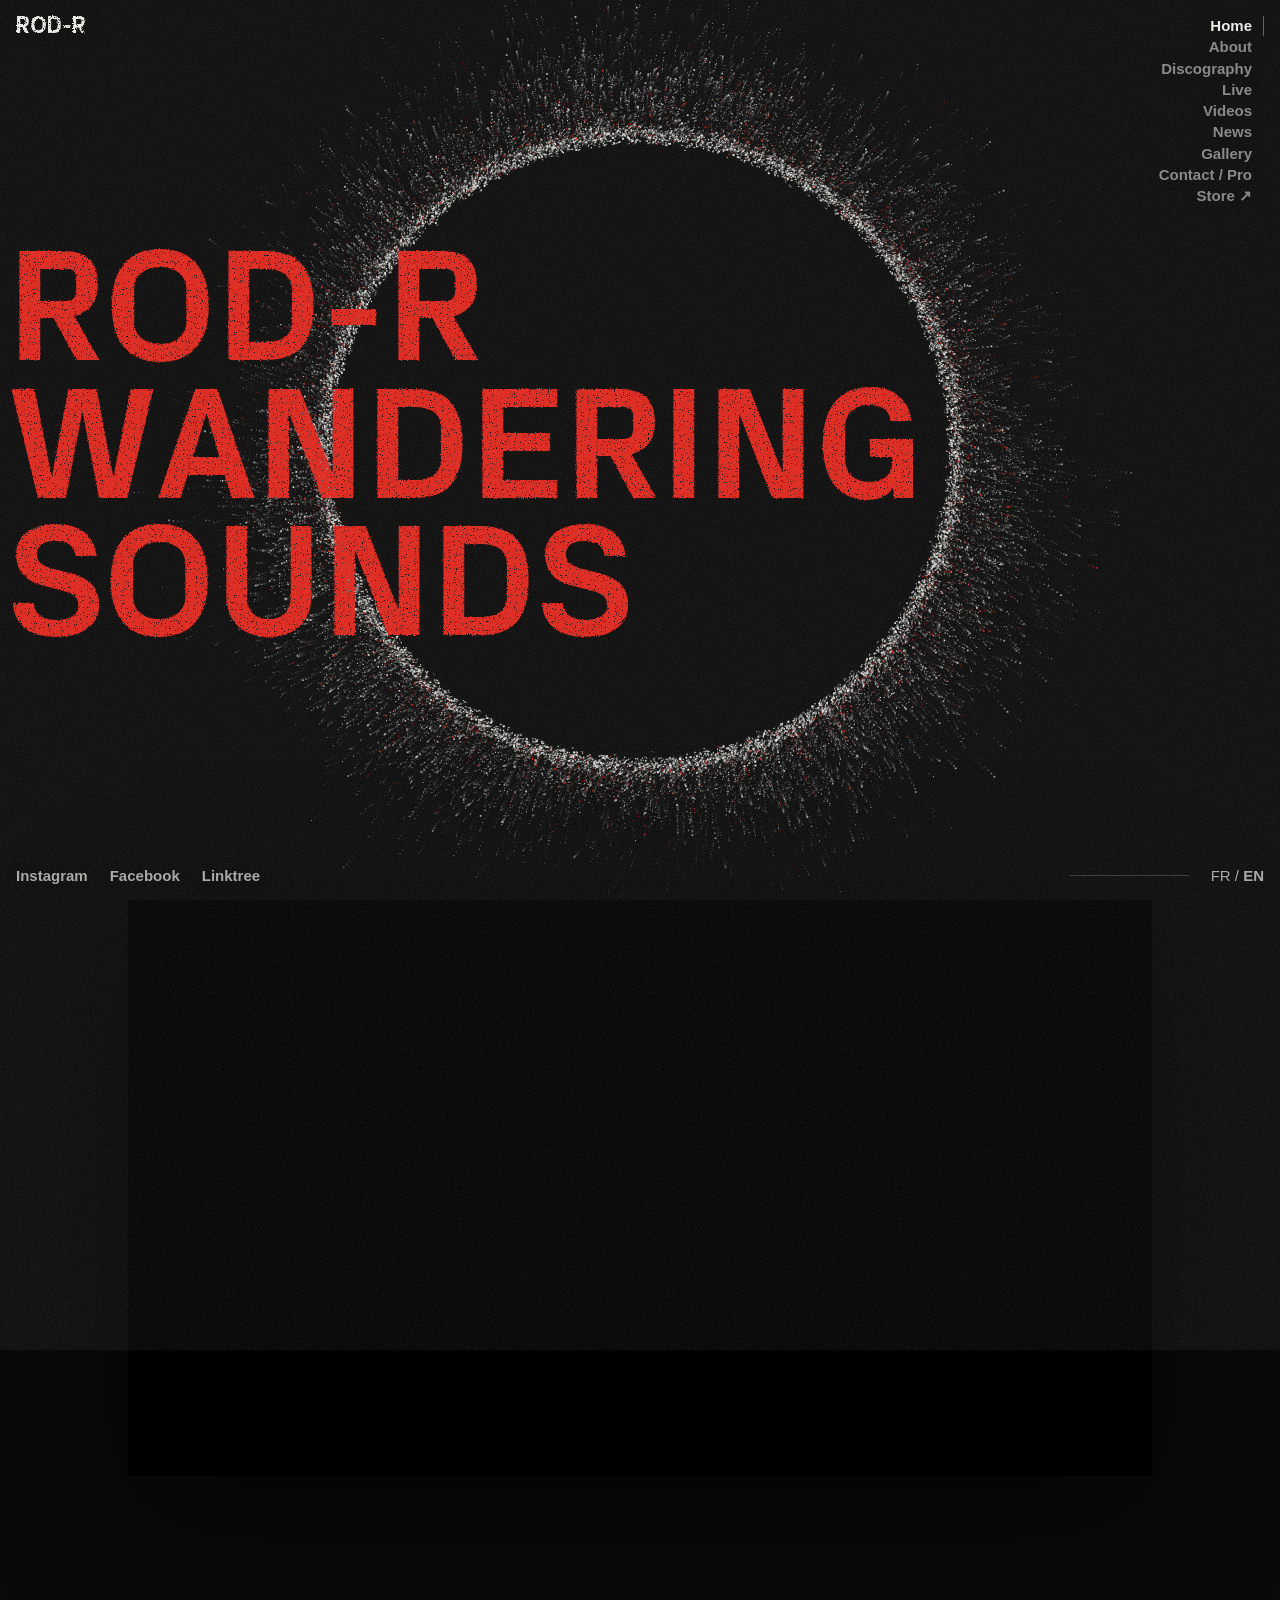
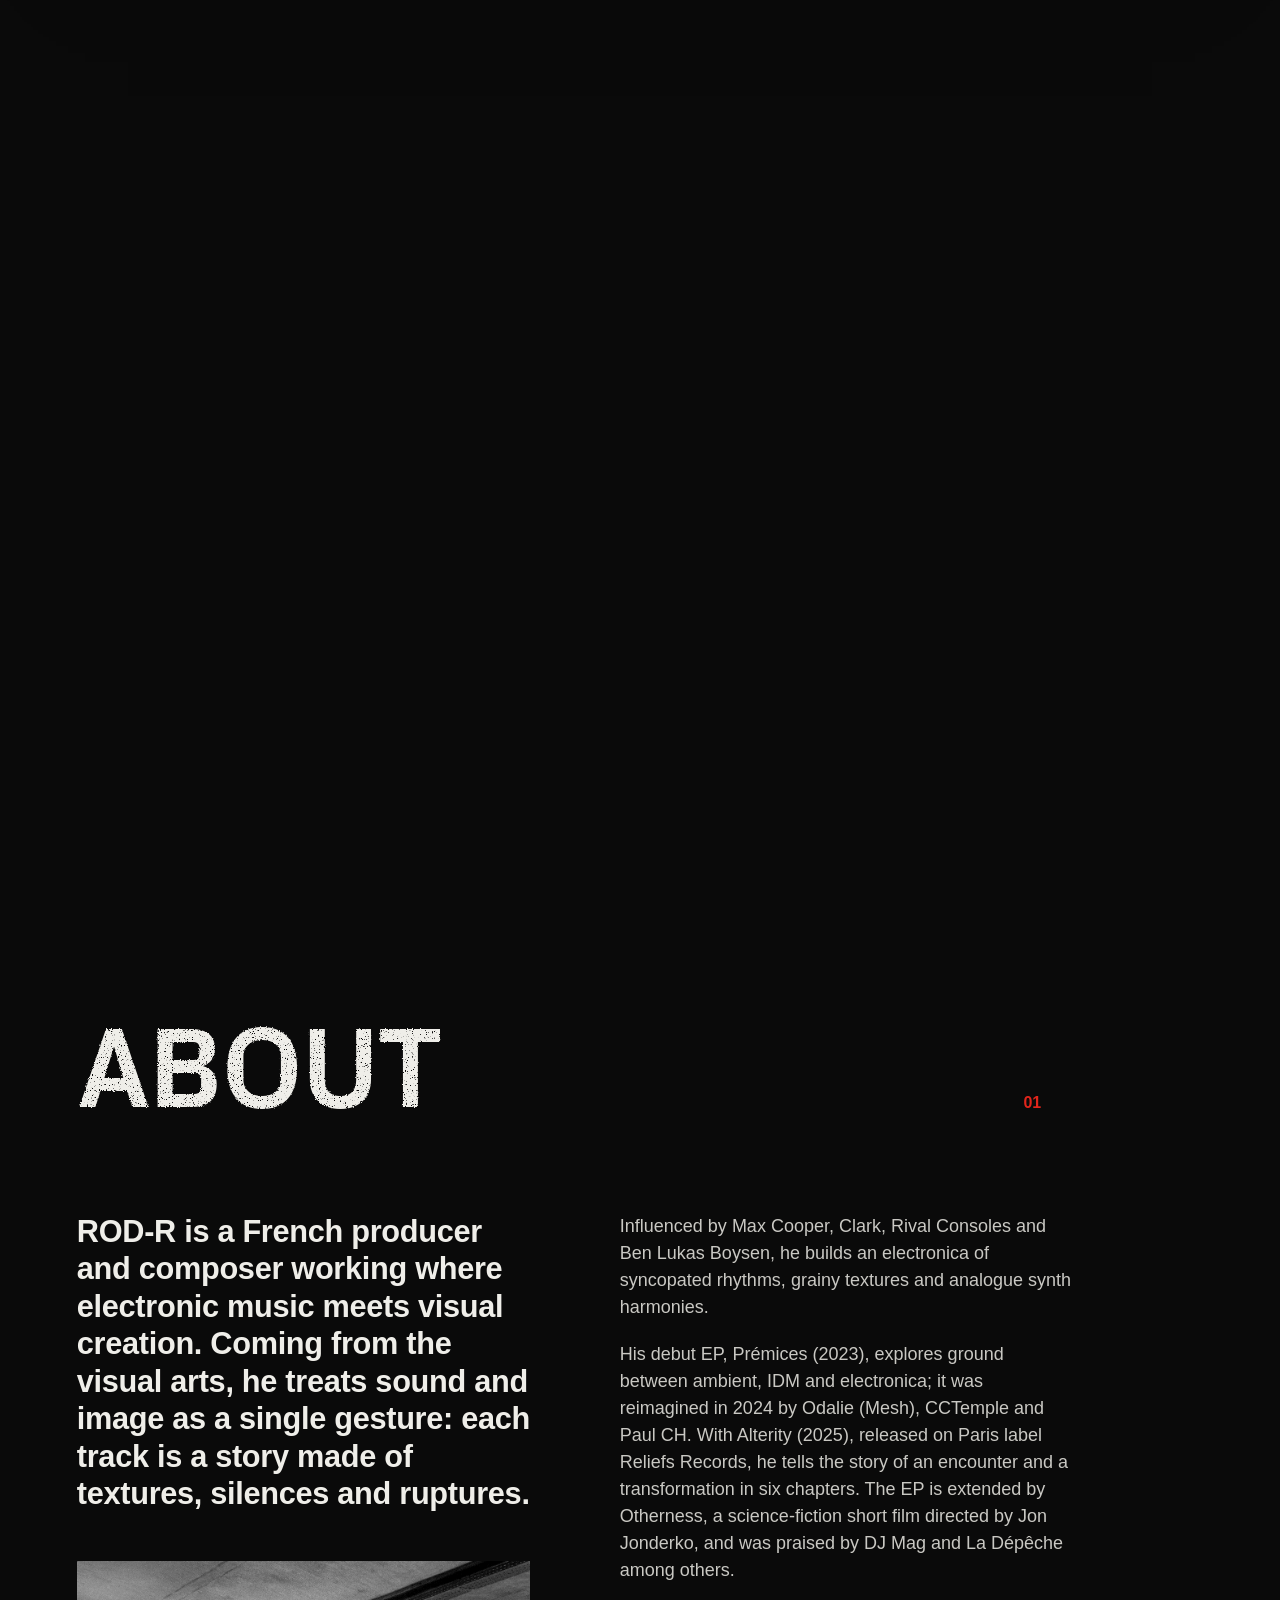
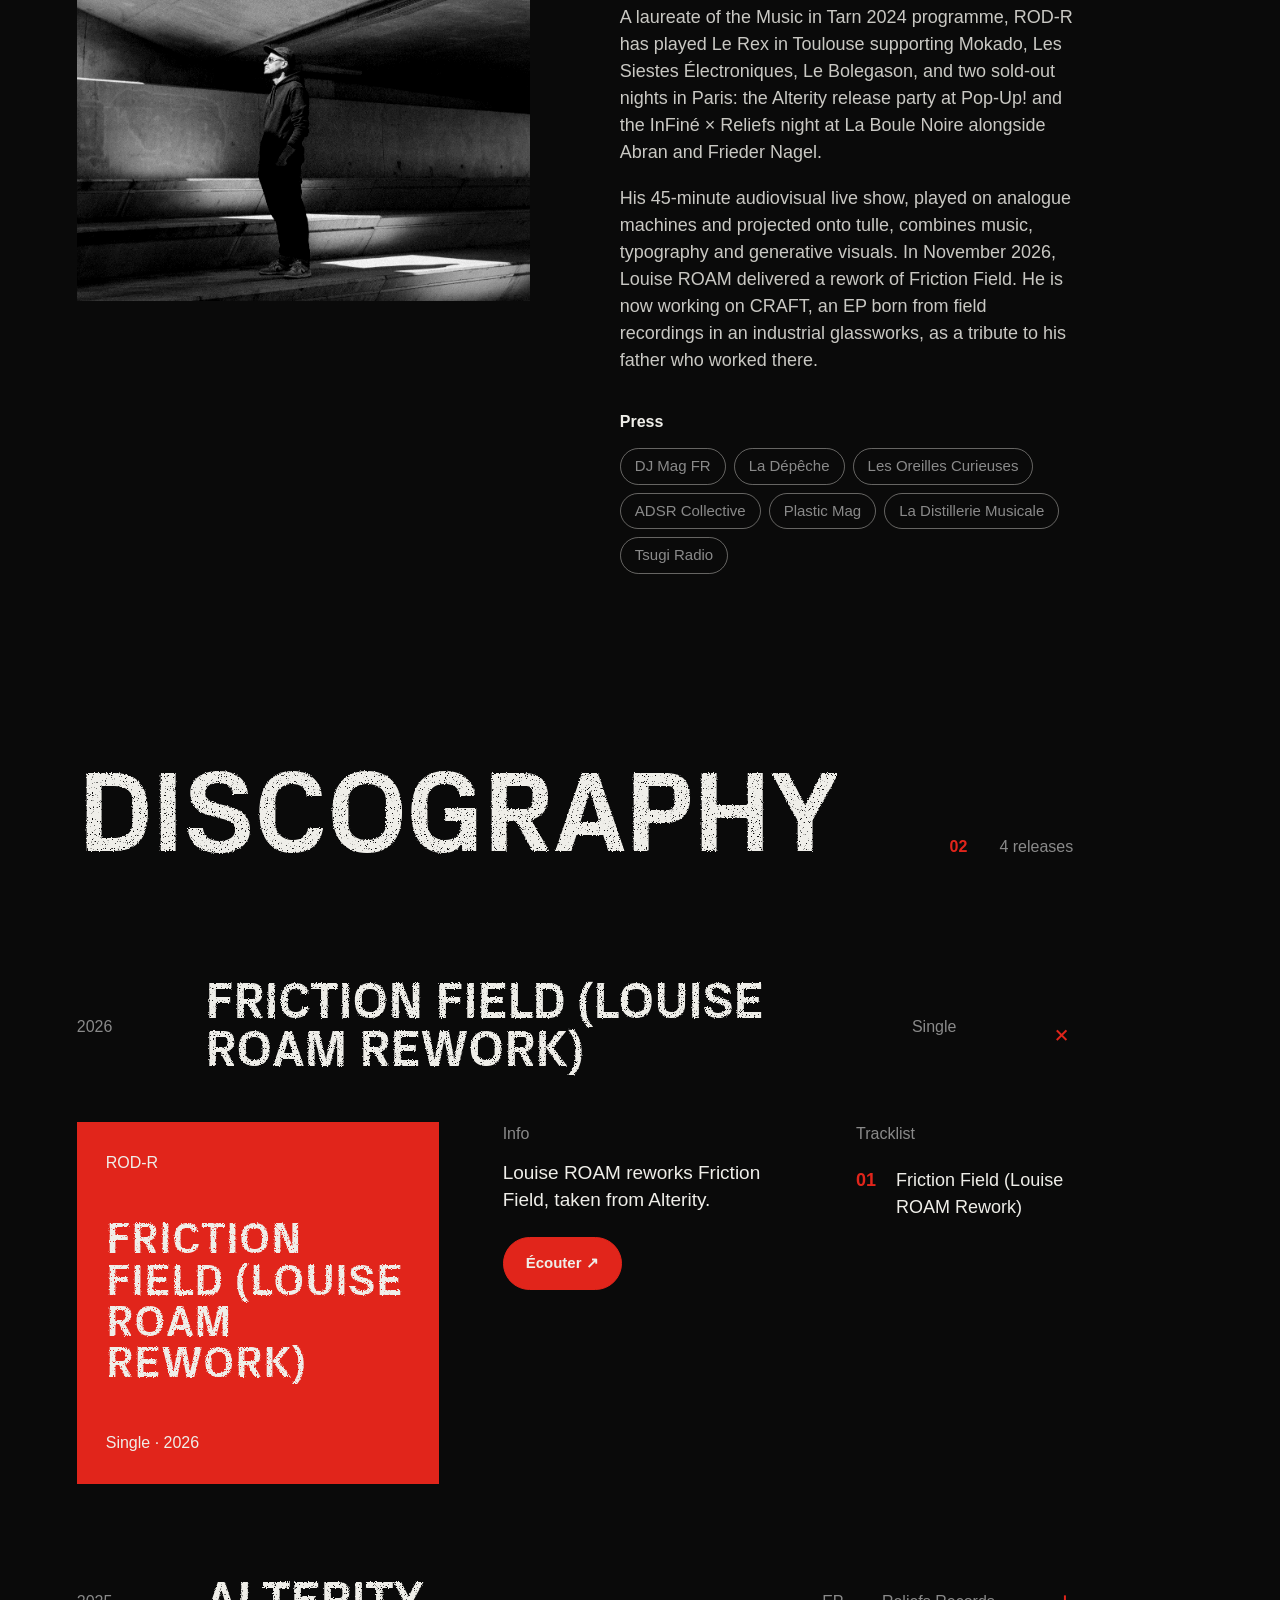
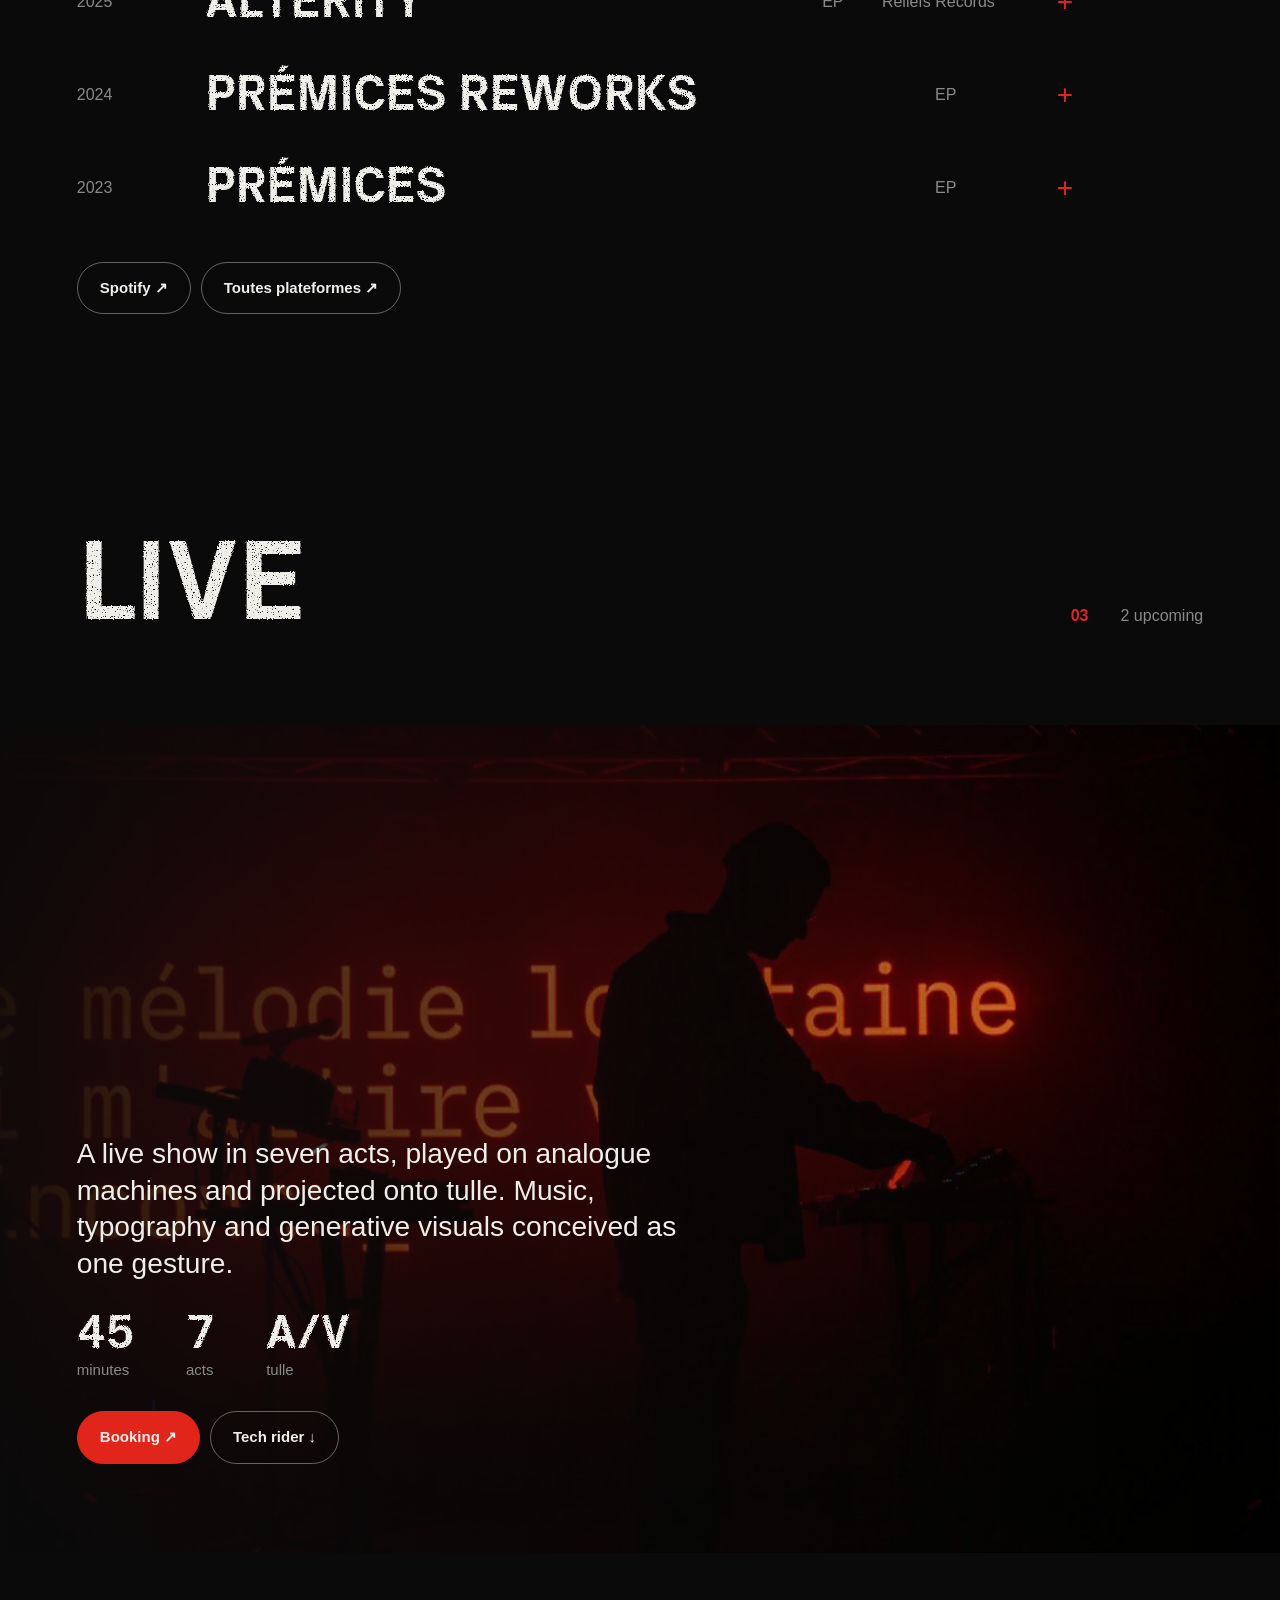
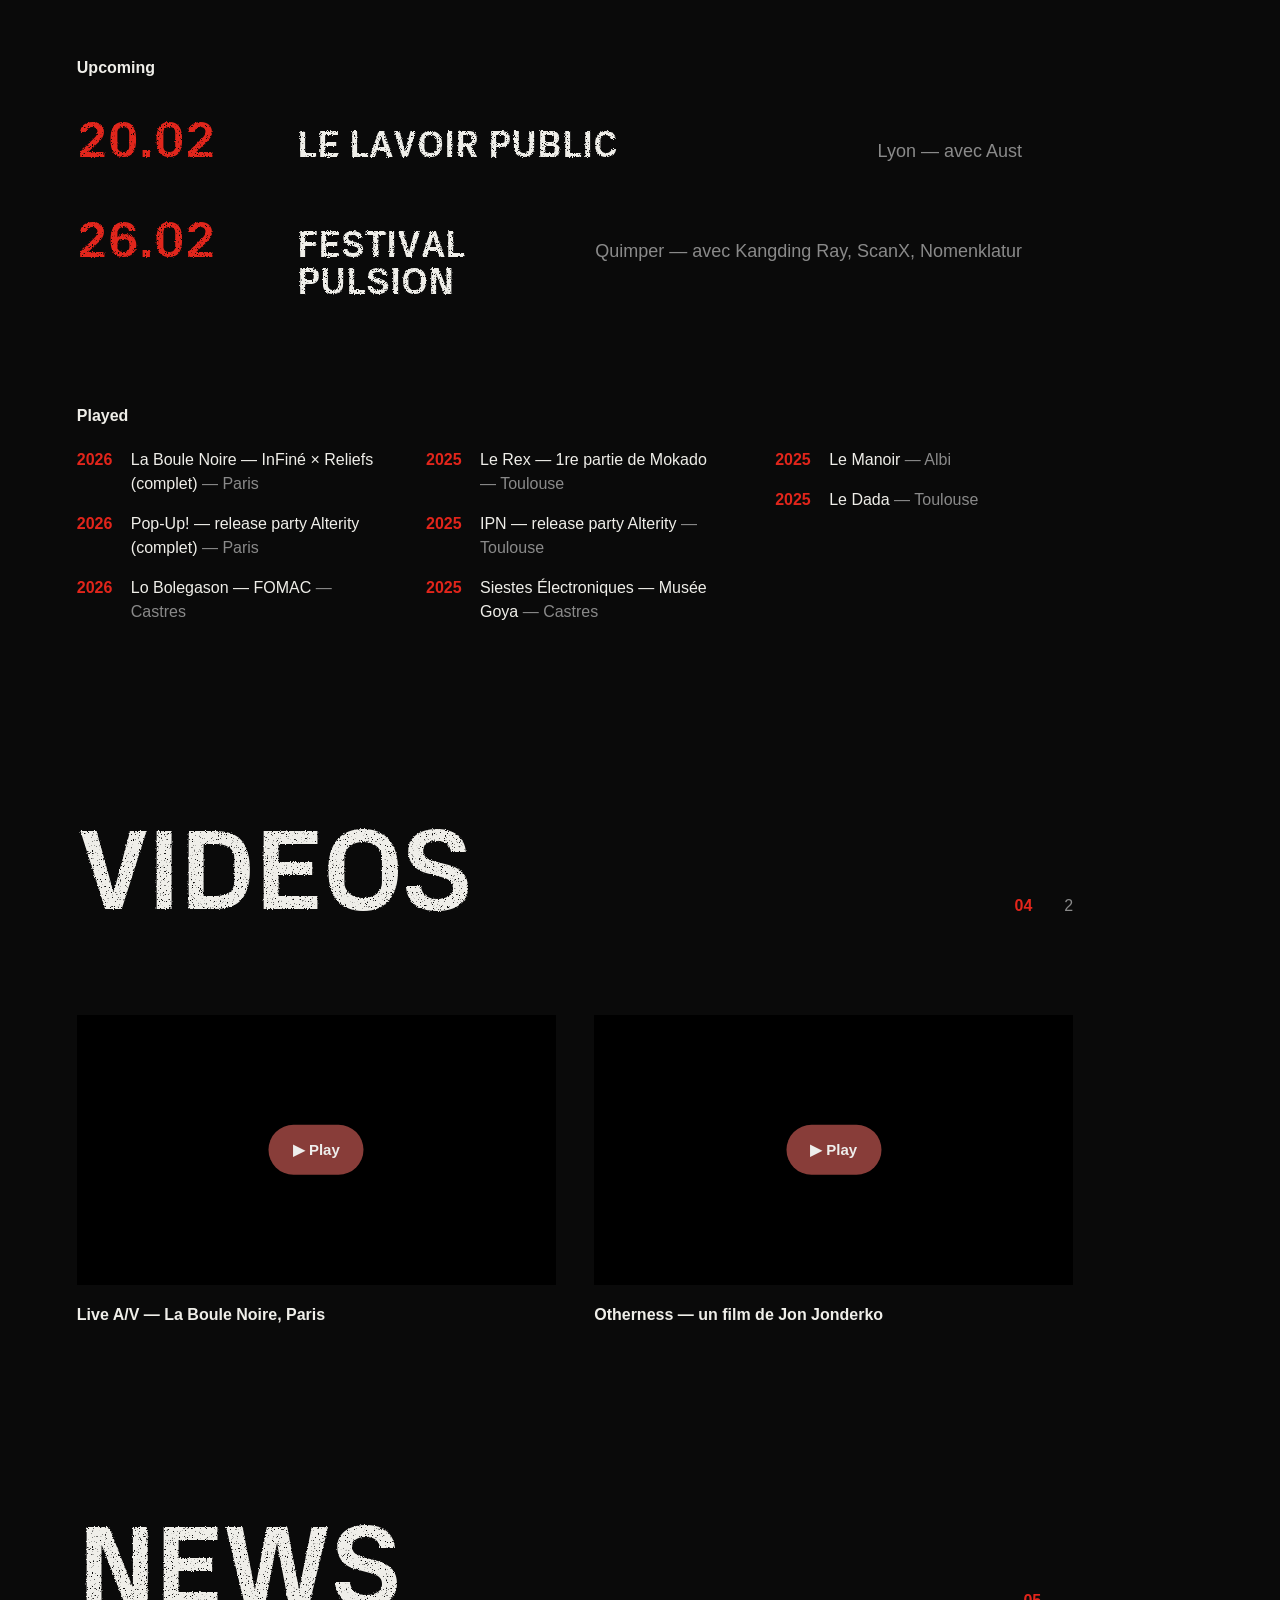
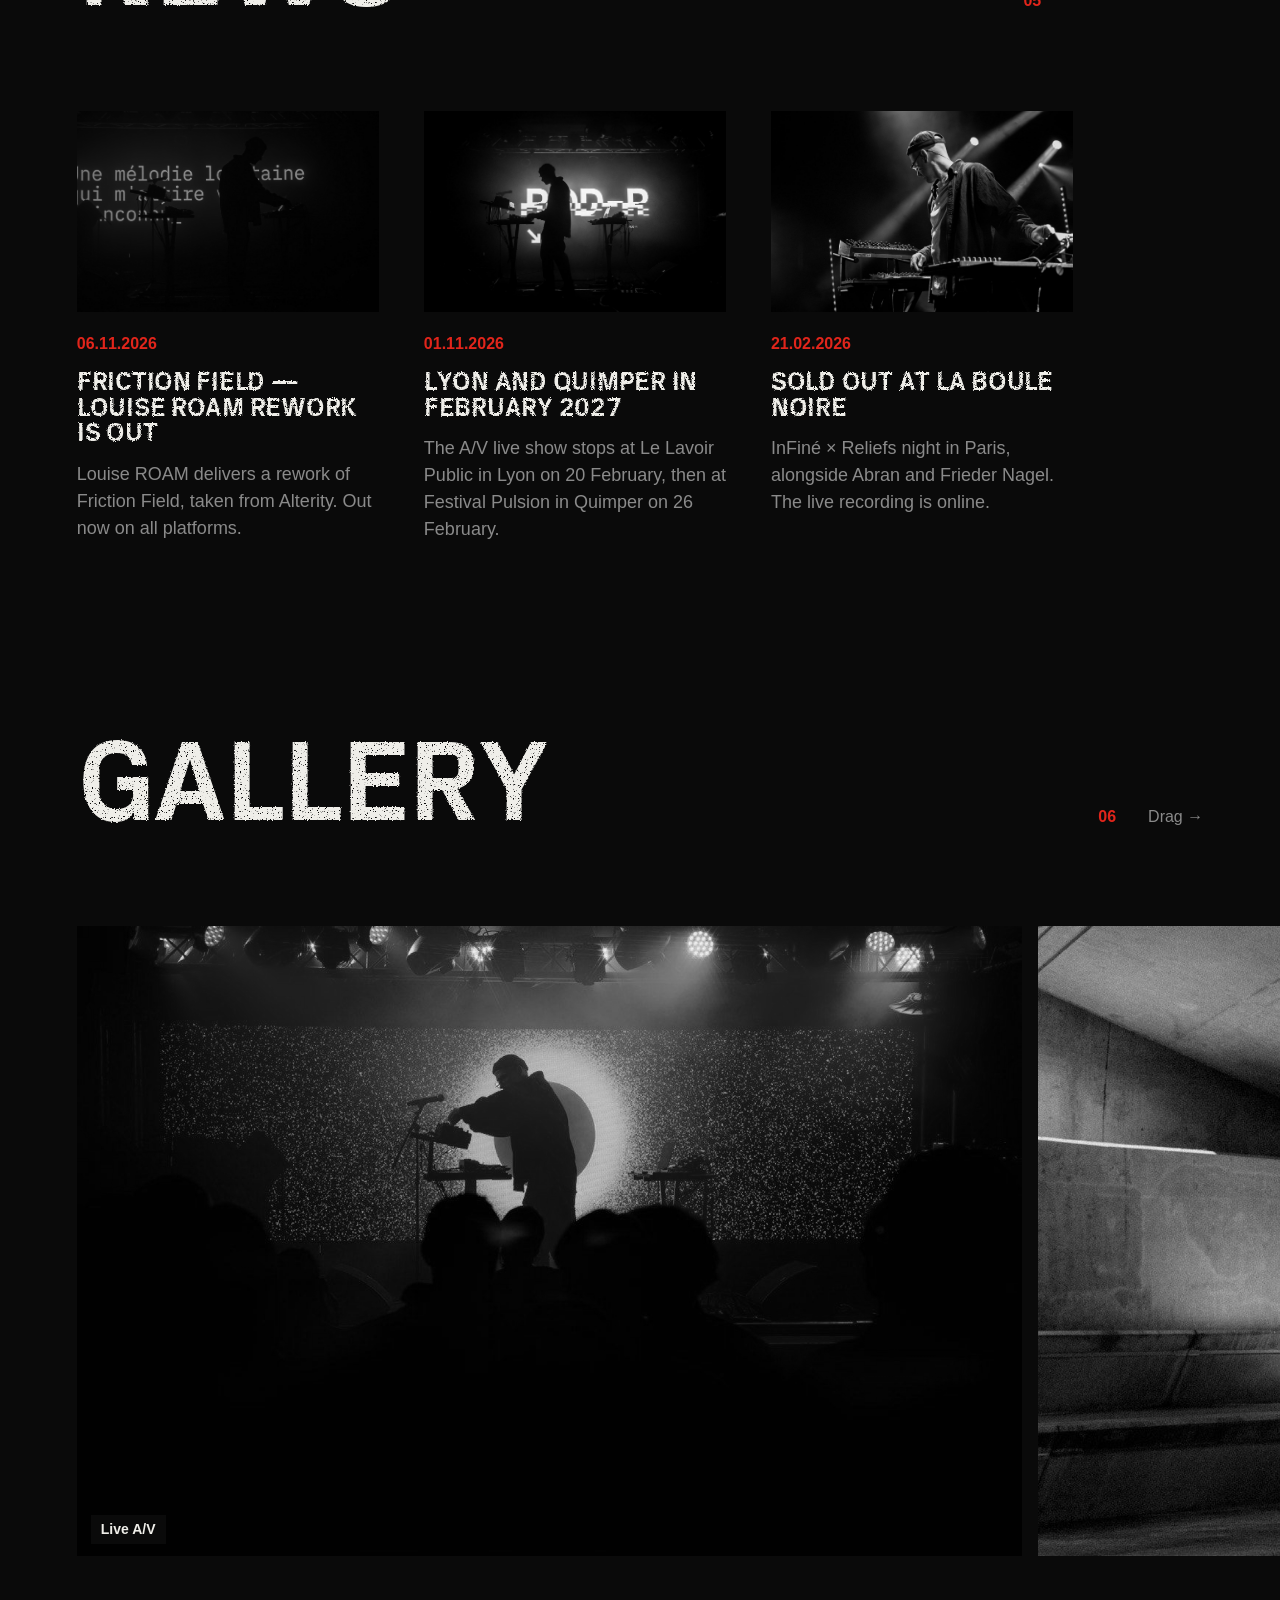
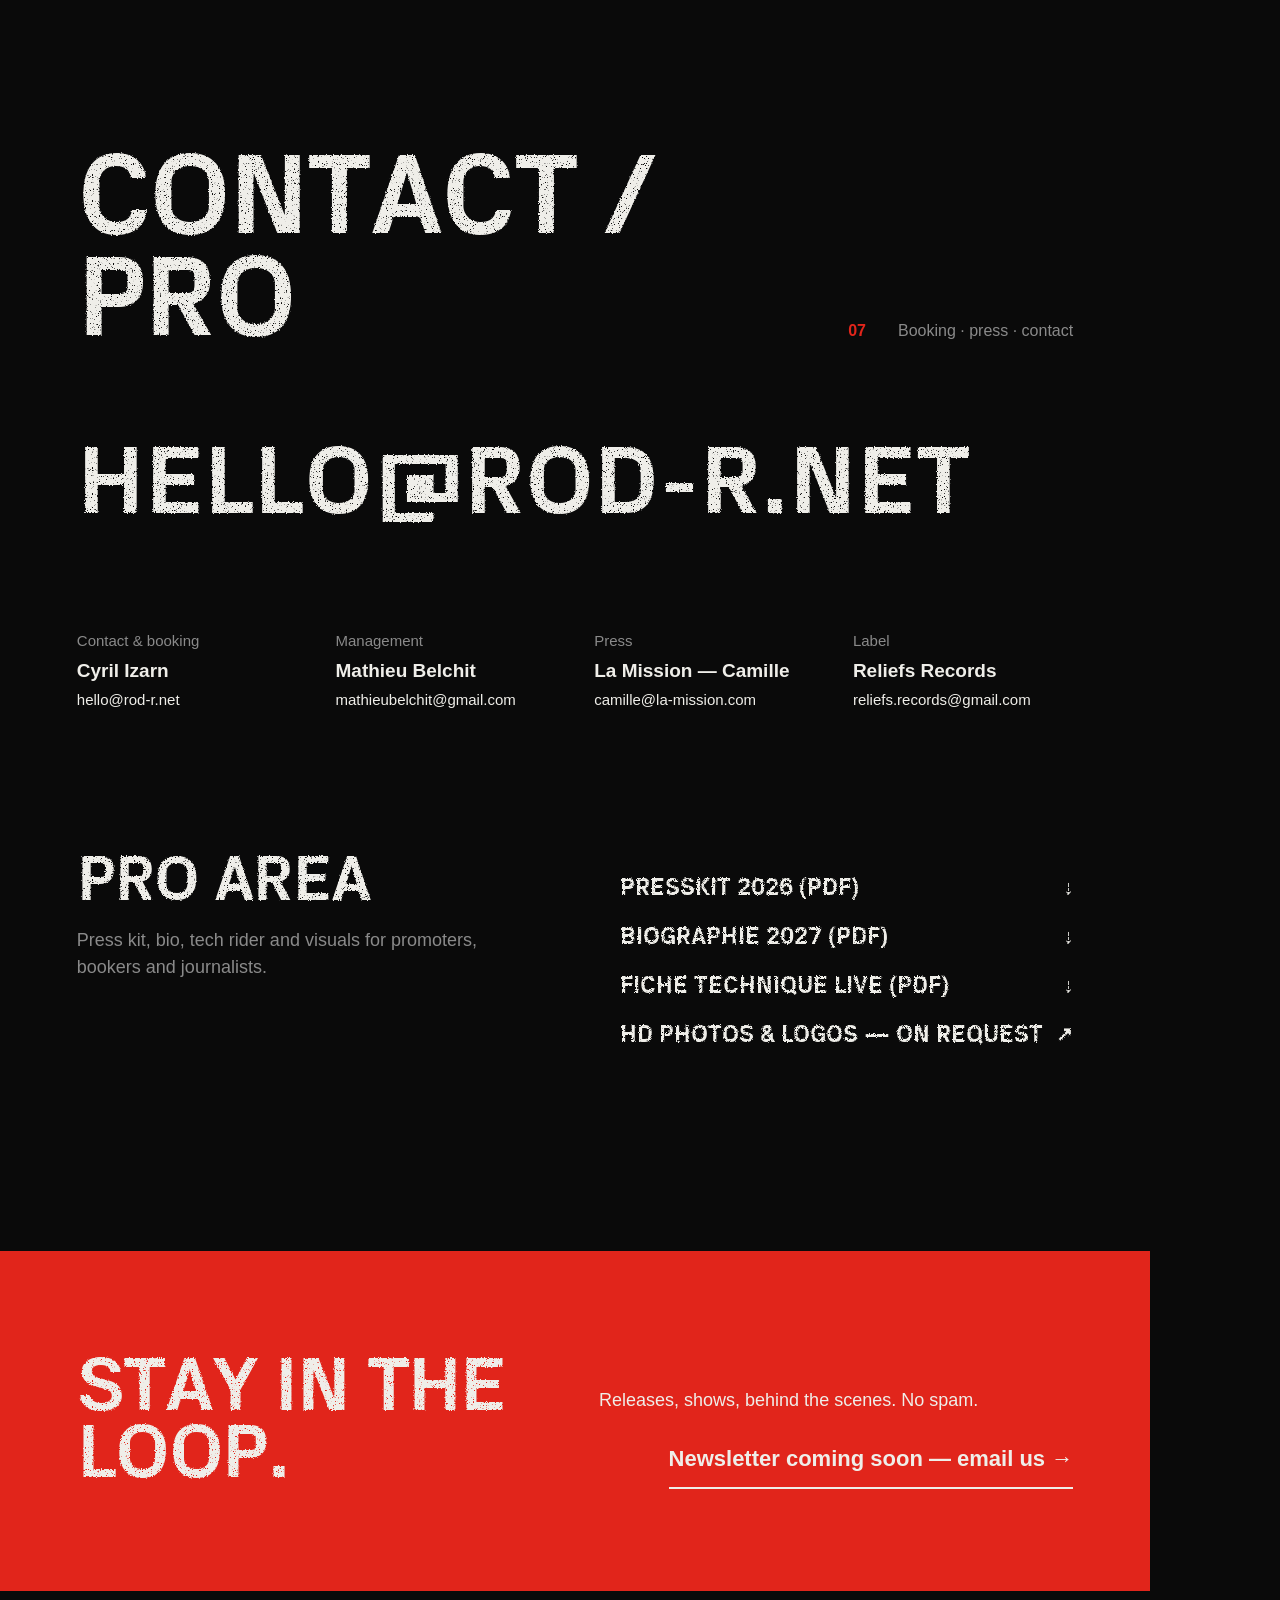
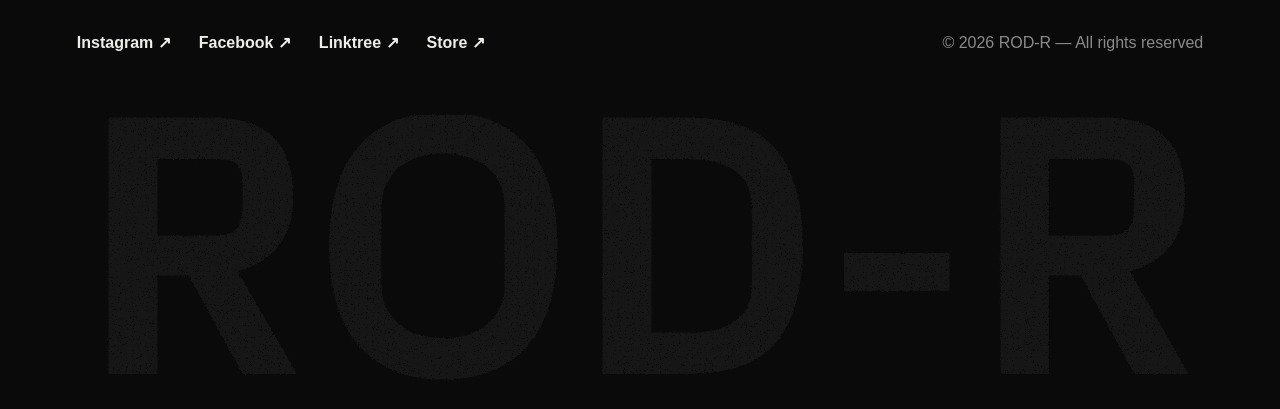
==== index.html @ 49fe6221 "Annulation de l'effet grain au survol sur le titre Co-Authored-By: Claude Opus 5.5 <noreply@anthropi" ====
<!doctype html>
<html lang="fr">
<head>
<meta charset="utf-8">
<meta name="viewport" content="width=device-width, initial-scale=1">
<title>ROD-R — Electronica · Live A/V</title>
<meta name="description" content="ROD-R — producteur et compositeur electronica. Live audiovisuel, discographie, dates, presskit.">
<meta property="og:title" content="ROD-R — Electronica · Live A/V">
<meta property="og:description" content="Electronica granuleuse et immersive. Live audiovisuel.">
<meta property="og:image" content="https://rod-r.net/images/live-red.jpg">
<meta name="robots" content="noindex, nofollow">
<meta name="theme-color" content="#0a0a0a">
<link rel="icon" href="/assets/favicon.svg" type="image/svg+xml">
<link rel="preload" href="/assets/fonts/PxGrotesk-Bold.woff" as="font" type="font/woff" crossorigin>
<link rel="stylesheet" href="/assets/style.css?v=1794701319">
</head>
<body>
<noscript><p style="padding:120px 24px">ROD-R — hello@rod-r.net</p></noscript>
<script src="/assets/app.js?v=1794701319" defer></script>
</body>
</html>
---- assets/style.css ----
@font-face { font-family: "Px Grotesk"; src: url("/assets/fonts/PxGrotesk-Bold.woff") format("woff"); font-weight: 700; font-style: normal; font-display: swap; }
:root {
  --black: #0a0a0a;
  --ink: #151515;
  --white: #efeee9;
  --grey: #8a8a8a;
  --edge: rgba(239, 238, 233, .4);
  --red: #e1251b;
  --pad: clamp(20px, 6vw, 110px);      /* marges latérales */
  --space: clamp(110px, 15vw, 220px);  /* respiration entre sections */
  --sans: "Helvetica Neue", Helvetica, Arial, sans-serif;
  --cond: "Px Grotesk", "Helvetica Neue", Helvetica, Arial, sans-serif;
}
* { box-sizing: border-box; margin: 0; padding: 0; }
html { scroll-behavior: smooth; scroll-padding-top: 76px; overflow-x: clip; }
body { background: var(--black); color: var(--white); font-family: var(--sans); font-weight: 400; font-size: 18px; line-height: 1.5; -webkit-font-smoothing: antialiased; overflow-x: clip; }
::selection { background: var(--red); color: var(--white); }
a { color: inherit; text-decoration: none; }
img { display: block; max-width: 100%; }
button { font: inherit; color: inherit; background: none; border: 0; cursor: pointer; }

/* grain */
body::after { content: ""; position: fixed; inset: -50%; pointer-events: none; z-index: 300; opacity: .13;
  background-image: url("data:image/svg+xml,%3Csvg xmlns='http://www.w3.org/2000/svg' width='220' height='220'%3E%3Cfilter id='n'%3E%3CfeTurbulence type='fractalNoise' baseFrequency='.85' numOctaves='3' stitchTiles='stitch'/%3E%3C/filter%3E%3Crect width='100%25' height='100%25' filter='url(%23n)'/%3E%3C/svg%3E");
  animation: grain 1s steps(5) infinite; }
@keyframes grain { 0%{transform:translate(0,0)} 20%{transform:translate(-4%,3%)} 40%{transform:translate(3%,-2%)} 60%{transform:translate(-2%,-4%)} 80%{transform:translate(4%,2%)} 100%{transform:translate(0,0)} }

/* type — Helvetica Roman pour les infos, Bold pour les accents */
.mono { font-family: var(--sans); font-size: 16px; font-weight: 400; letter-spacing: 0; }
.grey { color: var(--grey); }
.red { color: var(--red); }
.cond { font-family: var(--cond); font-weight: 700; text-transform: uppercase; letter-spacing: -0.02em; line-height: .88; }

/* NAV — cadre fixe aux quatre coins (inspiré d'inherited.band) */
.nav { position: fixed; inset: 0; z-index: 100; pointer-events: none; color: var(--white); text-shadow: 0 0 14px rgba(10,10,10,.6); }
.corner { position: absolute; pointer-events: auto; font-size: 15px; font-weight: 700; line-height: 1.35; }
.tl { top: 14px; left: 16px; }
.tc { top: 16px; left: 50%; transform: translateX(-50%); }
.tr { top: 16px; right: 16px; text-align: right; }
.bl { bottom: 14px; left: 16px; display: flex; gap: 22px; }
.br { bottom: 14px; right: 16px; display: flex; gap: 22px; align-items: baseline; }
.nav .logo { font-family: var(--cond); font-size: 24px; letter-spacing: -0.02em; line-height: 1; }
.nav .logo i { font-style: normal; }
.nav ul { list-style: none; display: flex; flex-direction: column; align-items: flex-end; gap: 1px; }
.nav ul a { display: inline-flex; gap: 8px; opacity: .55; transition: opacity .2s, transform .25s; }
.nav ul a b { font-weight: 400; opacity: 0; transition: opacity .2s; }
.nav ul a:hover, .nav ul a.on { opacity: 1; }
.nav ul a.on b, .nav ul a:hover b { opacity: 1; }
.nav ul a:hover { transform: translateX(-4px); }
.nav a:hover { opacity: 1; }
.socials a { opacity: .7; transition: opacity .2s; } .socials a:hover { opacity: 1; }
.where { font-weight: 400; opacity: .7; } .where b { font-weight: 700; opacity: 1; }
.nav .lang { font-size: 15px; font-weight: 400; opacity: .7; } .nav .lang b { font-weight: 700; }
.nav .burger { display: none; font-size: 15px; font-weight: 700; }
/* le contenu laisse de la place au cadre */
body .sec { padding-right: calc(var(--pad) + 130px); }
body #live, body #gallery { padding-right: 0; }
@media (max-width: 1000px) {
  .nav { mix-blend-mode: normal; }
  .tc, .where { display: none; }
  .nav .burger { display: block; }
  .nav ul { position: fixed; inset: 0; top: 0; right: 0; padding: 90px var(--pad) 32px; background: var(--black); align-items: flex-start; gap: 4px; transform: translateX(100%); visibility: hidden; transition: transform .4s cubic-bezier(.7,0,.2,1), visibility 0s .4s; }
  .nav ul.open { transform: none; visibility: visible; transition: transform .4s cubic-bezier(.7,0,.2,1); }
  .nav ul a { font-family: var(--cond); font-size: 40px; text-transform: uppercase; opacity: 1; line-height: 1.1; }
  .nav ul a b { display: none; }
  .burger { z-index: 2; }
  body .sec { padding-right: var(--pad); } body #live, body #gallery { padding-right: 0; }
  .bl, .br { bottom: 12px; }
}

/* HERO */
.hero { position: sticky; top: 0; height: 100svh; min-height: 600px; overflow: hidden; z-index: 0; }
.hero-bg { position: absolute; inset: 0; background-size: cover; background-position: center 40%; filter: grayscale(1) contrast(1.2) brightness(.32); }
@keyframes slowzoom { to { transform: scale(1); } }
.hero-tint { position: absolute; inset: 0; background: radial-gradient(ellipse at 50% 40%, rgba(225,37,27,.18), transparent 60%); }
.hero canvas { position: absolute; inset: 0; width: 100%; height: 100%; cursor: crosshair; touch-action: pan-y; }
.hero-top, .hero-clip { pointer-events: none; }
.hero-top { position: relative; z-index: 2; display: flex; justify-content: space-between; gap: 24px; padding-top: 112px; font-size: 16px; }
.hero-top .mono:first-child { font-weight: 700; }
.hero-title { position: absolute; left: 50%; top: 50%; transform: translate(-50%, -50%); z-index: 2; font-size: 60px; line-height: 1; white-space: nowrap; user-select: none; pointer-events: none; overflow: hidden; padding: .05em 0; }
.hero-title span { display: inline-block; transform: translateY(105%); animation: rise 1.1s cubic-bezier(.2,.8,.2,1) forwards; }
.hero-title span:nth-child(2){animation-delay:.06s}.hero-title span:nth-child(3){animation-delay:.12s}.hero-title span:nth-child(4){animation-delay:.18s}.hero-title span:nth-child(5){animation-delay:.24s}
@keyframes rise { to { transform: none; } }
.hero-sub { position: absolute; left: 50%; top: calc(50% + 2.2em); transform: translateX(-50%); z-index: 2; font-size: 15px; font-weight: 700; color: var(--grey); white-space: nowrap; pointer-events: none; }
.ticker { position: relative; z-index: 2; background: var(--red); overflow: hidden; white-space: nowrap; }
.ticker div { display: inline-flex; animation: tick 40s linear infinite; }
.ticker a, .ticker span { font-size: 16px; font-weight: 700; padding: 16px 0; }
.ticker em { font-style: normal; padding: 16px 28px; font-size: 16px; opacity: .6; }
.ticker:hover div { animation-play-state: paused; }
@keyframes tick { to { transform: translateX(-50%); } }

/* SECTION FRAME — titre ferré à gauche, info ferrée à droite */
.sec { position: relative; padding: var(--space) var(--pad) 0; }
.sec:last-of-type { padding-bottom: 0; }
.sec-head { display: flex; justify-content: space-between; align-items: flex-end; gap: 32px; margin-bottom: clamp(56px, 7vw, 110px); }
.sec-head .num { order: 2; font-size: 16px; font-weight: 700; color: var(--red); white-space: nowrap; padding-bottom: .5em; }
.sec-head h2 { order: 1; font-size: clamp(54px, 9vw, 150px); overflow: hidden; margin-right: auto; }
.sec-head h2 span { display: inline-block; transform: translateY(100%); transition: transform 1s cubic-bezier(.2,.8,.2,1); }
.sec-head.in h2 span { transform: none; }
.sec-head .aside { order: 3; font-size: 16px; color: var(--grey); padding-bottom: .5em; white-space: nowrap; }
@media (max-width: 700px) { .sec-head .aside { display: none; } }
.body { padding: clamp(32px, 5vw, 72px) 0; }

/* buttons */
.btn { display: inline-flex; align-items: center; gap: 10px; font-size: 15px; font-weight: 700; padding: 14px 22px; border: 1px solid var(--edge); border-radius: 999px; transition: background .2s, color .2s, border-color .2s; }
.btn:hover { background: var(--white); color: var(--black); border-color: var(--white); }
.btn.fill { background: var(--red); border-color: var(--red); }
.btn.fill:hover { background: var(--white); border-color: var(--white); color: var(--black); }
.row-btns { display: flex; flex-wrap: wrap; gap: 10px; }

/* MUSIC */
.rels { display: flex; flex-direction: column; }
.rel-row { width: 100%; display: grid; grid-template-columns: 90px minmax(0,1fr) auto auto 40px; gap: clamp(16px, 3vw, 48px); align-items: center; text-align: left; padding: 22px 0; transition: color .25s; }
.rel-row .t { font-family: var(--cond); font-weight: 700; text-transform: uppercase; font-size: clamp(28px, 4vw, 64px); line-height: .95; letter-spacing: -0.02em; transition: transform .35s cubic-bezier(.2,.8,.2,1); }
.rel-row .yr, .rel-row .ty, .rel-row .lb { font-size: 16px; }
.rel-row .pl { font-size: 28px; font-weight: 400; color: var(--red); text-align: right; transition: transform .3s; }
.rel-row:hover { color: var(--red); }
.rel-row:hover .t { transform: translateX(12px); }
.rel.open .rel-row .pl { transform: rotate(45deg); }
.rel-body { display: grid; grid-template-rows: 0fr; transition: grid-template-rows .55s cubic-bezier(.7,0,.2,1); }
.rel.open .rel-body { grid-template-rows: 1fr; }
.rel-body > div { overflow: hidden; }
.rel-in { display: grid; grid-template-columns: minmax(0, 5fr) minmax(0, 4fr) minmax(0, 3fr); gap: clamp(28px, 5vw, 90px); padding: 24px 0 72px; }
.rel-in .mono.grey { margin-bottom: 14px !important; }
.cover { aspect-ratio: 1; width: 100%; background: var(--ink); overflow: hidden; }
.cover img { width: 100%; height: 100%; object-fit: cover; }
.cover.ph { background: var(--red); display: flex; flex-direction: column; justify-content: space-between; padding: 8%; }
.cover.ph strong { font-family: var(--cond); font-weight: 700; text-transform: uppercase; font-size: clamp(28px, 3.4vw, 54px); line-height: .95; }
.tracks { list-style: none; counter-reset: t; }
.tracks li { counter-increment: t; display: flex; gap: 16px; padding: 7px 0; }
.tracks li::before { content: counter(t, decimal-leading-zero); color: var(--red); font-weight: 700; min-width: 24px; }
.preview { position: fixed; z-index: 90; width: 320px; aspect-ratio: 1; pointer-events: none; opacity: 0; transform: translate(-50%, -50%) scale(.85) rotate(-3deg); transition: opacity .25s, transform .35s cubic-bezier(.2,.8,.2,1); left: 0; top: 0; }
.preview.on { opacity: 1; transform: translate(-50%, -50%) scale(1) rotate(0deg); }
.preview .cover { box-shadow: 0 30px 80px rgba(0,0,0,.6); }
@media (max-width: 900px) {
  .rel-row { grid-template-columns: minmax(0,1fr) auto; } .rel-row .yr, .rel-row .lb, .rel-row .ty { display: none; }
  .rel-in { grid-template-columns: 1fr; }
  .preview { display: none; }
}

/* DATES — date à gauche, lieu, ville ferrée à droite */
.date { display: grid; grid-template-columns: auto minmax(0,1fr) auto auto; gap: clamp(20px, 4vw, 72px); align-items: baseline; padding: 26px 0; transition: color .25s; }
.date > .mono.grey { display: none; }
.date .d { font-family: var(--cond); font-weight: 700; font-size: clamp(34px, 4vw, 60px); line-height: .95; color: var(--red); min-width: 3.3em; }
.date .v { font-family: var(--cond); font-weight: 700; text-transform: uppercase; font-size: clamp(26px, 3vw, 46px); line-height: .95; }
.date > .grey { text-align: right; }
.date:hover .v { color: var(--red); }
@media (max-width: 900px) { .date { grid-template-columns: 1fr; gap: 6px; } .date > .grey { text-align: left; } }
.past { columns: 3; column-gap: clamp(28px, 4vw, 64px); margin-top: 8px; }
.past li { list-style: none; break-inside: avoid; display: grid; grid-template-columns: 54px 1fr; padding: 8px 0; font-size: 16px; color: var(--grey); }
.past li b { font-weight: 700; color: var(--red); }
@media (max-width: 900px) { .past { columns: 1; } }
.live-dates { padding: clamp(64px, 8vw, 110px) calc(var(--pad) + 130px) 0 var(--pad); }
.live-dates > p.mono { font-weight: 700; margin: clamp(48px, 6vw, 90px) 0 12px; }
.live-dates > p.mono:first-child { margin-top: 0; }
@media (max-width: 1000px) { .live-dates { padding-right: var(--pad); } }
.pro { display: grid; grid-template-columns: 1fr 1fr; gap: clamp(40px, 7vw, 140px); margin-bottom: var(--space); }
.pro h3 { font-size: clamp(40px, 5vw, 80px); margin-bottom: 18px; }
.pro p { max-width: 40ch; }
@media (max-width: 900px) { .pro { grid-template-columns: 1fr; } }

/* LIVE A/V */
#live { padding-left: 0; padding-right: 0; }
#live .sec-head { padding: 0 var(--pad); }
.live-band { position: relative; min-height: 92svh; display: grid; align-items: end; overflow: hidden; }
.live-band .bg { position: absolute; inset: -10% 0; background-size: cover; background-position: center; will-change: transform; }
.live-band::before { content: ""; position: absolute; inset: 0; background: linear-gradient(90deg, rgba(10,10,10,.92) 0%, rgba(10,10,10,.45) 55%, rgba(10,10,10,0) 100%); z-index: 1; }
.live-band .txt { position: relative; z-index: 2; max-width: 760px; padding: clamp(48px, 7vw, 120px) var(--pad); display: flex; flex-direction: column; gap: 28px; align-items: flex-start; }
.live-band .txt p.big { font-size: clamp(22px, 2.2vw, 30px); line-height: 1.3; }
.facts { display: flex; gap: clamp(28px, 4vw, 56px); }
.facts strong { display: block; font-family: var(--cond); font-weight: 700; font-size: 48px; line-height: .95; }
.facts .mono { font-size: 15px; }

/* VIDEOS */
.vids { display: grid; grid-template-columns: 1fr 1fr; gap: clamp(24px, 3vw, 48px); }
.vids .cap { padding: 16px 0 0; }
.vids .cap .mono { font-weight: 700; }
@media (max-width: 900px) { .vids { grid-template-columns: 1fr; } }
.video { position: relative; aspect-ratio: 16/9; background: #000 center/cover no-repeat; cursor: pointer; overflow: hidden; filter: grayscale(.6); transition: filter .4s; }
.video:hover { filter: none; }
.video .play { position: absolute; left: 50%; top: 50%; transform: translate(-50%,-50%); font-size: 15px; font-weight: 700; background: var(--red); padding: 14px 24px; border-radius: 999px; transition: transform .25s; }
.video:hover .play { transform: translate(-50%,-50%) scale(1.06); }
.video iframe { position: absolute; inset: 0; width: 100%; height: 100%; border: 0; }

/* BIO */
.bio { display: grid; grid-template-columns: 1fr 1fr; gap: clamp(40px, 7vw, 140px); }
.bio .lead { font-size: clamp(24px, 2.4vw, 36px); line-height: 1.22; letter-spacing: -0.01em; font-weight: 700; }
.bio .prose p { margin-bottom: 1.1em; color: #c9c8c3; max-width: 60ch; }
.bio .portrait { margin-top: 48px; aspect-ratio: 4/3; overflow: hidden; }
.bio .portrait img { width: 100%; height: 100%; object-fit: cover; filter: grayscale(1) contrast(1.1); }
.bio p.mono.grey { font-weight: 700; color: var(--white); }
.dl { margin-top: 10px; }
.dl a { display: flex; justify-content: space-between; align-items: center; padding: 12px 0; font-family: var(--cond); font-weight: 700; text-transform: uppercase; font-size: 24px; line-height: 1.05; transition: color .2s, padding .25s; }
.dl a:hover { color: var(--red); padding-left: 10px; }
.dl a span { font-family: var(--sans); font-size: 20px; }
.tags { display: flex; flex-wrap: wrap; gap: 8px; margin-top: 14px; }
.tags span { font-size: 15px; border: 1px solid var(--edge); border-radius: 999px; padding: 6px 14px; color: var(--grey); }
@media (max-width: 900px) { .bio { grid-template-columns: 1fr; } }

/* GALLERY — pleine largeur */
#gallery { padding-left: 0; padding-right: 0; }
#gallery .sec-head { padding: 0 var(--pad); }
.strip { display: flex; gap: 16px; overflow-x: auto; scroll-snap-type: x proximity; cursor: grab; scrollbar-width: none; padding: 0 var(--pad); scroll-padding: 0 var(--pad); }
.strip::-webkit-scrollbar { display: none; }
.strip.drag { cursor: grabbing; scroll-snap-type: none; }
.strip figure { flex: 0 0 auto; height: min(70svh, 640px); scroll-snap-align: start; position: relative; overflow: hidden; }
.strip img { height: 100%; width: auto; filter: grayscale(1); transition: filter .5s, transform .8s cubic-bezier(.2,.8,.2,1); user-select: none; -webkit-user-drag: none; }
.strip figure:hover img { filter: none; transform: scale(1.02); }
.strip figcaption { position: absolute; left: 14px; bottom: 12px; font-size: 14px; font-weight: 700; background: var(--black); padding: 4px 10px; }
.lightbox { position: fixed; inset: 0; background: rgba(5,5,5,.96); z-index: 400; display: none; align-items: center; justify-content: center; padding: 4vw; cursor: zoom-out; }
.lightbox.open { display: flex; }
.lightbox img { max-height: 90vh; object-fit: contain; }

/* NEWS */
.news { display: grid; grid-template-columns: repeat(3, 1fr); gap: clamp(28px, 3.5vw, 56px); }
.news > * { display: flex; flex-direction: column; gap: 14px; }
.news .img { aspect-ratio: 3/2; overflow: hidden; margin-bottom: 6px; }
.news .img img { width: 100%; height: 100%; object-fit: cover; filter: grayscale(1); transition: filter .4s, transform .8s; }
.news > *:hover .img img { filter: none; transform: scale(1.03); }
.news .mono.red { font-weight: 700; }
.news h3 { font-family: var(--cond); font-weight: 700; text-transform: uppercase; font-size: clamp(24px, 2vw, 32px); line-height: 1; letter-spacing: -0.01em; }
a.n:hover h3 { color: var(--red); }
@media (max-width: 900px) { .news { grid-template-columns: 1fr; } }

/* CONTACT */
.bigmail { display: block; font-family: var(--cond); font-weight: 700; text-transform: uppercase; font-size: clamp(34px, 7.6vw, 140px); line-height: .9; transition: color .25s; word-break: break-all; }
.bigmail:hover { color: var(--red); }
.contacts { display: grid; grid-template-columns: repeat(4, 1fr); gap: clamp(24px, 3vw, 48px); margin: clamp(64px, 8vw, 120px) 0 clamp(90px, 11vw, 160px); }
.contacts a { display: flex; flex-direction: column; gap: 4px; transition: color .2s; }
.contacts a .mono.grey { font-size: 15px; }
.contacts a .mono:last-child { font-size: 15px; }
.contacts a:hover { color: var(--red); }
.contacts strong { font-weight: 700; font-size: 19px; }
@media (max-width: 900px) { .contacts { grid-template-columns: 1fr 1fr; } }
@media (max-width: 560px) { .contacts { grid-template-columns: 1fr; } }

/* NEWSLETTER — pleine largeur */
.nl { display: grid; grid-template-columns: 1fr 1fr; gap: 48px; background: var(--red); margin: 0 calc(var(--pad) * -1); padding: clamp(64px, 8vw, 120px) var(--pad); }
.nl h2 { font-size: clamp(44px, 6vw, 100px); }
.nl form, .nl .soon { display: flex; align-self: end; border-bottom: 2px solid var(--white); }
.nl input { flex: 1; background: none; border: 0; outline: none; color: var(--white); font: 400 22px var(--sans); padding: 12px 0; }
.nl input::placeholder { color: rgba(239,238,233,.8); }
.nl button { font-size: 16px; font-weight: 700; }
.nl .soon { font-size: 22px; padding: 12px 0; font-weight: 700; }
.nl .mono { font-size: 18px; }
@media (max-width: 800px) { .nl { grid-template-columns: 1fr; } }

/* FOOTER */
footer { display: flex; justify-content: space-between; align-items: center; flex-wrap: wrap; gap: 20px; padding: 40px var(--pad) 0; }
footer ul { list-style: none; display: flex; flex-wrap: wrap; gap: 28px; }
footer ul.mono { font-weight: 700; }
footer a:hover { color: var(--red); }
.foot-logo { flex-basis: 100%; font-size: 26vw; line-height: .78; overflow: hidden; color: var(--ink); white-space: nowrap; user-select: none; margin-top: 40px; }

/* reveal */
.rv { opacity: 0; transform: translateY(28px); transition: opacity 1s cubic-bezier(.2,.8,.2,1), transform 1s cubic-bezier(.2,.8,.2,1); }
.rv.in { opacity: 1; transform: none; }
@media (prefers-reduced-motion: reduce) {
  html { scroll-behavior: auto; } body::after, .ticker div, .hero-bg { animation: none; }
  .rv, .sec-head h2 span, .hero-title span { opacity: 1; transform: none; animation: none; transition: none; }
}

/* grain qui ronge la typo (inspiré d'inherited.band) */
.cond, .nav .logo, .rel-row .t, .cover.ph strong, .date .d, .date .v, .facts strong, .dl a, .news h3, .bigmail { filter: url(#grain-type); }
.trail { position: fixed; inset: 0; width: 100vw; height: 100vh; pointer-events: none; z-index: 250; }
.hero.photo-mode .hero-title { left: var(--pad); top: auto; bottom: 90px; transform: none; font-size: clamp(64px, 11vw, 190px) !important; }
.hero.photo-mode .hero-sub { left: var(--pad); top: auto; bottom: 70px; transform: none; }
.hero.video-mode .hero-title { opacity: 0; }
.hero.video-mode canvas { z-index: 2; pointer-events: none; }
.hero.video-mode { cursor: crosshair; }
.hero-video { position: absolute; left: 50%; top: 50%; width: min(80vw, calc(80svh * 16 / 9)); aspect-ratio: 16 / 9; transform: translate(-50%, -50%); overflow: hidden; pointer-events: none; background: #000; opacity: 0; transition: opacity 1.4s ease; will-change: transform; }
.hero-video.on { opacity: 1; }
.hero-video iframe { position: absolute; left: 50%; top: 50%; width: 100%; height: 100%; transform: translate(-50%, -50%) scale(1.22); border: 0; }
.hero.video-mode .hero-sub { z-index: 3; color: var(--white); text-shadow: 0 0 18px rgba(0,0,0,.6); }
.hero-sound { position: absolute; z-index: 3; left: 50%; bottom: 64px; transform: translateX(-50%); font-size: 15px; font-weight: 700; padding: 12px 20px; border: 1px solid var(--edge); border-radius: 999px; background: rgba(10,10,10,.35); backdrop-filter: blur(6px); }
.hero-sound:hover { background: var(--white); color: var(--black); }
/* TEST portal */
.hero.portal { height: 260svh; overflow: visible; cursor: pointer; }
.portal-stage { position: sticky; top: 0; height: 100svh; overflow: hidden; background: var(--black); }
.portal-stage canvas { position: absolute; inset: 0; width: 100%; height: 100%; z-index: 1; }
.portal-video { position: absolute; inset: 0; z-index: 0; opacity: 0; clip-path: circle(0 at 50% 50%); transition: opacity .8s; pointer-events: none; }
.portal-video iframe { position: absolute; left: 50%; top: 50%; width: 100vw; height: 56.25vw; min-height: 100svh; min-width: 177.78svh; transform: translate(-50%, -50%) scale(1.2); border: 0; }
.hero.portal .hero-title, .hero.portal .hero-sub { z-index: 2; text-shadow: 0 0 24px rgba(0,0,0,.55); }
.hero.portal .hero-sub { color: var(--white); }
.portal-hint { position: absolute; z-index: 2; left: 50%; bottom: 60px; transform: translateX(-50%); font-size: 15px; font-weight: 700; animation: hint 2s ease-in-out infinite; pointer-events: none; }
@keyframes hint { 50% { transform: translate(-50%, 6px); } }
/* live reel: slides over the black hole, then stays centred */
.intro { position: relative; }
.hero .hero-title .glyph { display: inline-block; color: var(--red); transform: none; animation: none; min-width: .7em; text-align: center; }
.hero .hero-sub { display: none; }
.reel-sec { position: relative; z-index: 5; height: 170svh; }
.reel-pin { position: sticky; top: calc(50svh - min(80vw * 9 / 16, 76svh) / 2 - 18px); display: flex; flex-direction: column; align-items: center; }
.reel { position: relative; width: min(80vw, calc(76svh * 16 / 9)); aspect-ratio: 16 / 9; background: #000; overflow: hidden; will-change: transform, opacity; transform-origin: 50% 50%; box-shadow: 0 40px 120px rgba(0,0,0,.6); }
.reel-in { position: absolute; inset: 0; opacity: 0; transition: opacity 1.4s ease; pointer-events: none; }
.reel-in.on { opacity: 1; }
.reel-in iframe { position: absolute; left: 50%; top: 50%; width: 100%; height: 100%; transform: translate(-50%, -50%) scale(1.22); border: 0; }
.reel-sound { position: absolute; right: 16px; bottom: 16px; z-index: 2; font-size: 14px; font-weight: 700; padding: 9px 16px; border-radius: 999px; background: rgba(10,10,10,.55); backdrop-filter: blur(6px); border: 1px solid var(--edge); }
.reel-sound span { font-weight: 400; opacity: .7; }
.reel-sound[aria-pressed="true"] { background: var(--red); border-color: var(--red); }
.reel-cap { width: min(80vw, calc(76svh * 16 / 9)); margin-top: 14px; font-size: 15px; color: var(--grey); }
.reel-cap b { color: var(--white); }
@media (max-width: 700px) { .reel, .reel-cap { width: calc(100vw - 32px); } .reel-pin { top: 30svh; } }
.hole-cross { position: relative; display: block; width: 34px; height: 34px; }
.hole-cross::before, .hole-cross::after { content: ""; position: absolute; background: var(--red); }
.hole-cross::before { left: 50%; top: 0; width: 1px; height: 100%; transform: translateX(-.5px); }
.hole-cross::after { top: 50%; left: 0; height: 1px; width: 100%; transform: translateY(-.5px); }
.reel-pin { top: calc(50svh - min(80vw * 9 / 16, 76svh) / 2); }
.hero .hero-title { line-height: 0; padding: 0; font-size: 0 !important; }
.hero-type { position: absolute; z-index: 3; left: 50%; top: 50%; transform: translate(-50%, -50%); text-align: center; font-size: clamp(64px, 12.5vw, 230px); line-height: .86; letter-spacing: -0.02em; white-space: nowrap; pointer-events: none; user-select: none; }
.hero .hole-cross { display: none; }
.progress { display: inline-block; width: 120px; height: 1px; background: rgba(239,238,233,.2); position: relative; align-self: center; }
.progress i { position: absolute; inset: 0; background: var(--red); transform-origin: 0 50%; transform: scaleX(0); }
@media (max-width: 1000px) { .progress { width: 70px; } }
.hero-type { left: 16px; transform: translateY(-50%); text-align: left; color: var(--red); }
.nav ul { position: relative; padding-right: 12px; }
.nav-ind { position: absolute; right: 0; top: 0; width: 1px; height: 18px; background: var(--red); opacity: 0; transition: transform .45s cubic-bezier(.7,0,.2,1), height .3s; }
.nav ul a { display: block; }
@media (max-width: 1000px) { .nav-ind { display: none; } .nav ul { padding-right: var(--pad); } }
/* one vertical line on the left: logo, title, socials */
.tl, .bl { left: 16px; }
.hero-type { left: 16px; margin-left: -0.065em; }
.nav .logo { margin-left: -0.04em; }
.type-canvas { position: absolute; inset: 0; width: 100%; height: 100%; z-index: 3; pointer-events: none; }
.hero-type .tl-line { display: inline-block; }
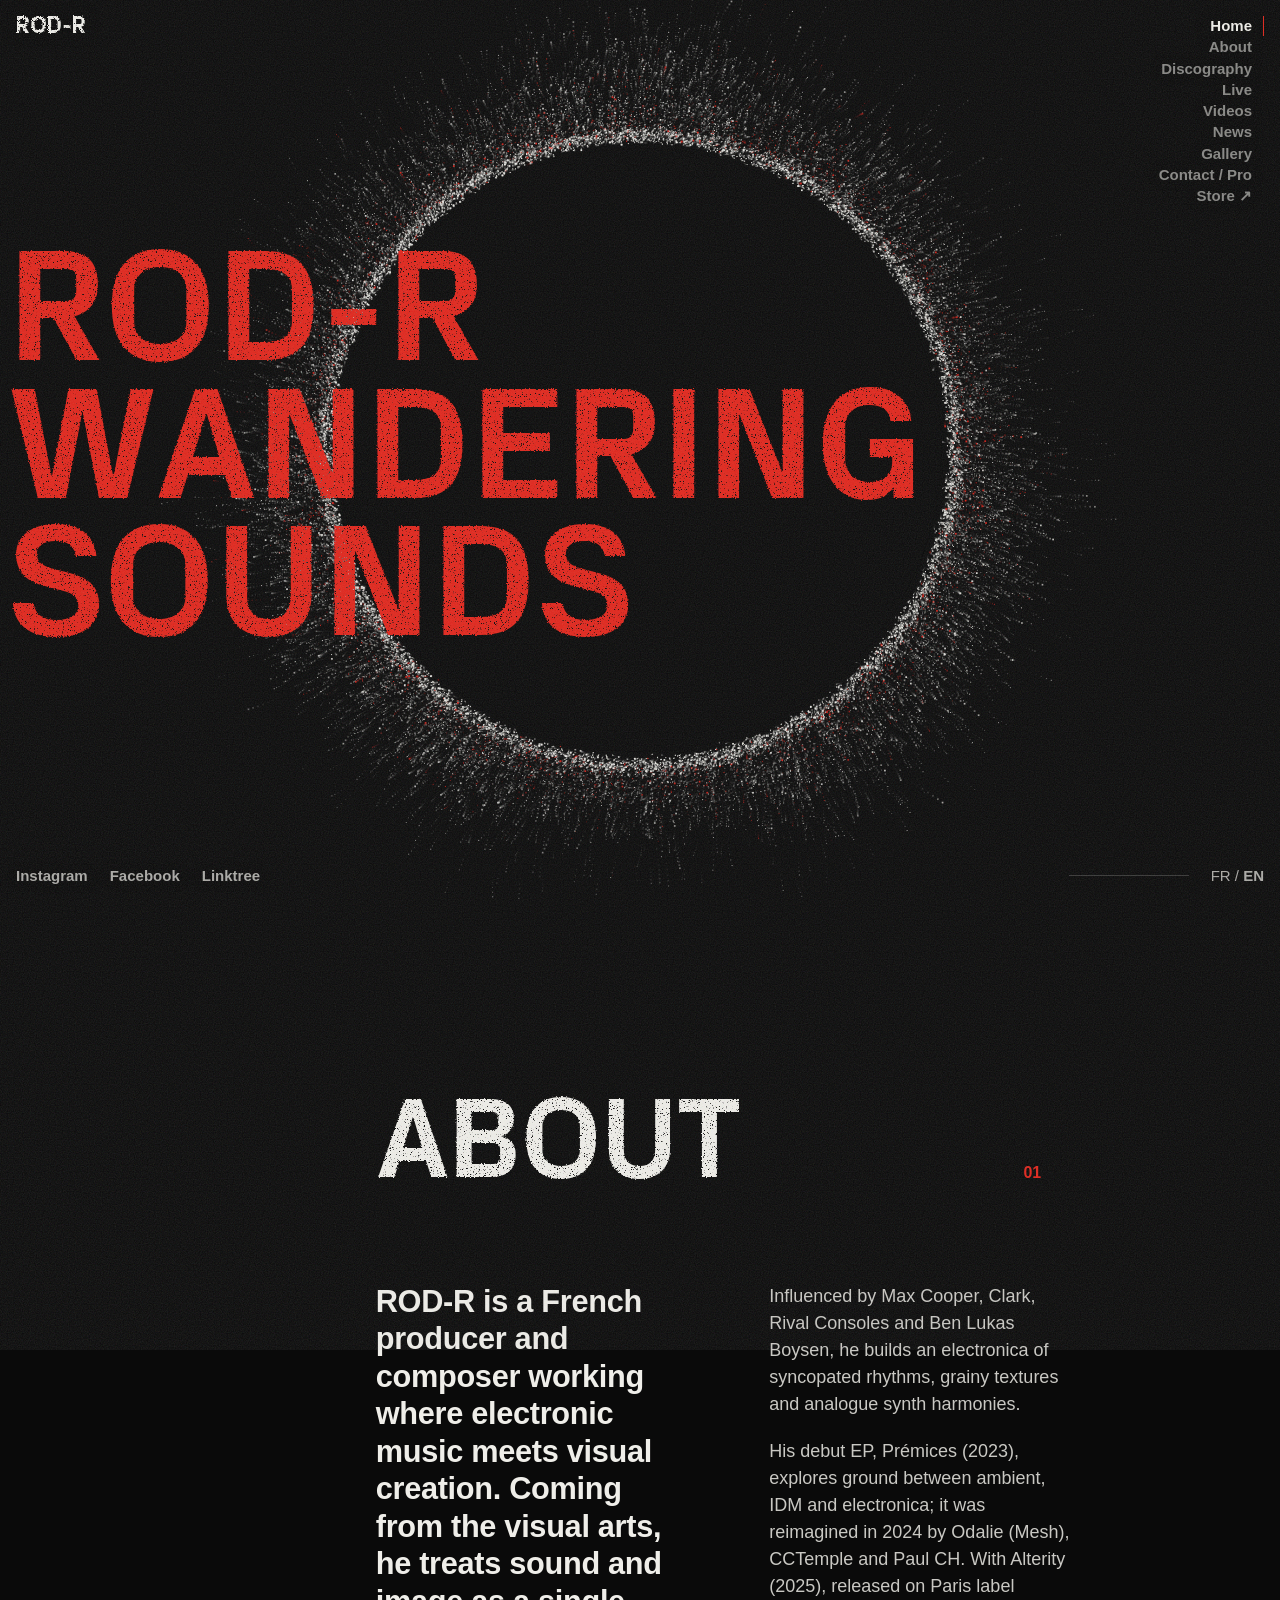
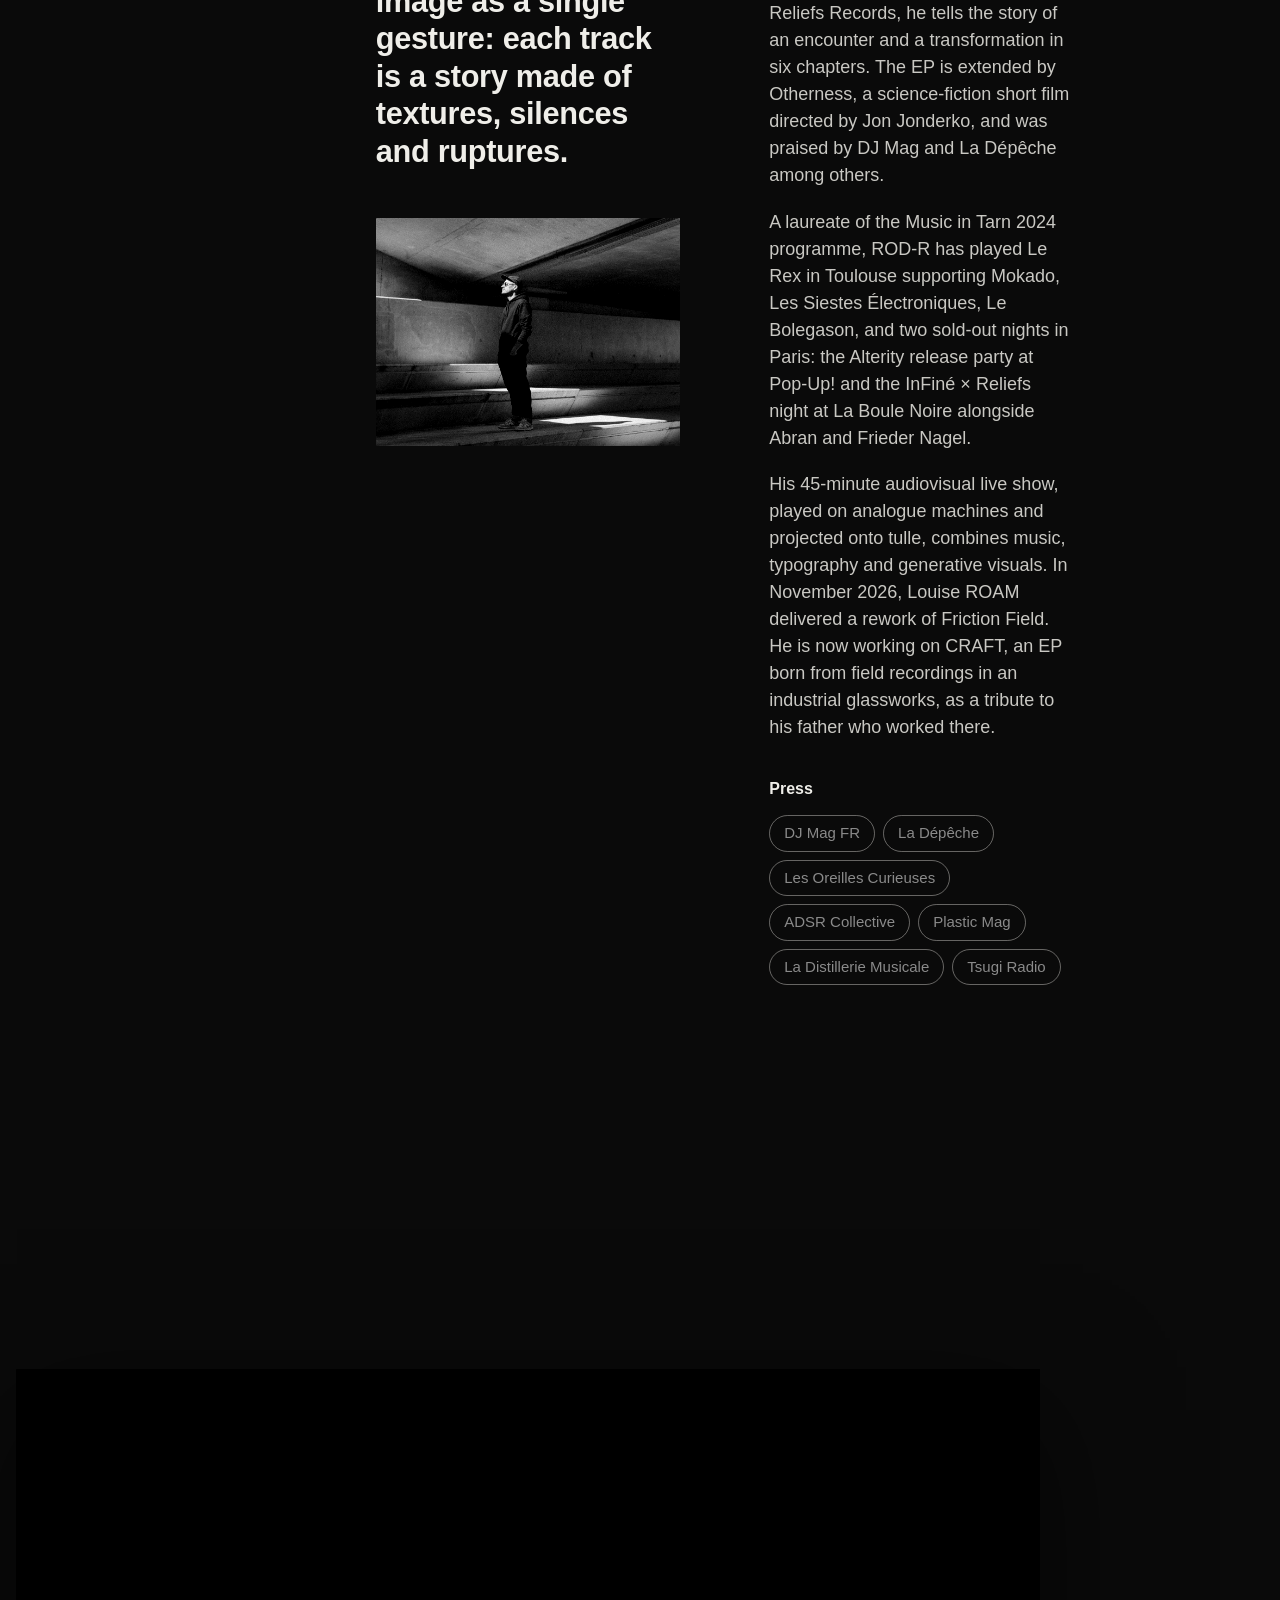
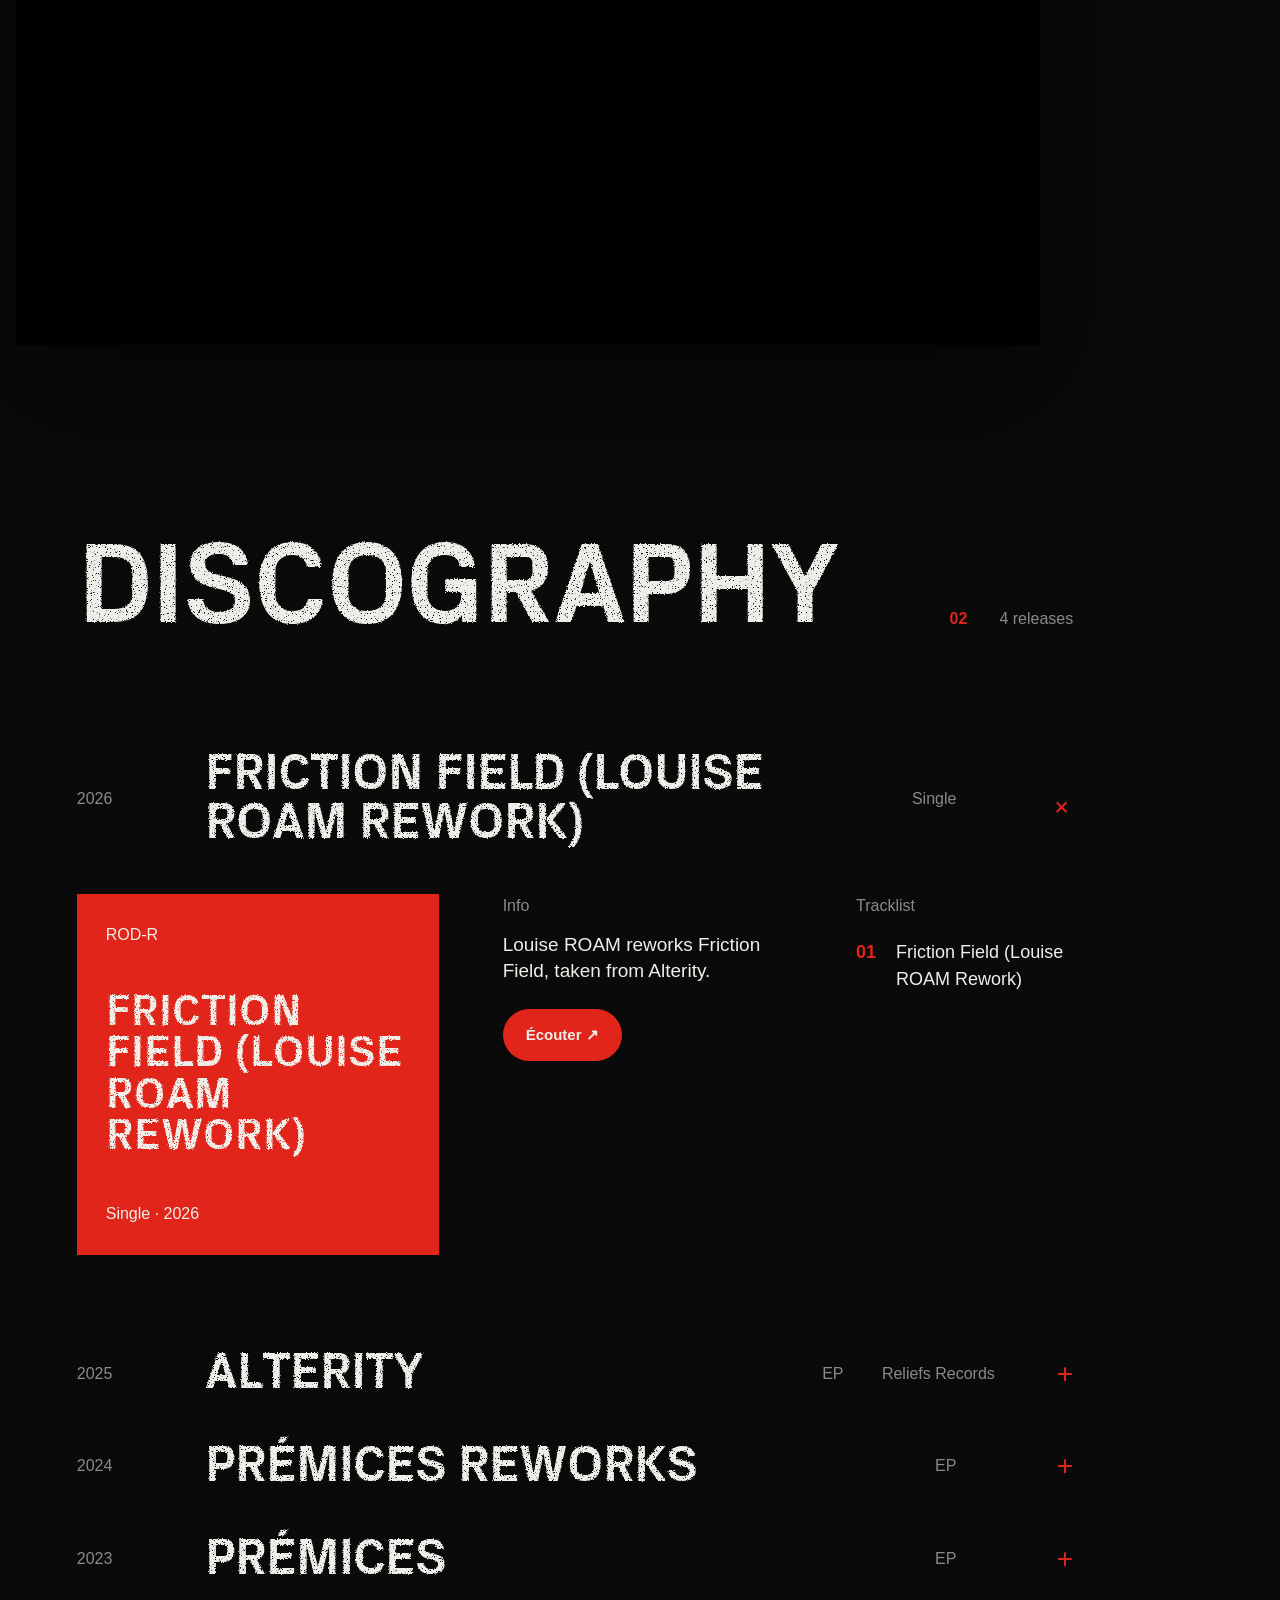
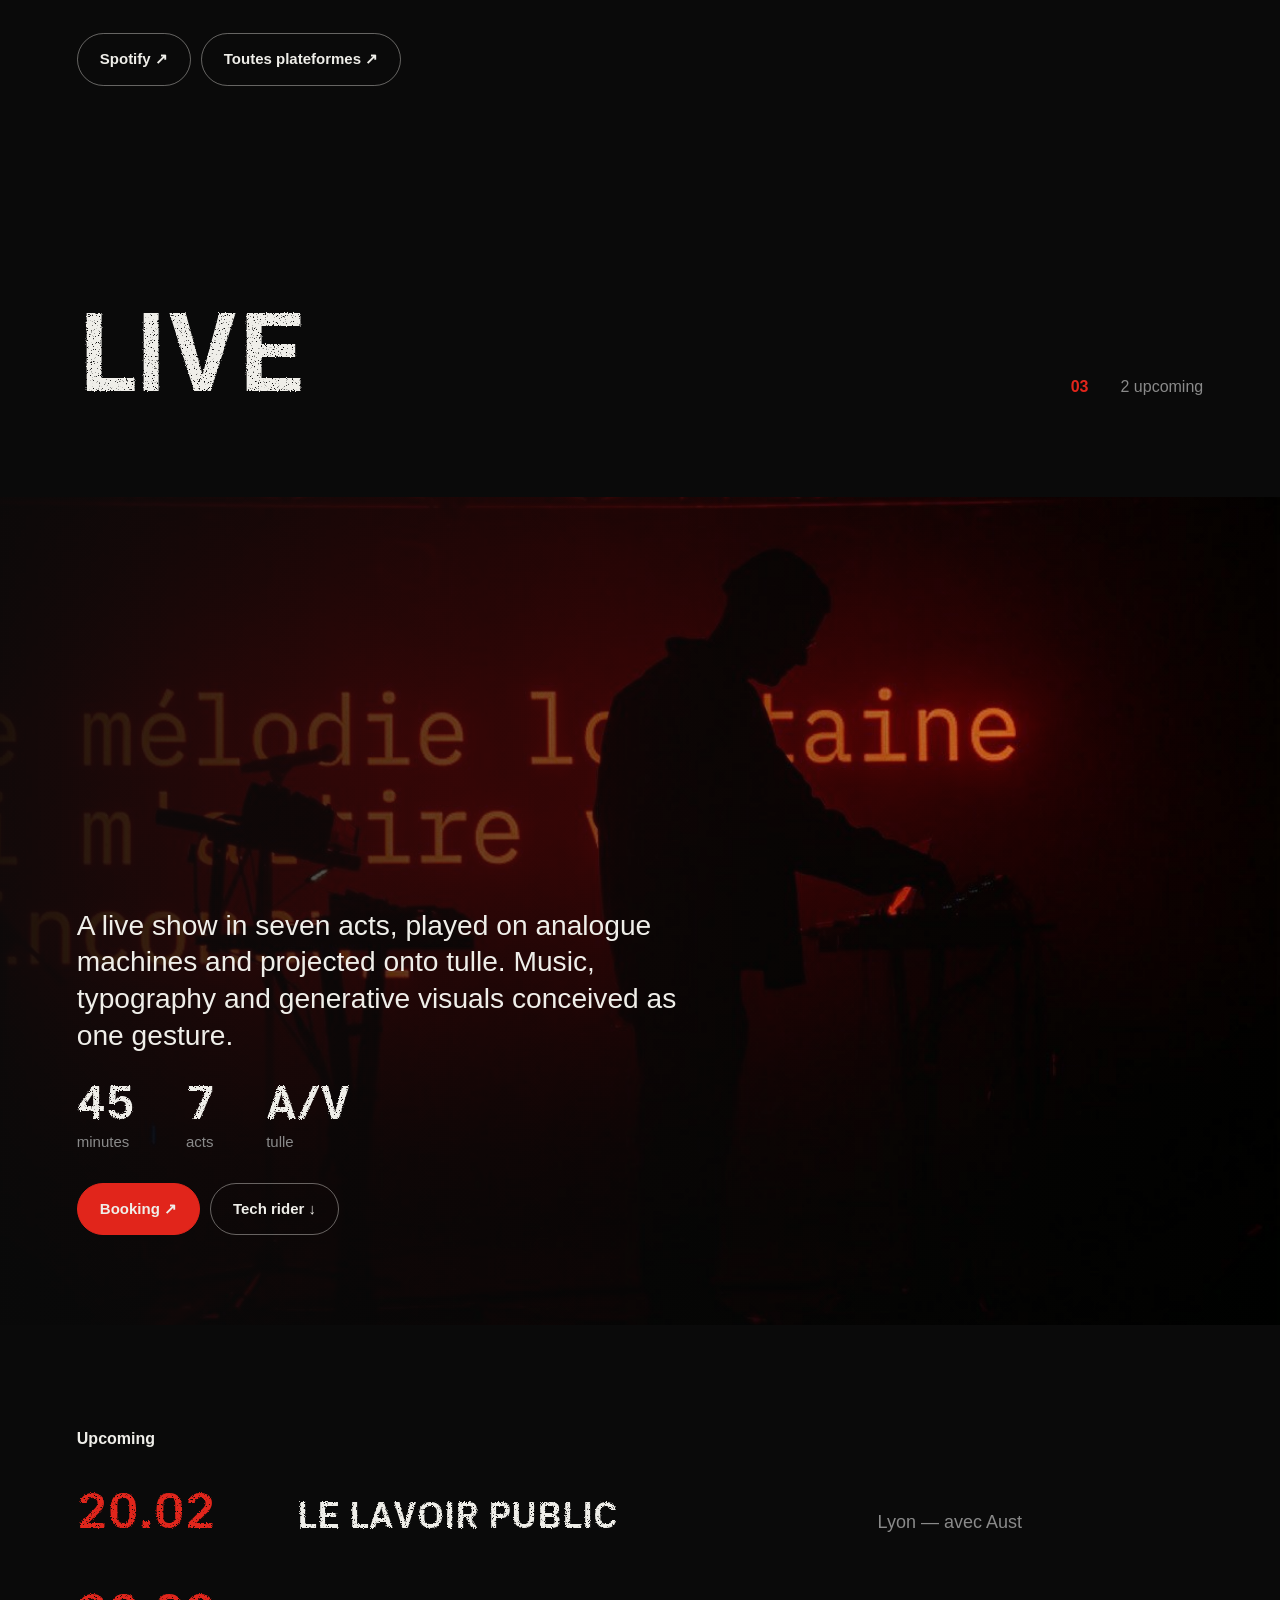
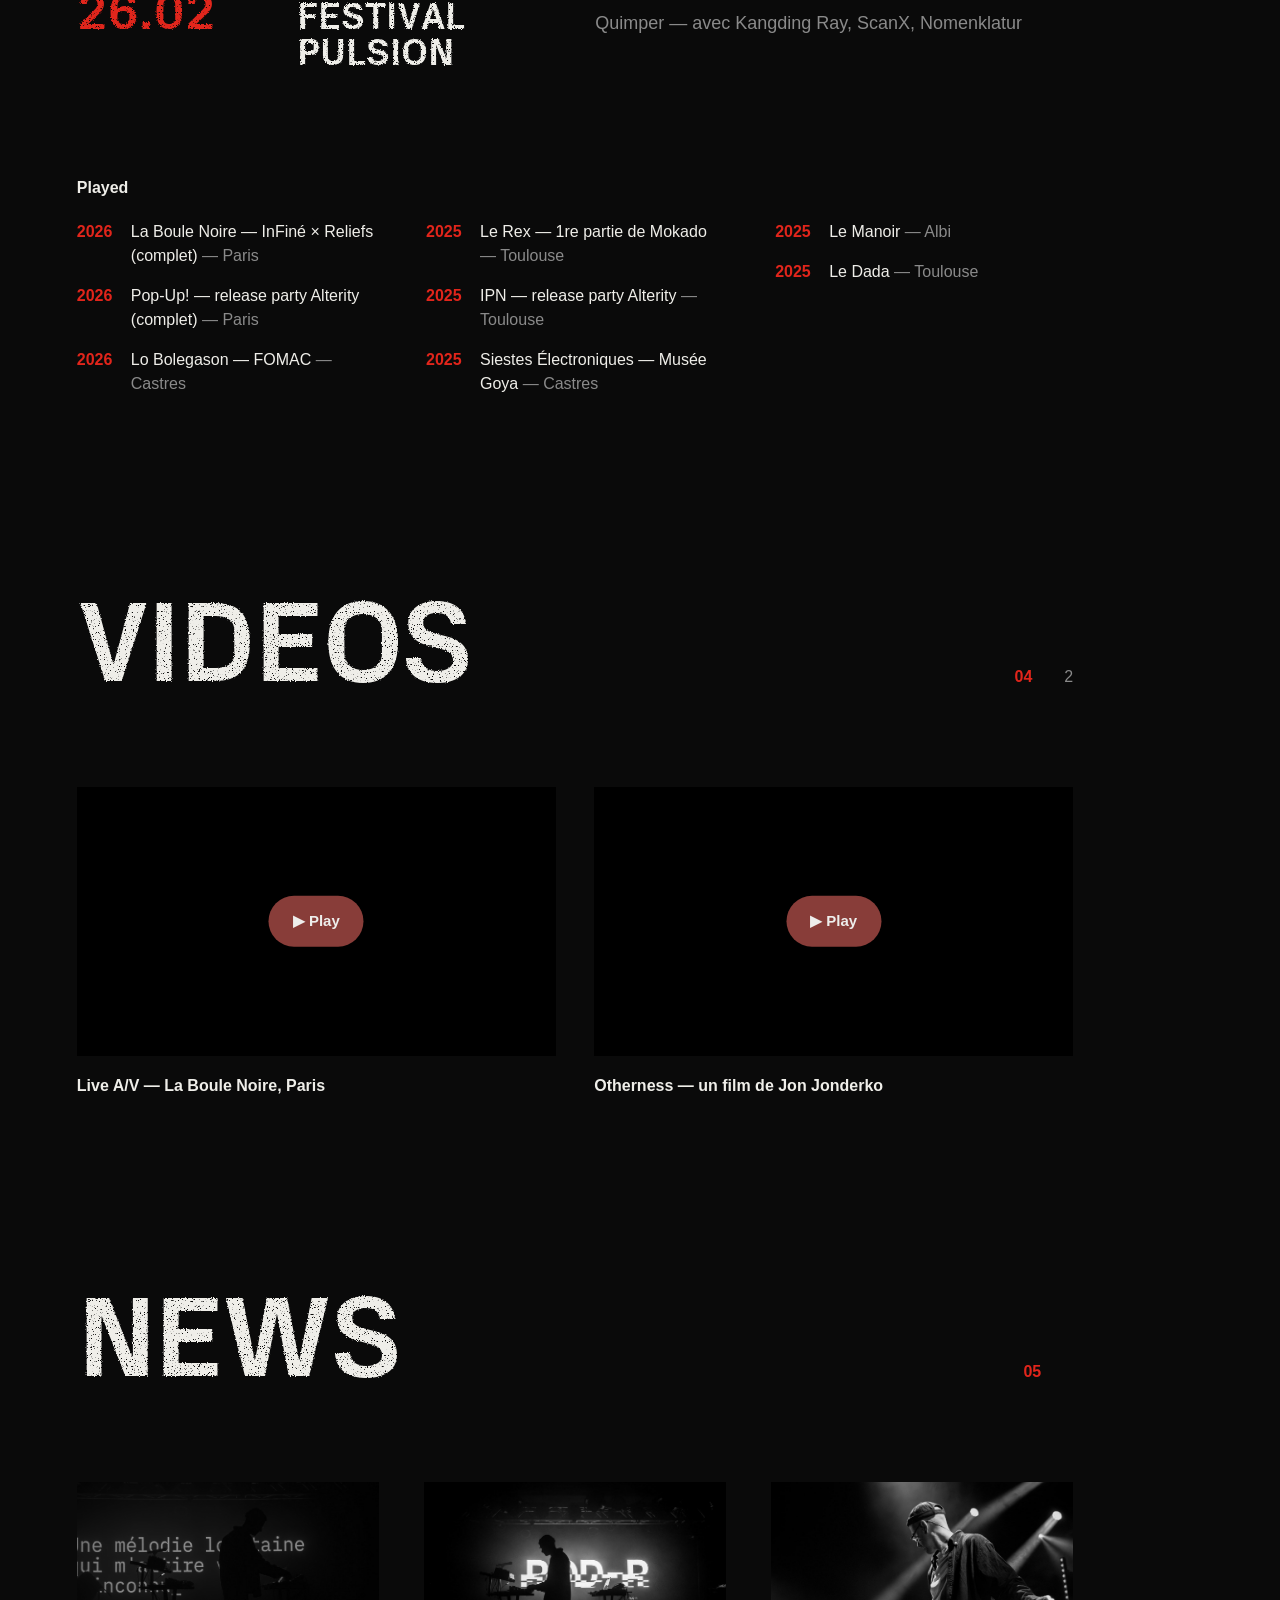
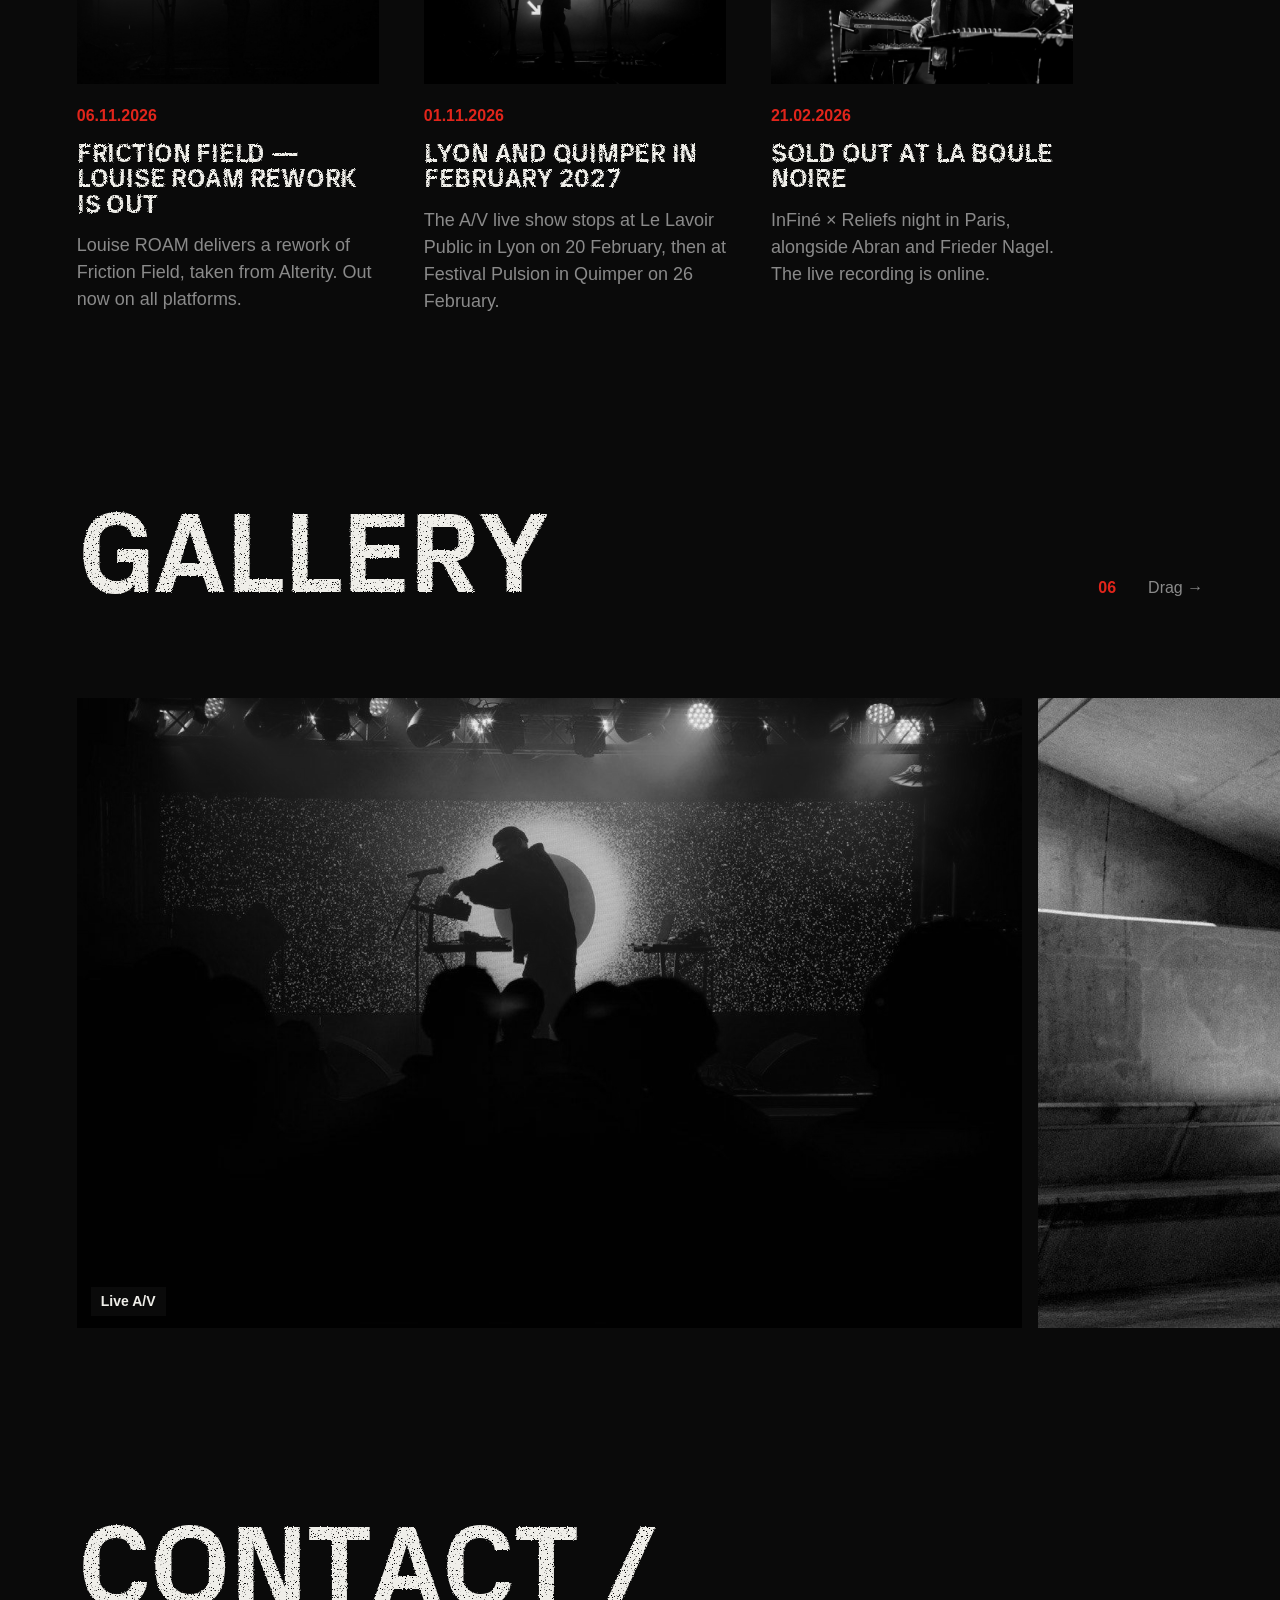
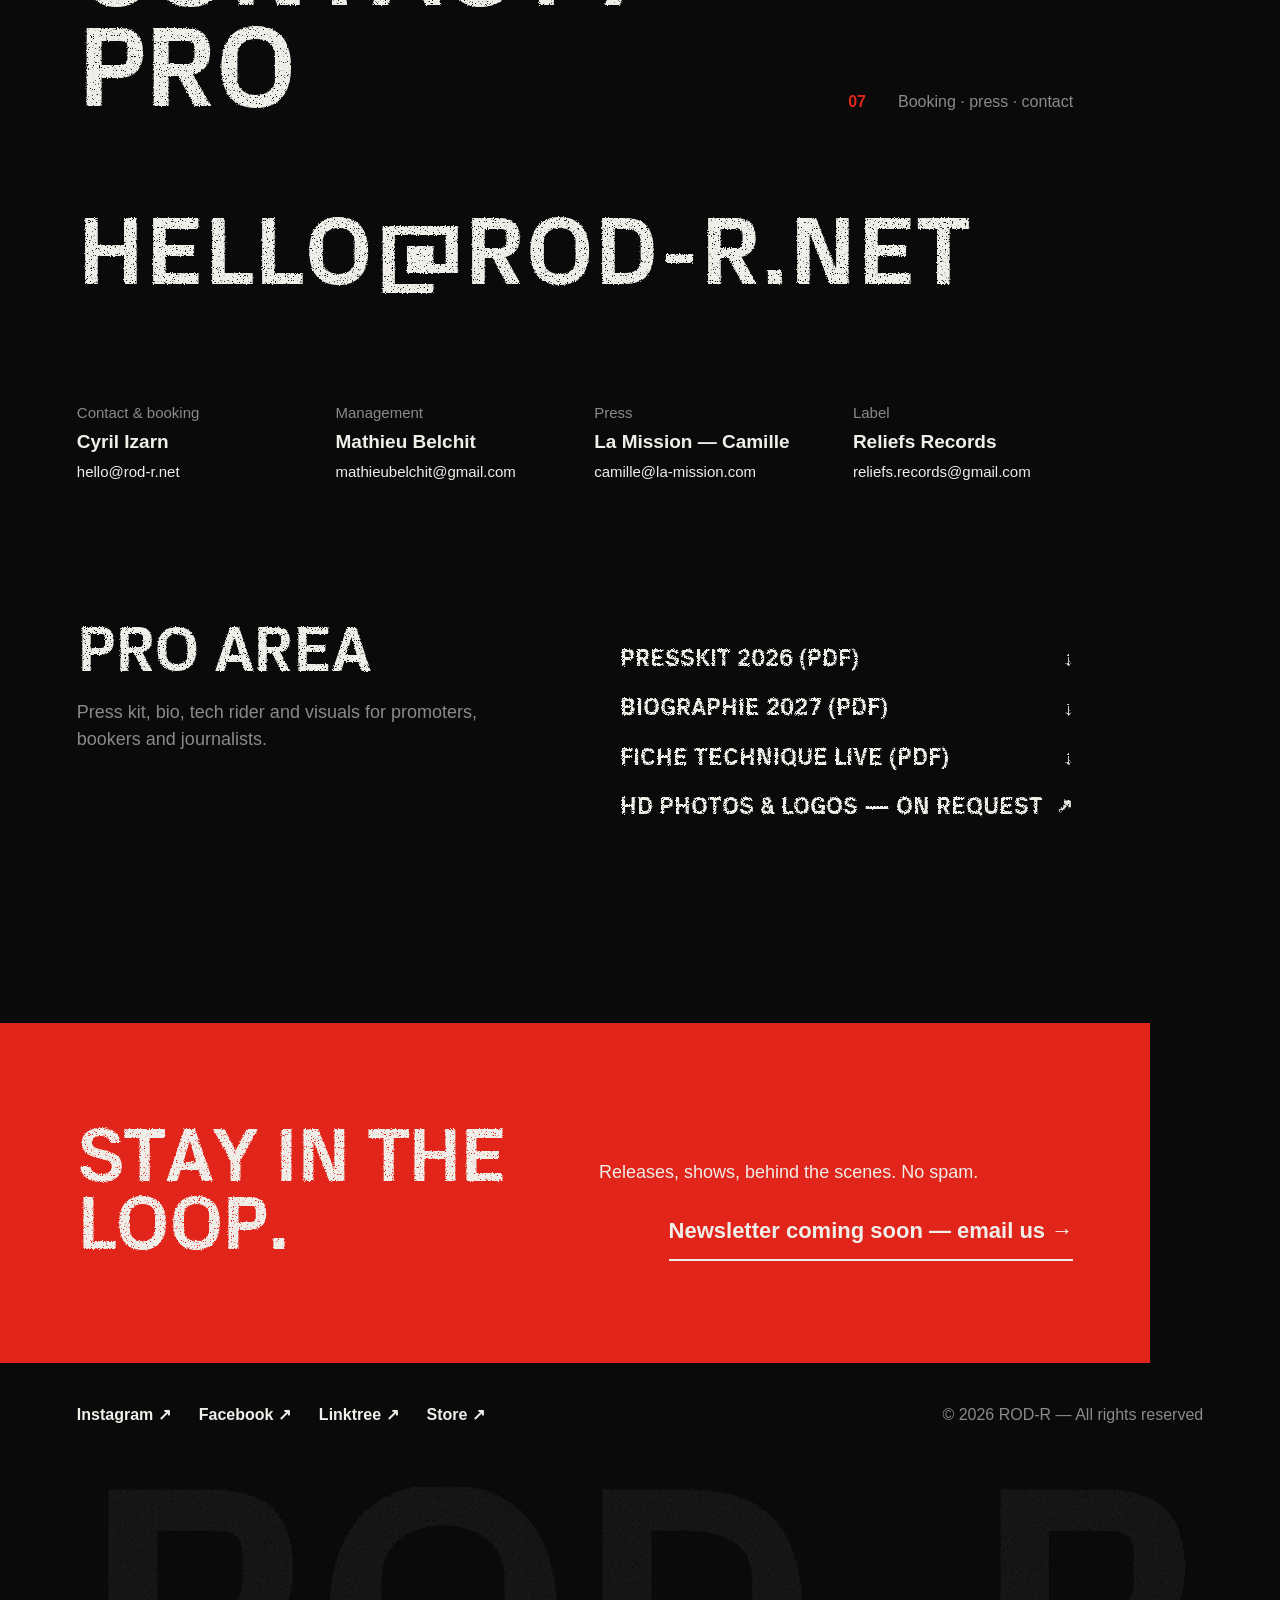
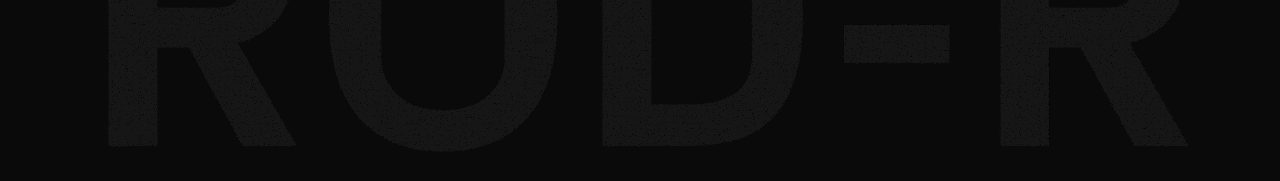
==== commit 0fe2ec7c: "Ordre : trou noir, About (décalé de 30 %, passe par-dessus), puis vidéo ferrée à gauche Co-Authored-" ====
--- a/index.html
+++ b/index.html
@@ -12,10 +12,10 @@
 <meta name="theme-color" content="#0a0a0a">
 <link rel="icon" href="/assets/favicon.svg" type="image/svg+xml">
 <link rel="preload" href="/assets/fonts/PxGrotesk-Bold.woff" as="font" type="font/woff" crossorigin>
-<link rel="stylesheet" href="/assets/style.css?v=1794701319">
+<link rel="stylesheet" href="/assets/style.css?v=1794701513">
 </head>
 <body>
 <noscript><p style="padding:120px 24px">ROD-R — hello@rod-r.net</p></noscript>
-<script src="/assets/app.js?v=1794701319" defer></script>
+<script src="/assets/app.js?v=1794701513" defer></script>
 </body>
 </html>
--- a/assets/style.css
+++ b/assets/style.css
@@ -322,3 +322,11 @@
 .nav .logo { margin-left: -0.04em; }
 .type-canvas { position: absolute; inset: 0; width: 100%; height: 100%; z-index: 3; pointer-events: none; }
 .hero-type .tl-line { display: inline-block; }
+/* order: black hole -> About (slides over, offset 30%) -> video (left) */
+body #about { position: relative; z-index: 5; background: var(--black); min-height: 100svh; padding-bottom: var(--space); }
+#about .sec-head, #about .bio { margin-left: 30%; }
+@media (max-width: 900px) { #about .sec-head, #about .bio { margin-left: 0; } }
+.reel-sec { height: auto; padding: var(--space) 0 0 16px; }
+.reel-pin { position: static; align-items: flex-start; }
+.reel { width: 80vw; max-width: none; transform-origin: 0 50%; }
+@media (max-width: 700px) { .reel-sec { padding-right: 16px; } .reel { width: 100%; } }
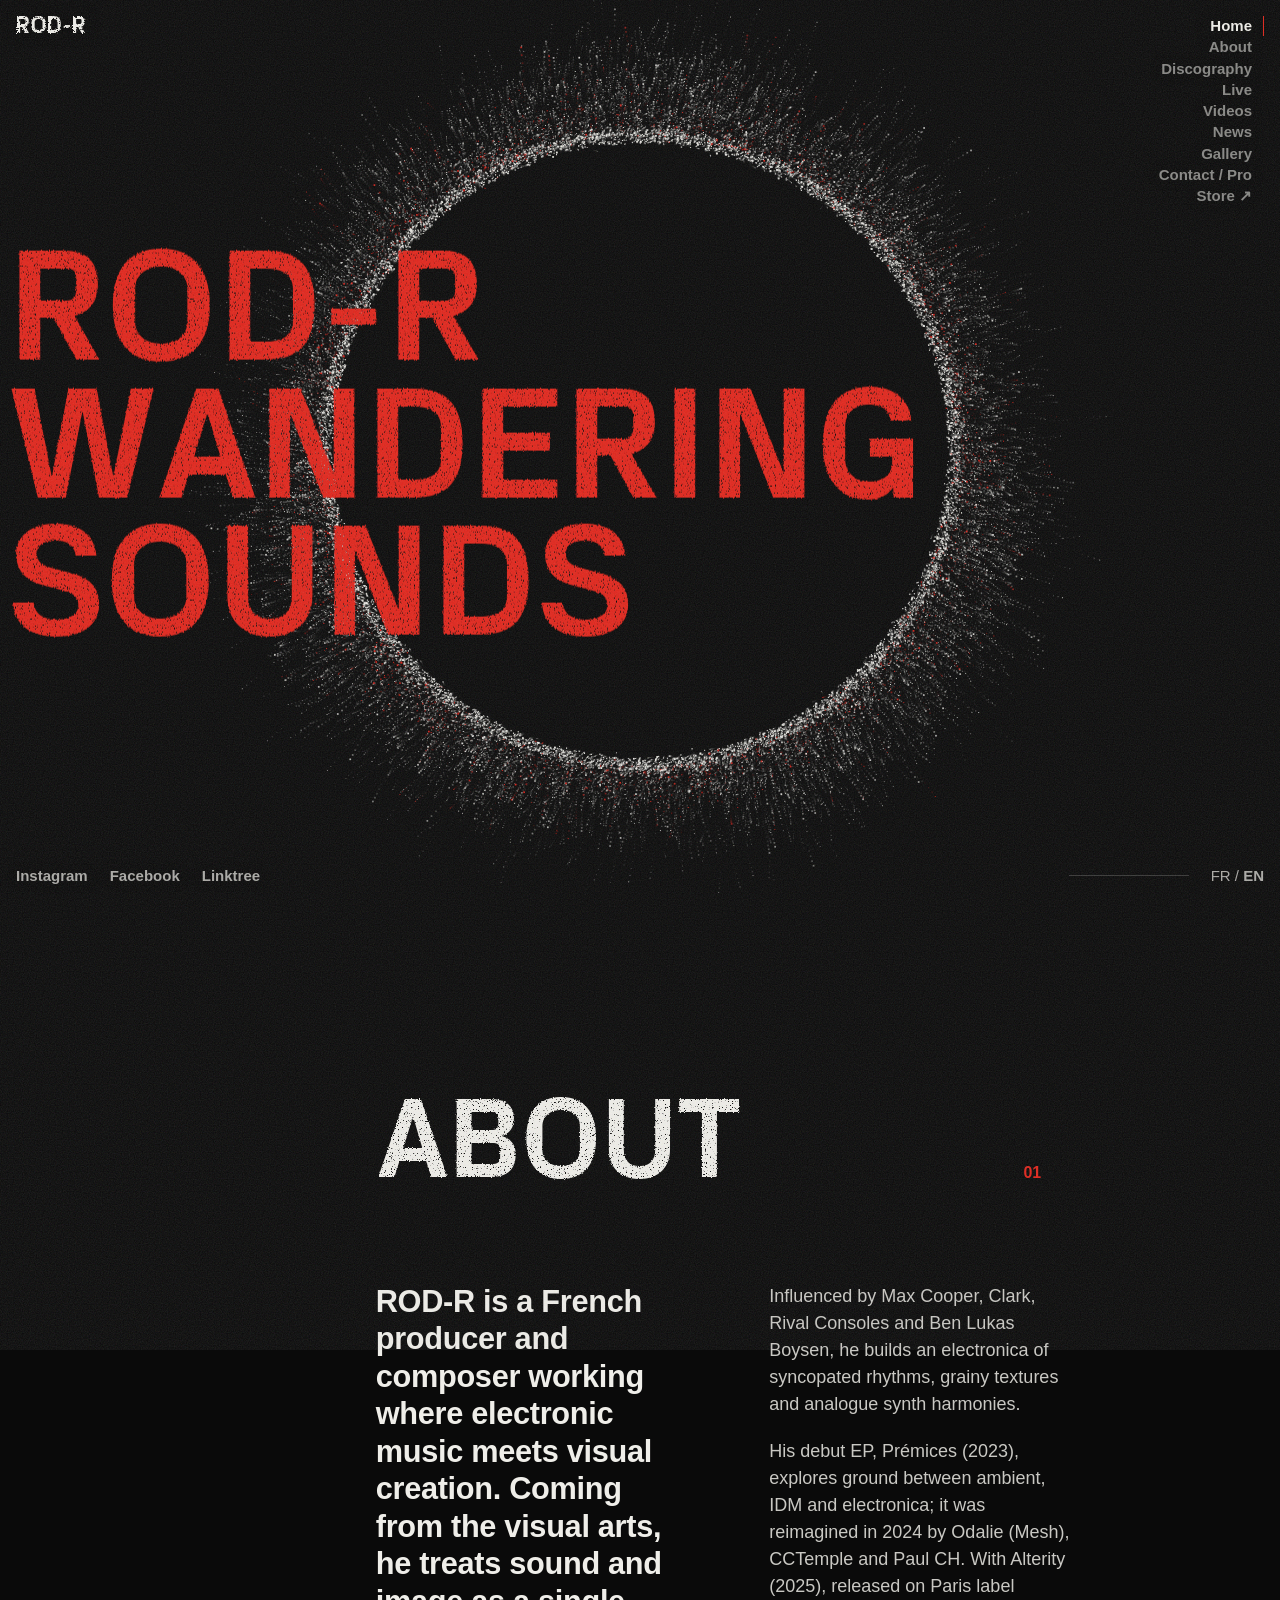
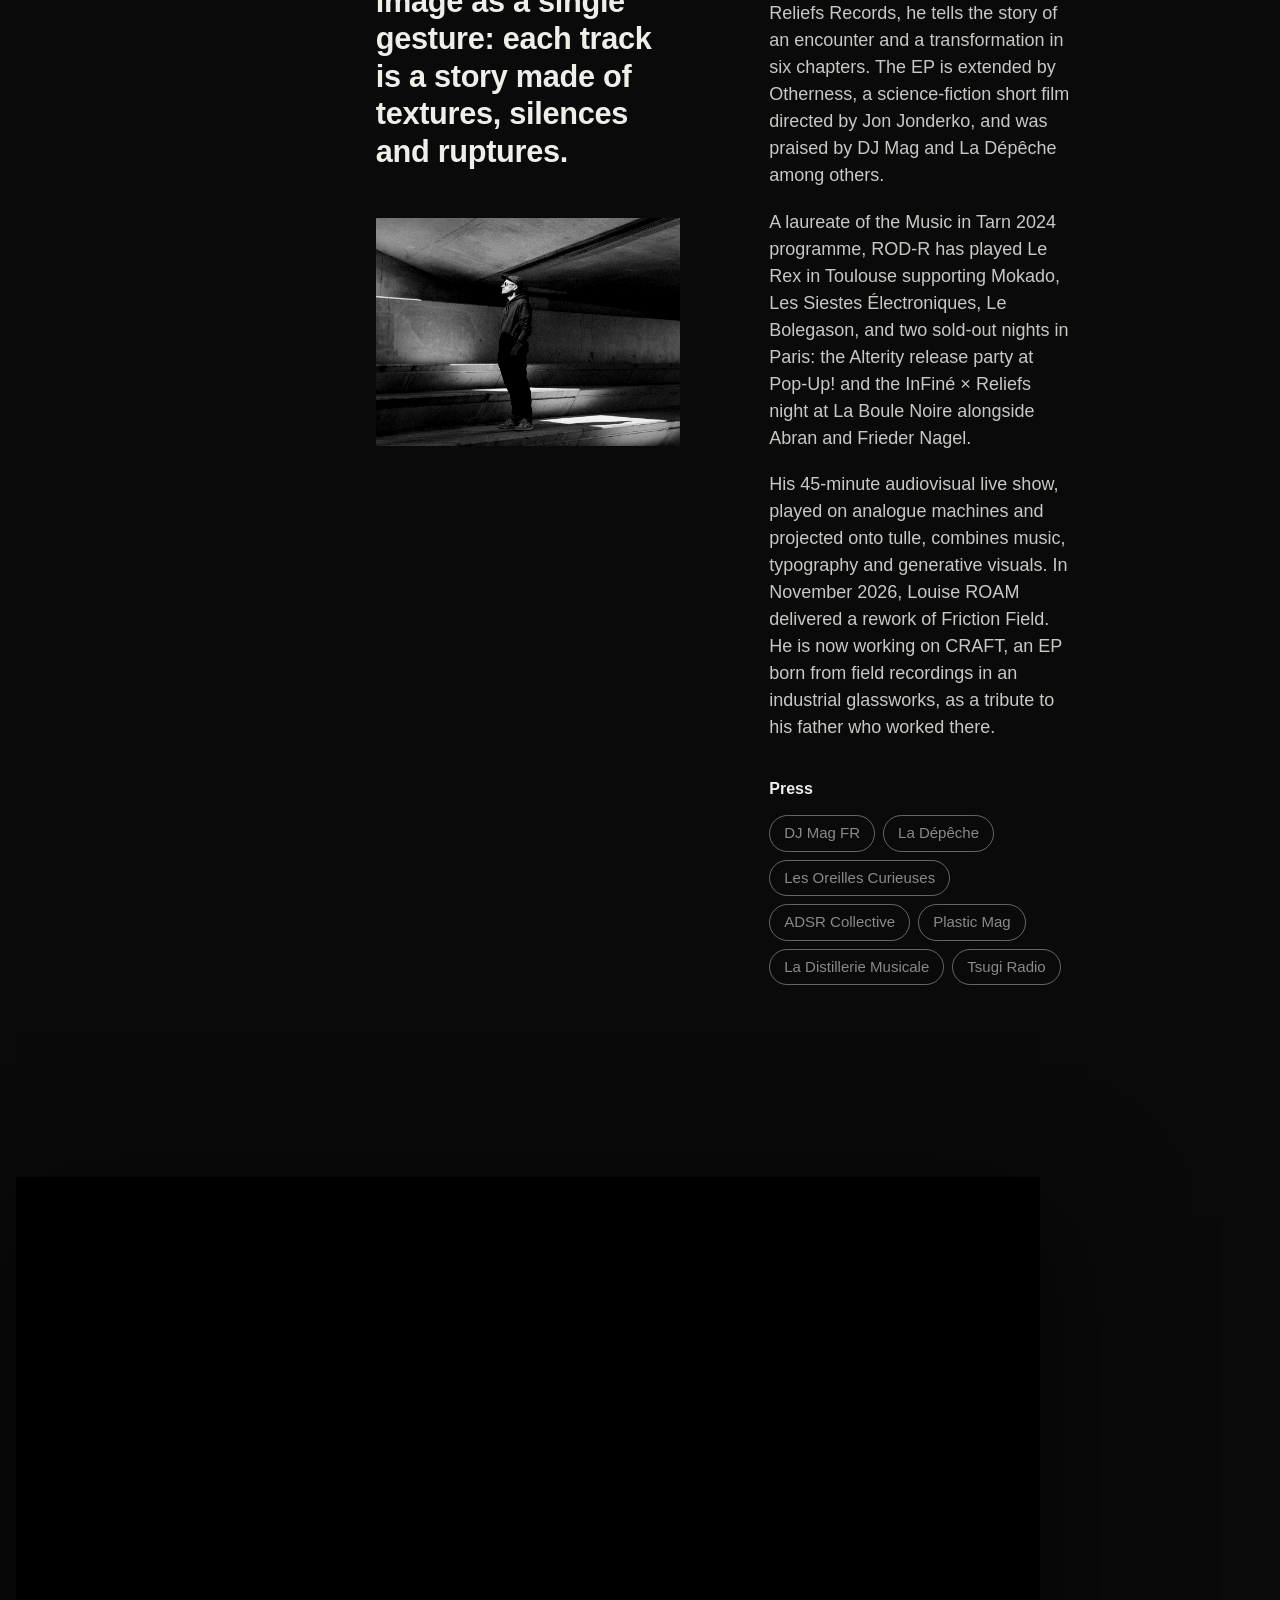
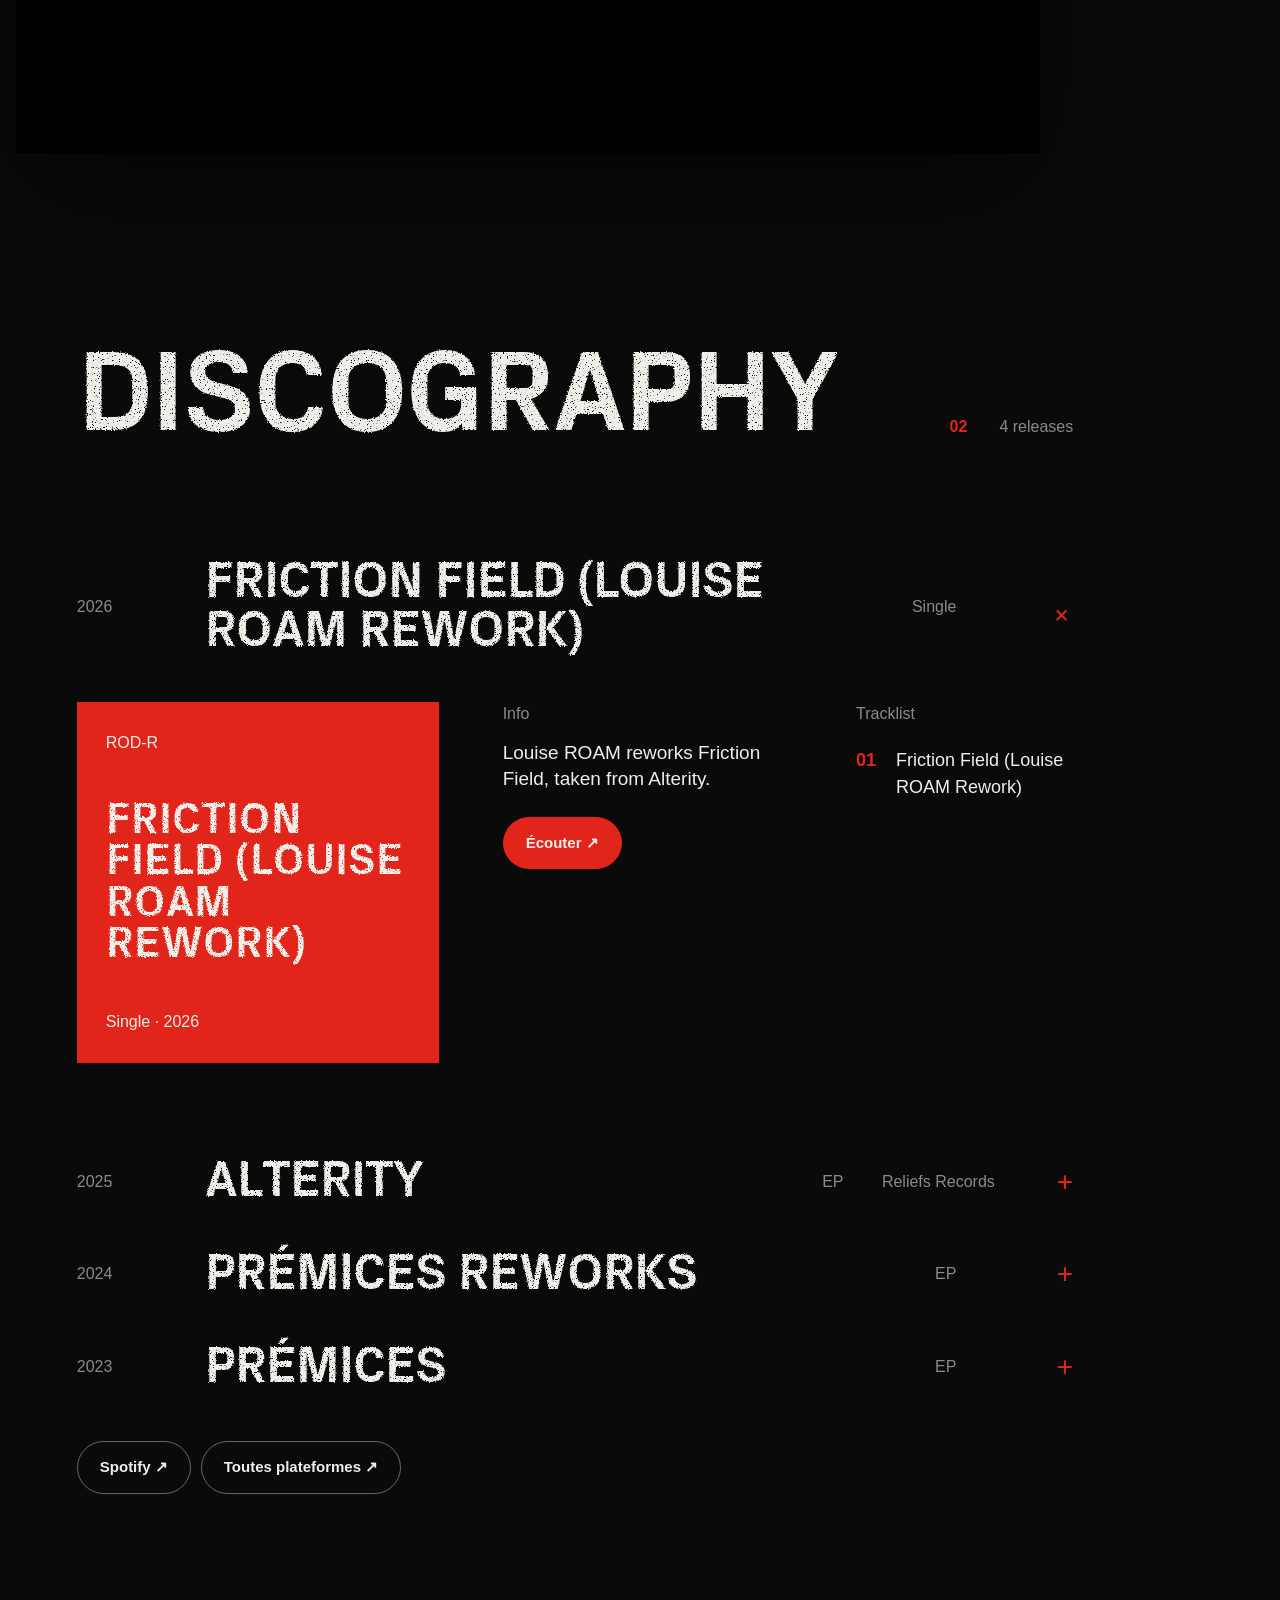
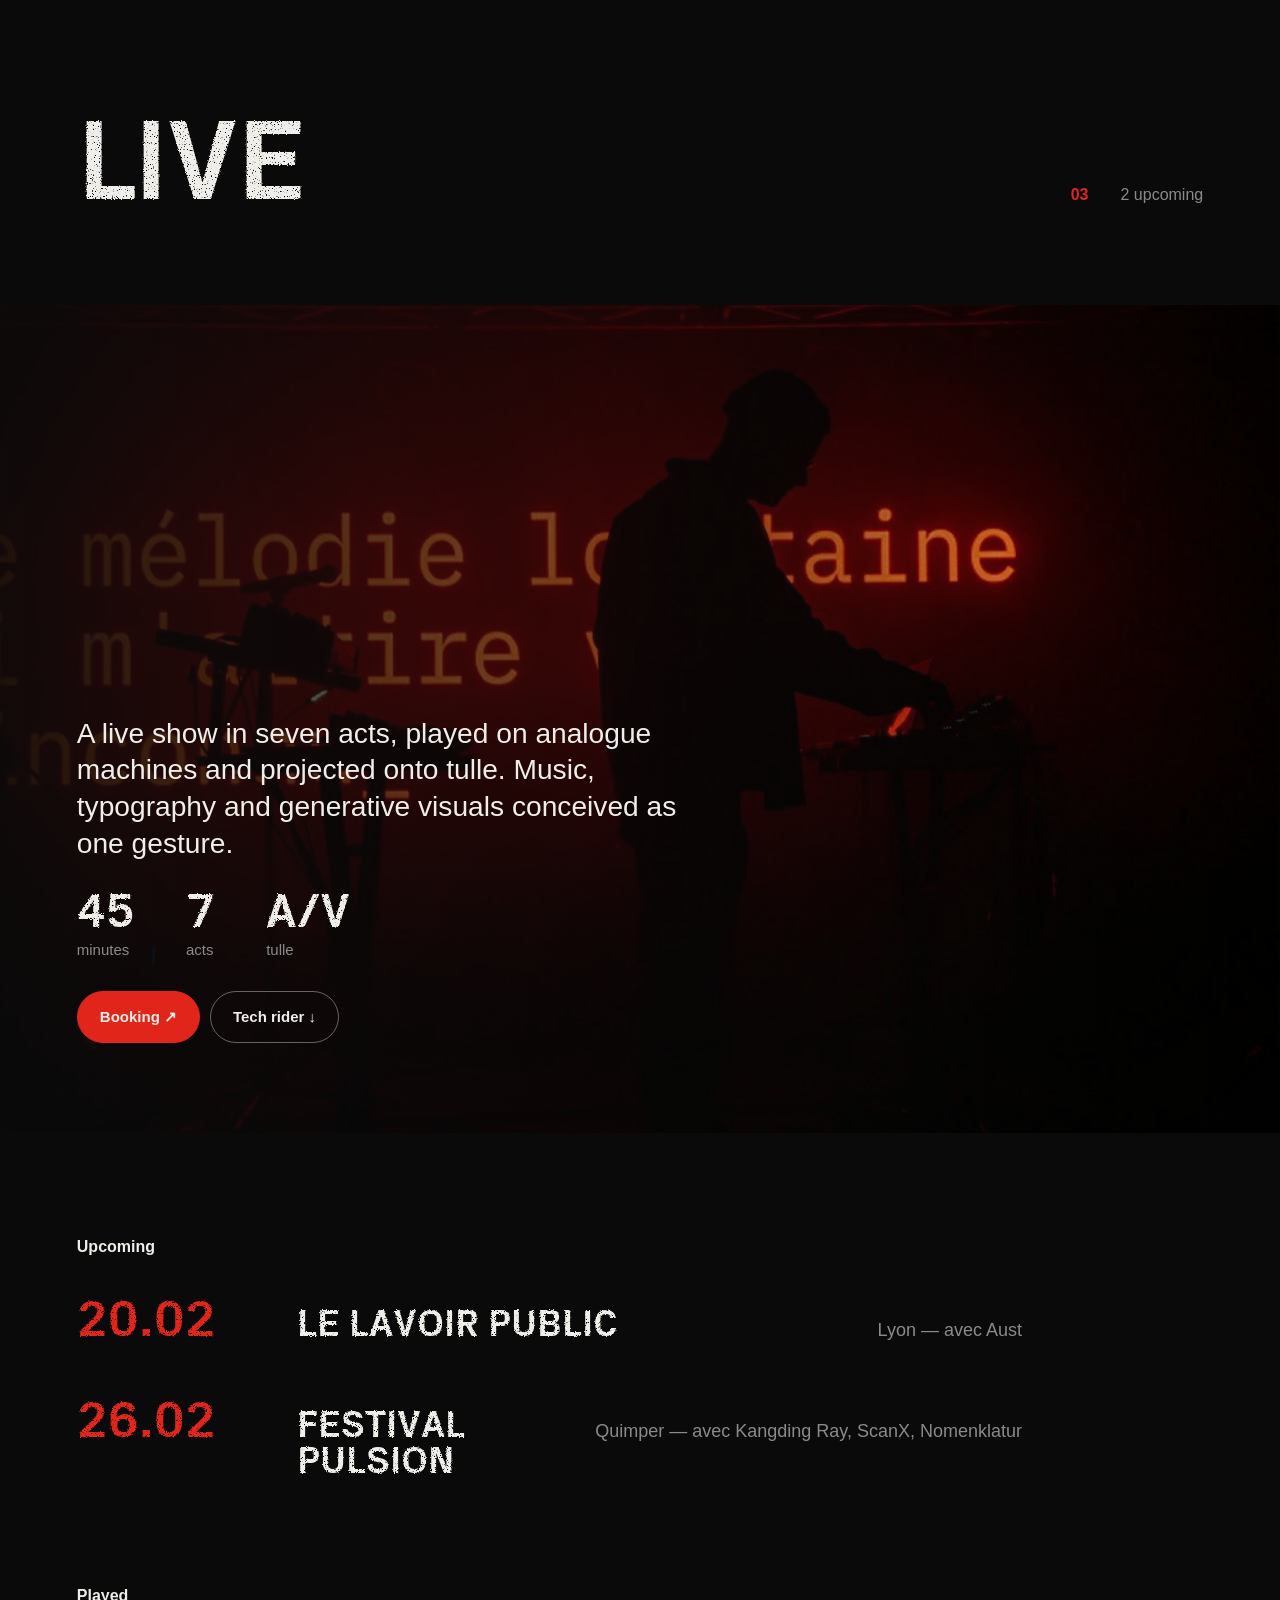
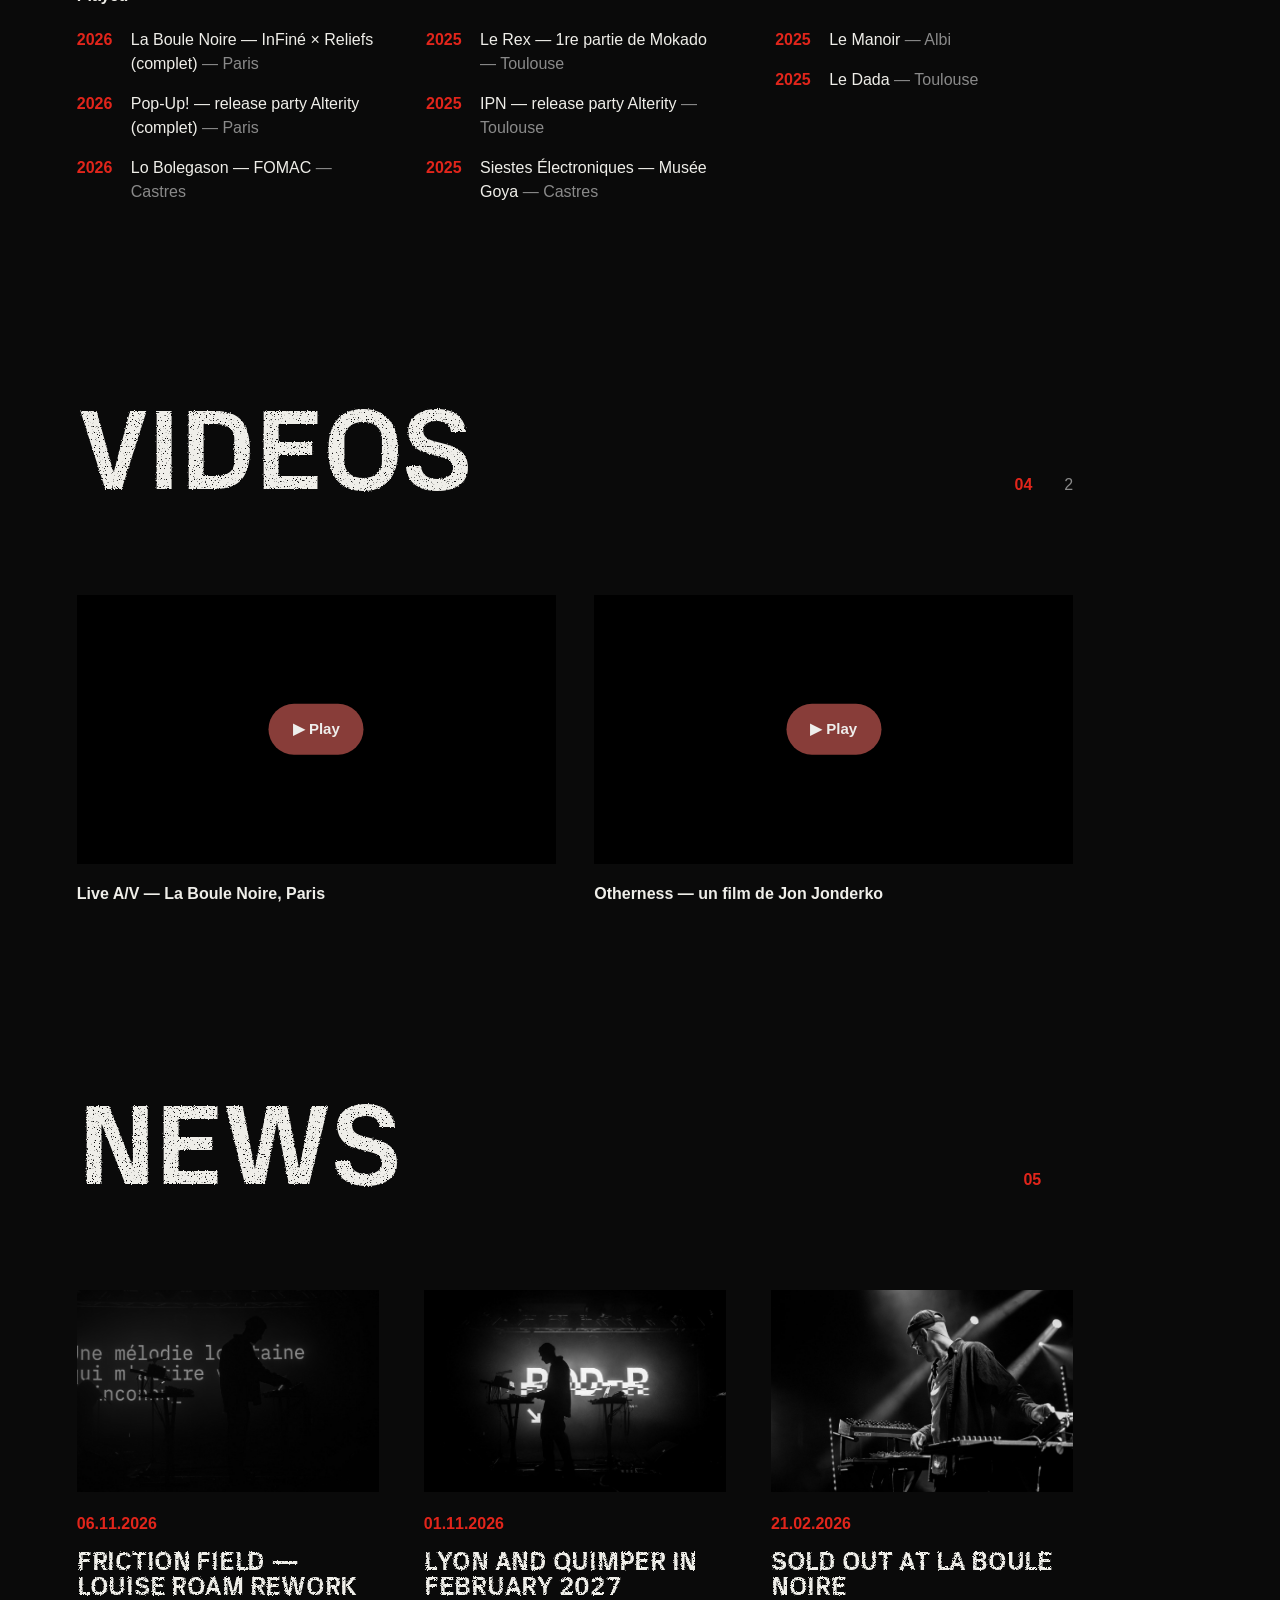
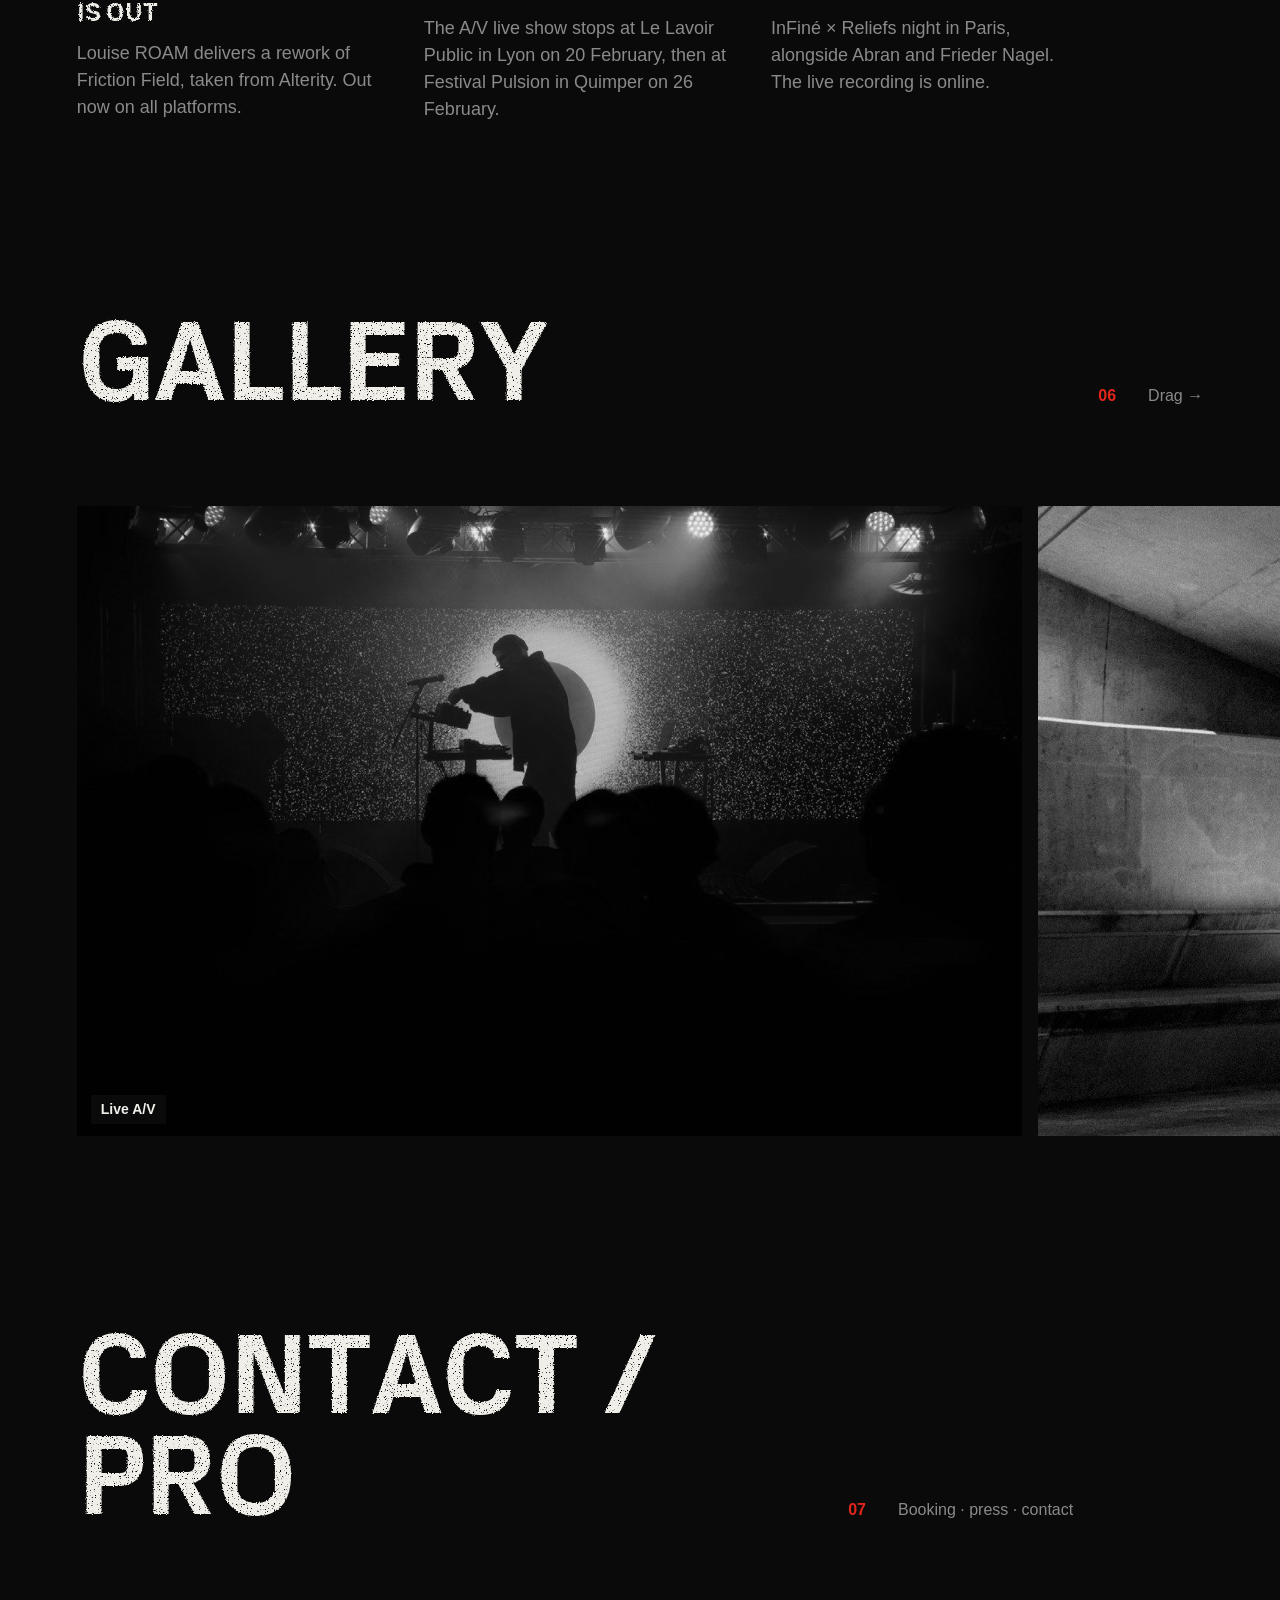
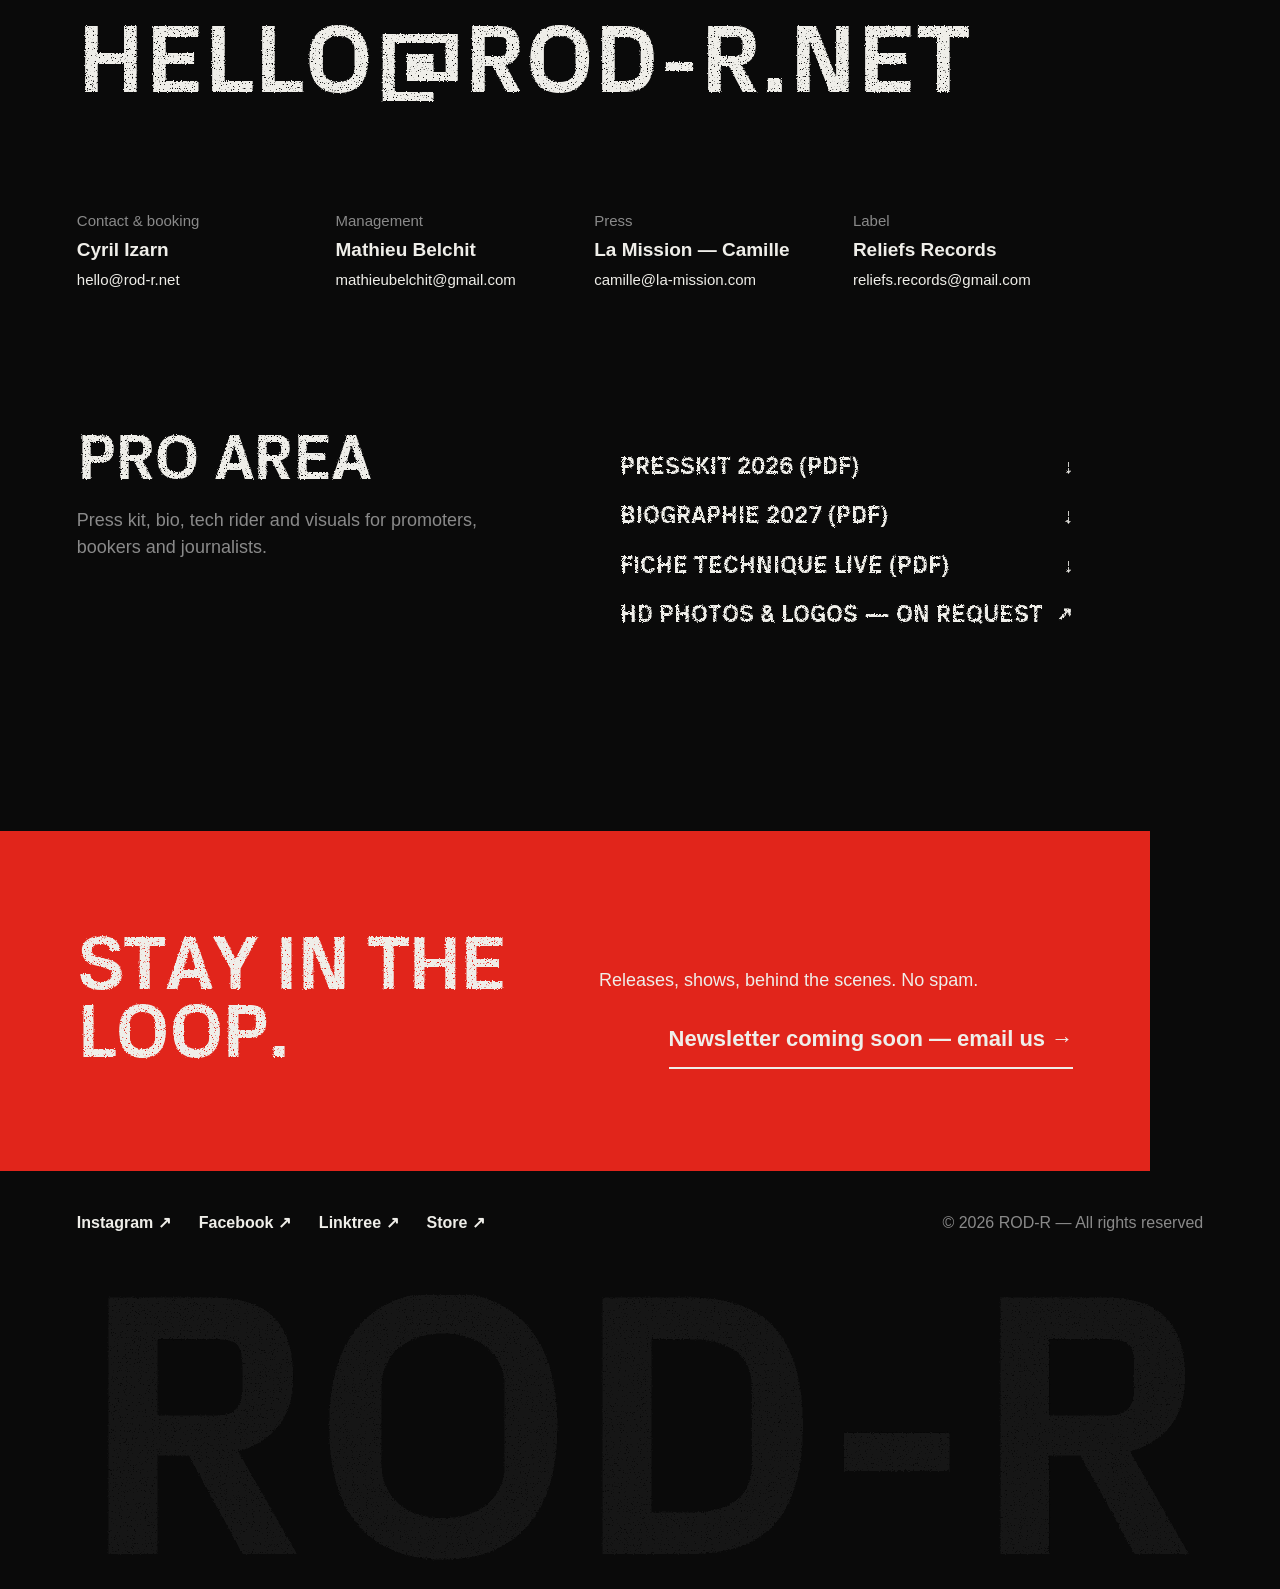
==== commit 291d2fed: "Plus de voile noir : tout défile, parallaxe sur le trou noir et le titre Co-Authored-By: Claude Opus" ====
--- a/index.html
+++ b/index.html
@@ -12,10 +12,10 @@
 <meta name="theme-color" content="#0a0a0a">
 <link rel="icon" href="/assets/favicon.svg" type="image/svg+xml">
 <link rel="preload" href="/assets/fonts/PxGrotesk-Bold.woff" as="font" type="font/woff" crossorigin>
-<link rel="stylesheet" href="/assets/style.css?v=1794701513">
+<link rel="stylesheet" href="/assets/style.css?v=1794701746">
 </head>
 <body>
 <noscript><p style="padding:120px 24px">ROD-R — hello@rod-r.net</p></noscript>
-<script src="/assets/app.js?v=1794701513" defer></script>
+<script src="/assets/app.js?v=1794701746" defer></script>
 </body>
 </html>
--- a/assets/style.css
+++ b/assets/style.css
@@ -323,10 +323,13 @@
 .type-canvas { position: absolute; inset: 0; width: 100%; height: 100%; z-index: 3; pointer-events: none; }
 .hero-type .tl-line { display: inline-block; }
 /* order: black hole -> About (slides over, offset 30%) -> video (left) */
-body #about { position: relative; z-index: 5; background: var(--black); min-height: 100svh; padding-bottom: var(--space); }
+body #about { position: relative; z-index: 5; }
 #about .sec-head, #about .bio { margin-left: 30%; }
 @media (max-width: 900px) { #about .sec-head, #about .bio { margin-left: 0; } }
 .reel-sec { height: auto; padding: var(--space) 0 0 16px; }
 .reel-pin { position: static; align-items: flex-start; }
 .reel { width: 80vw; max-width: none; transform-origin: 0 50%; }
 @media (max-width: 700px) { .reel-sec { padding-right: 16px; } .reel { width: 100%; } }
+.hero { position: relative !important; }
+.hero canvas, .hero .hero-type { will-change: transform; }
+.hero { overflow: visible !important; } .hero canvas { z-index: 0; } body .sec, .reel-sec { position: relative; z-index: 2; }
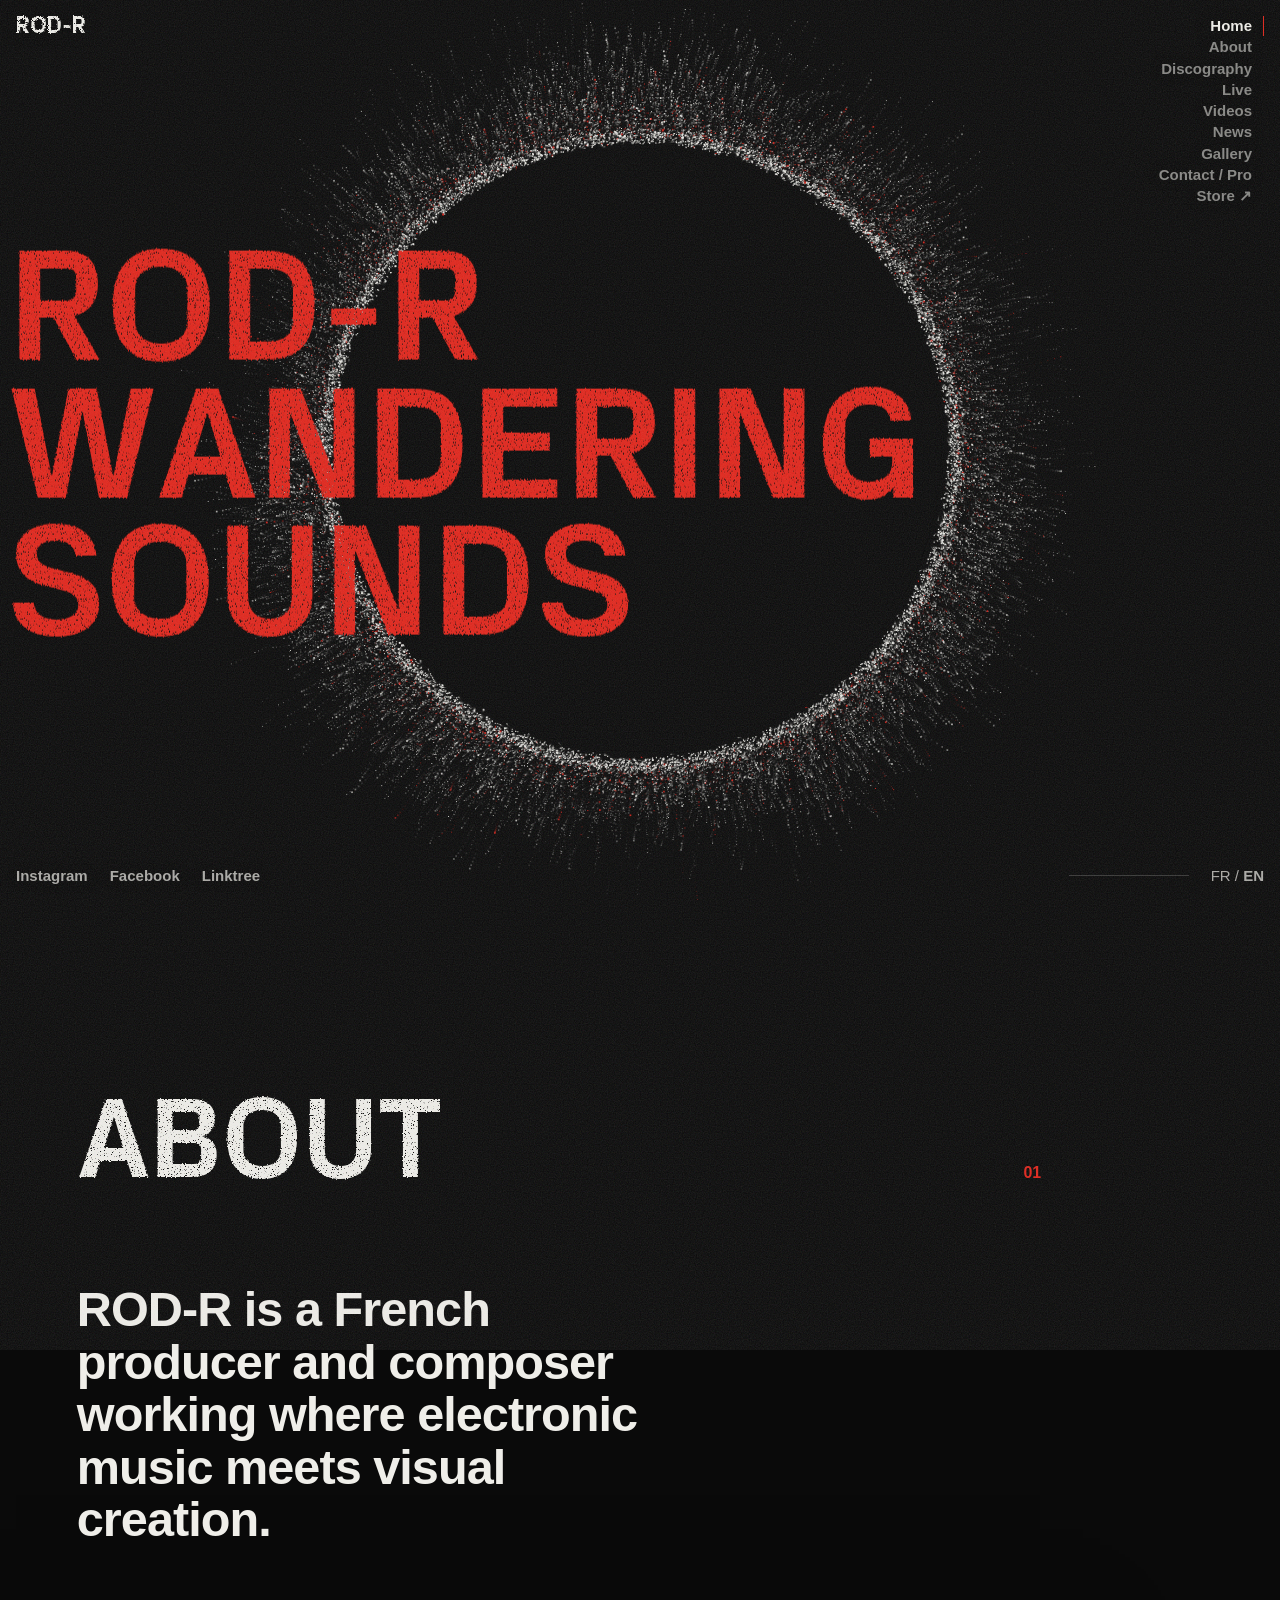
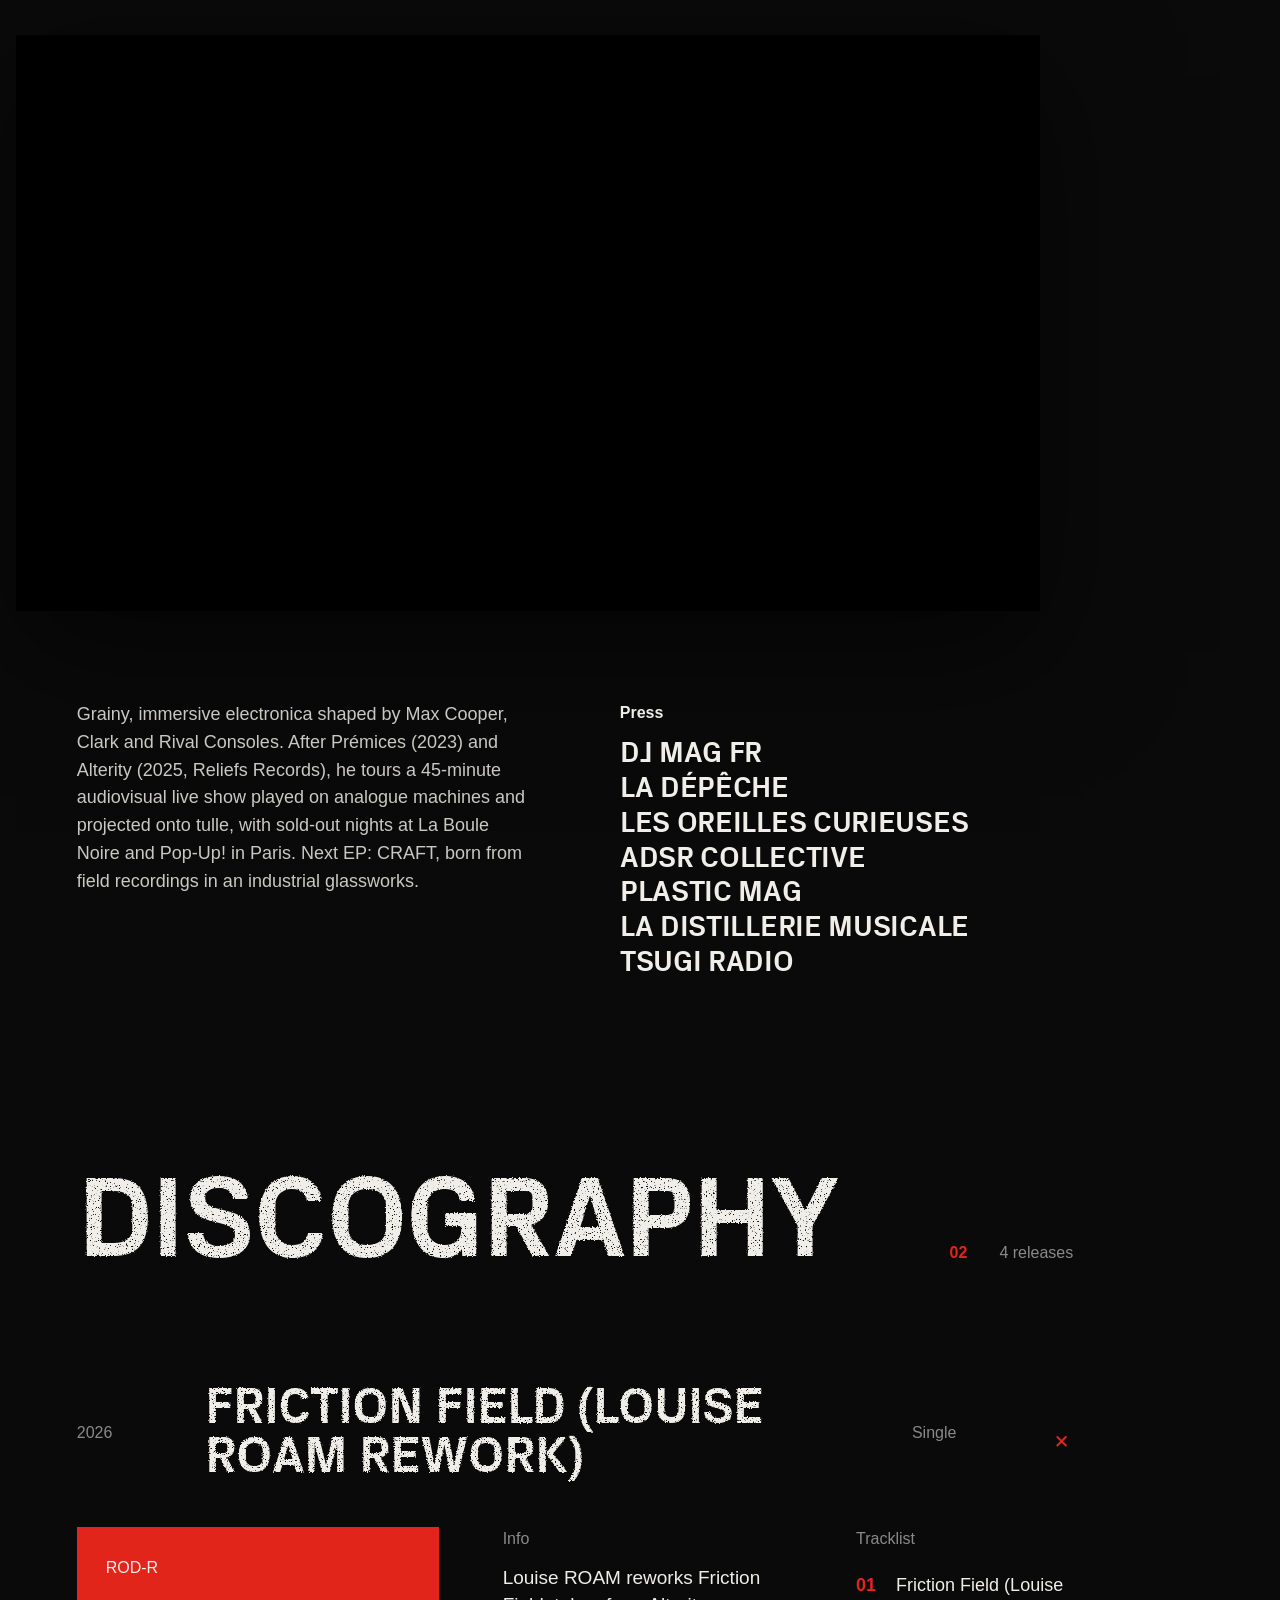
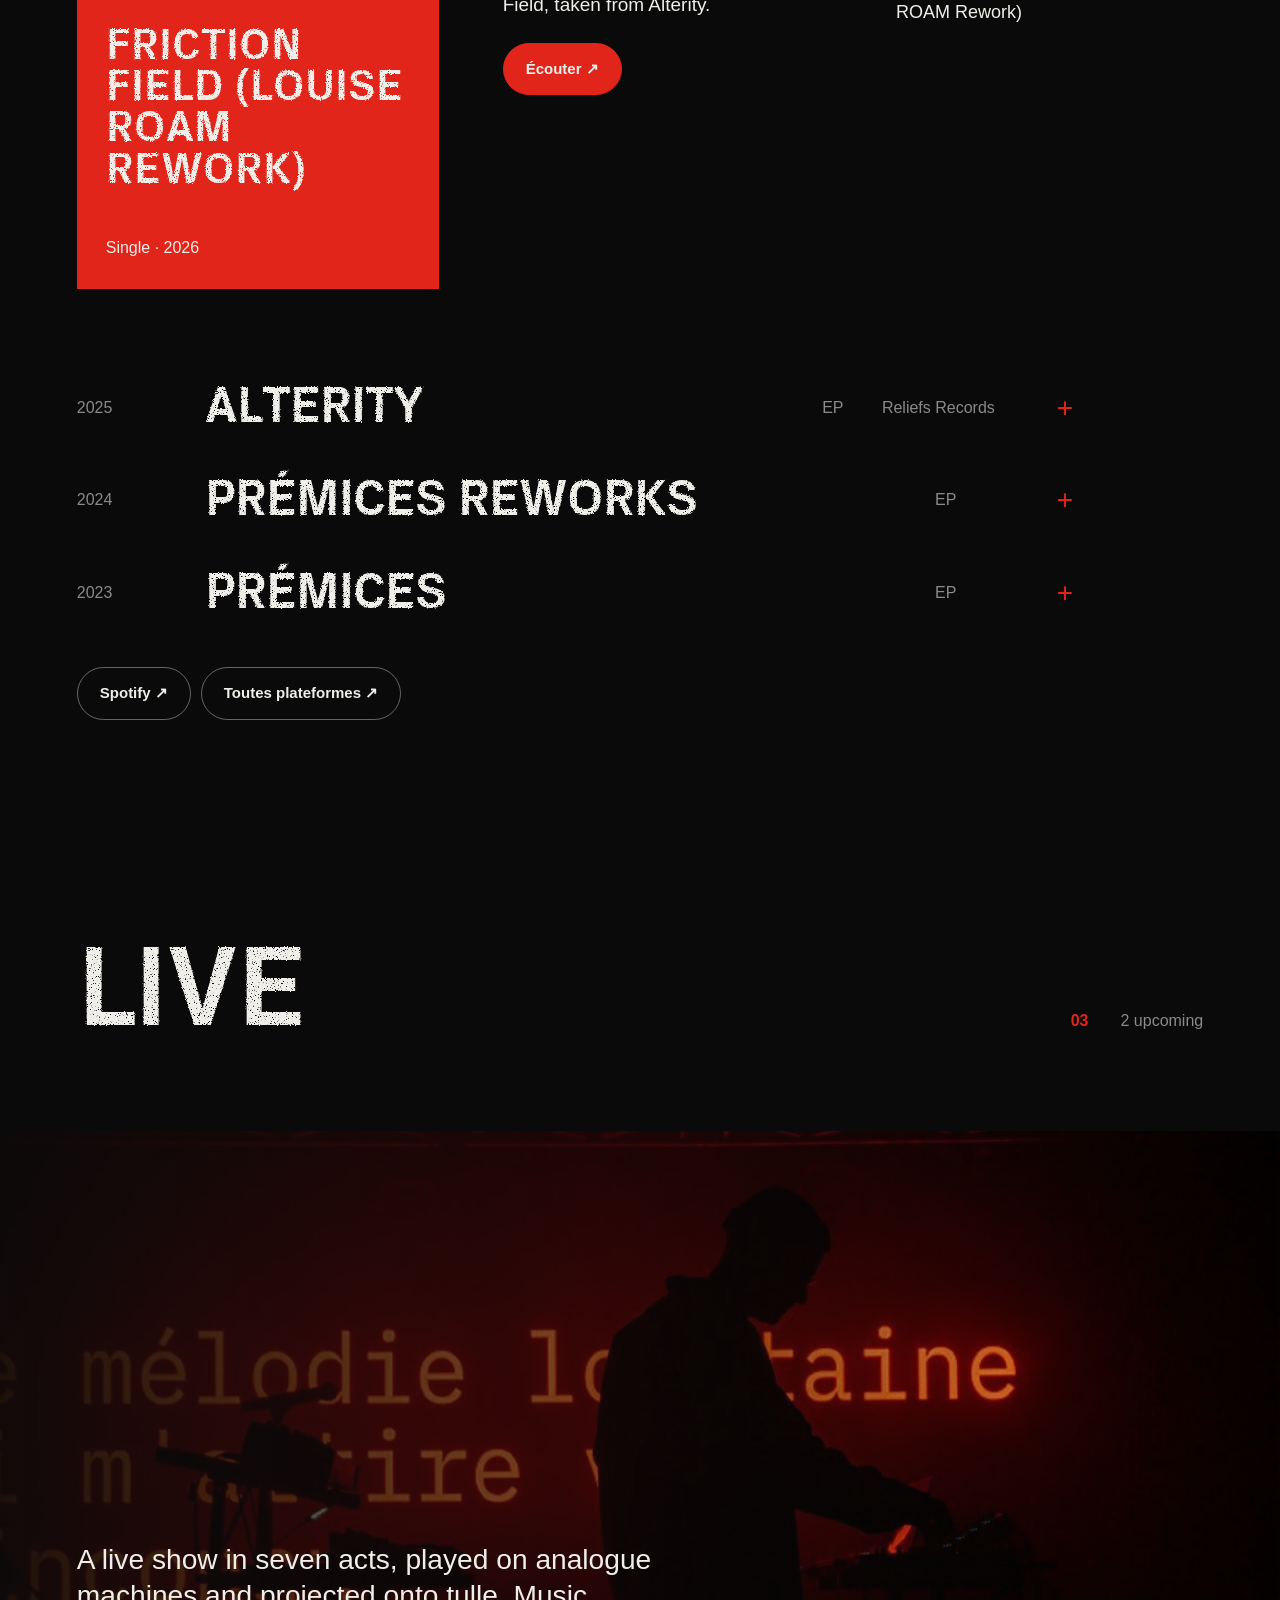
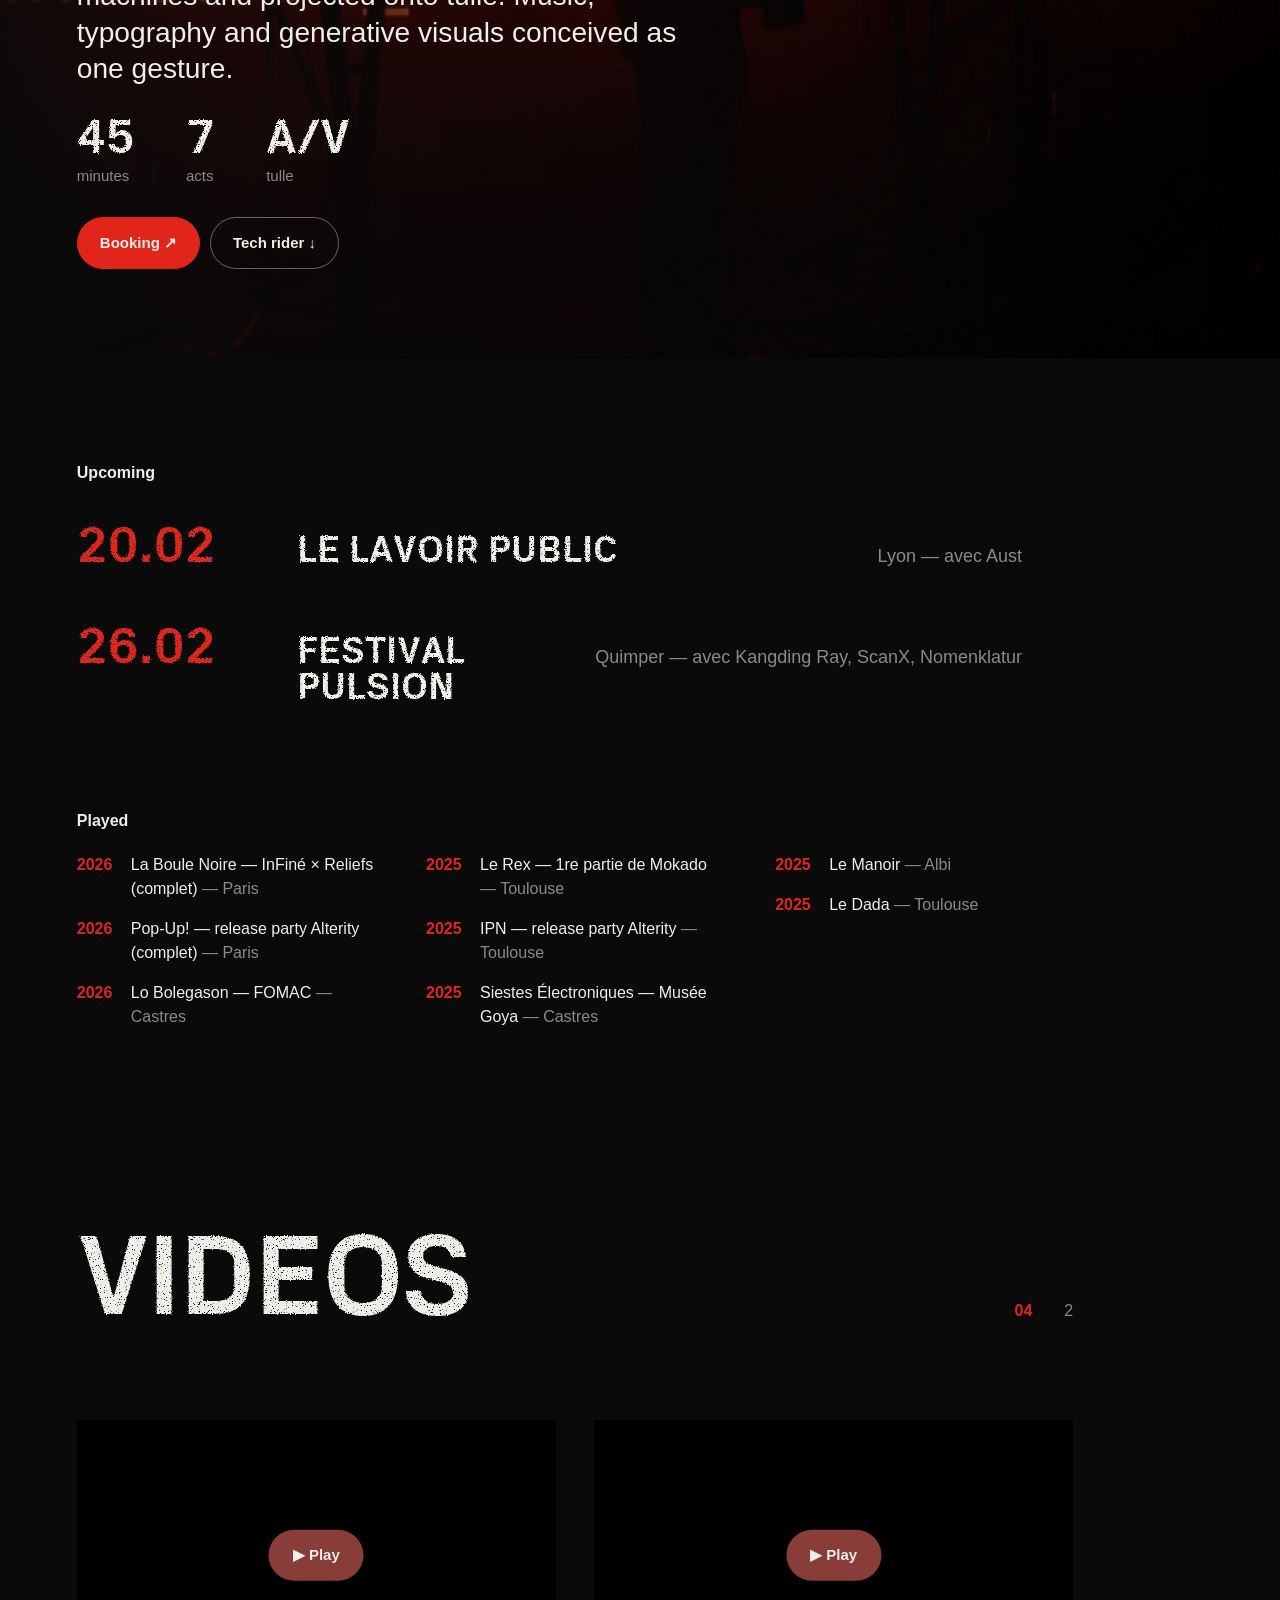
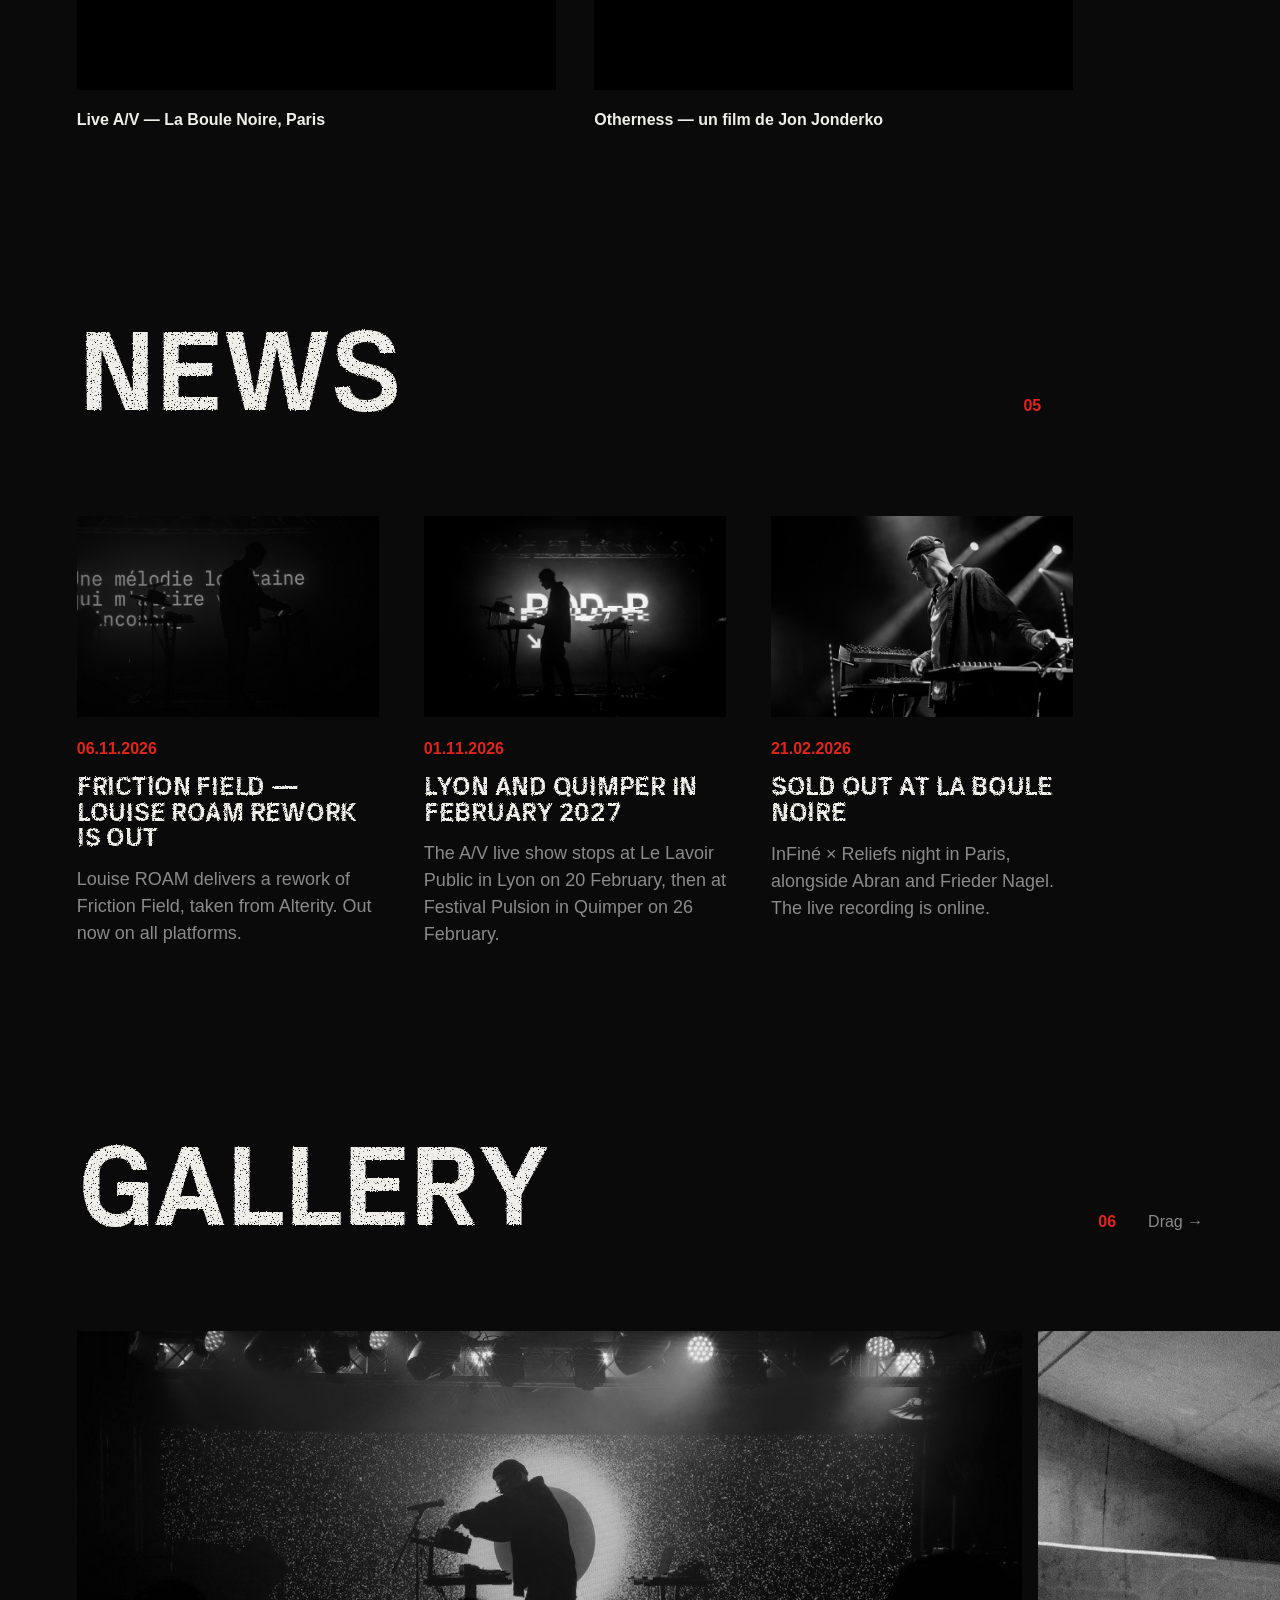
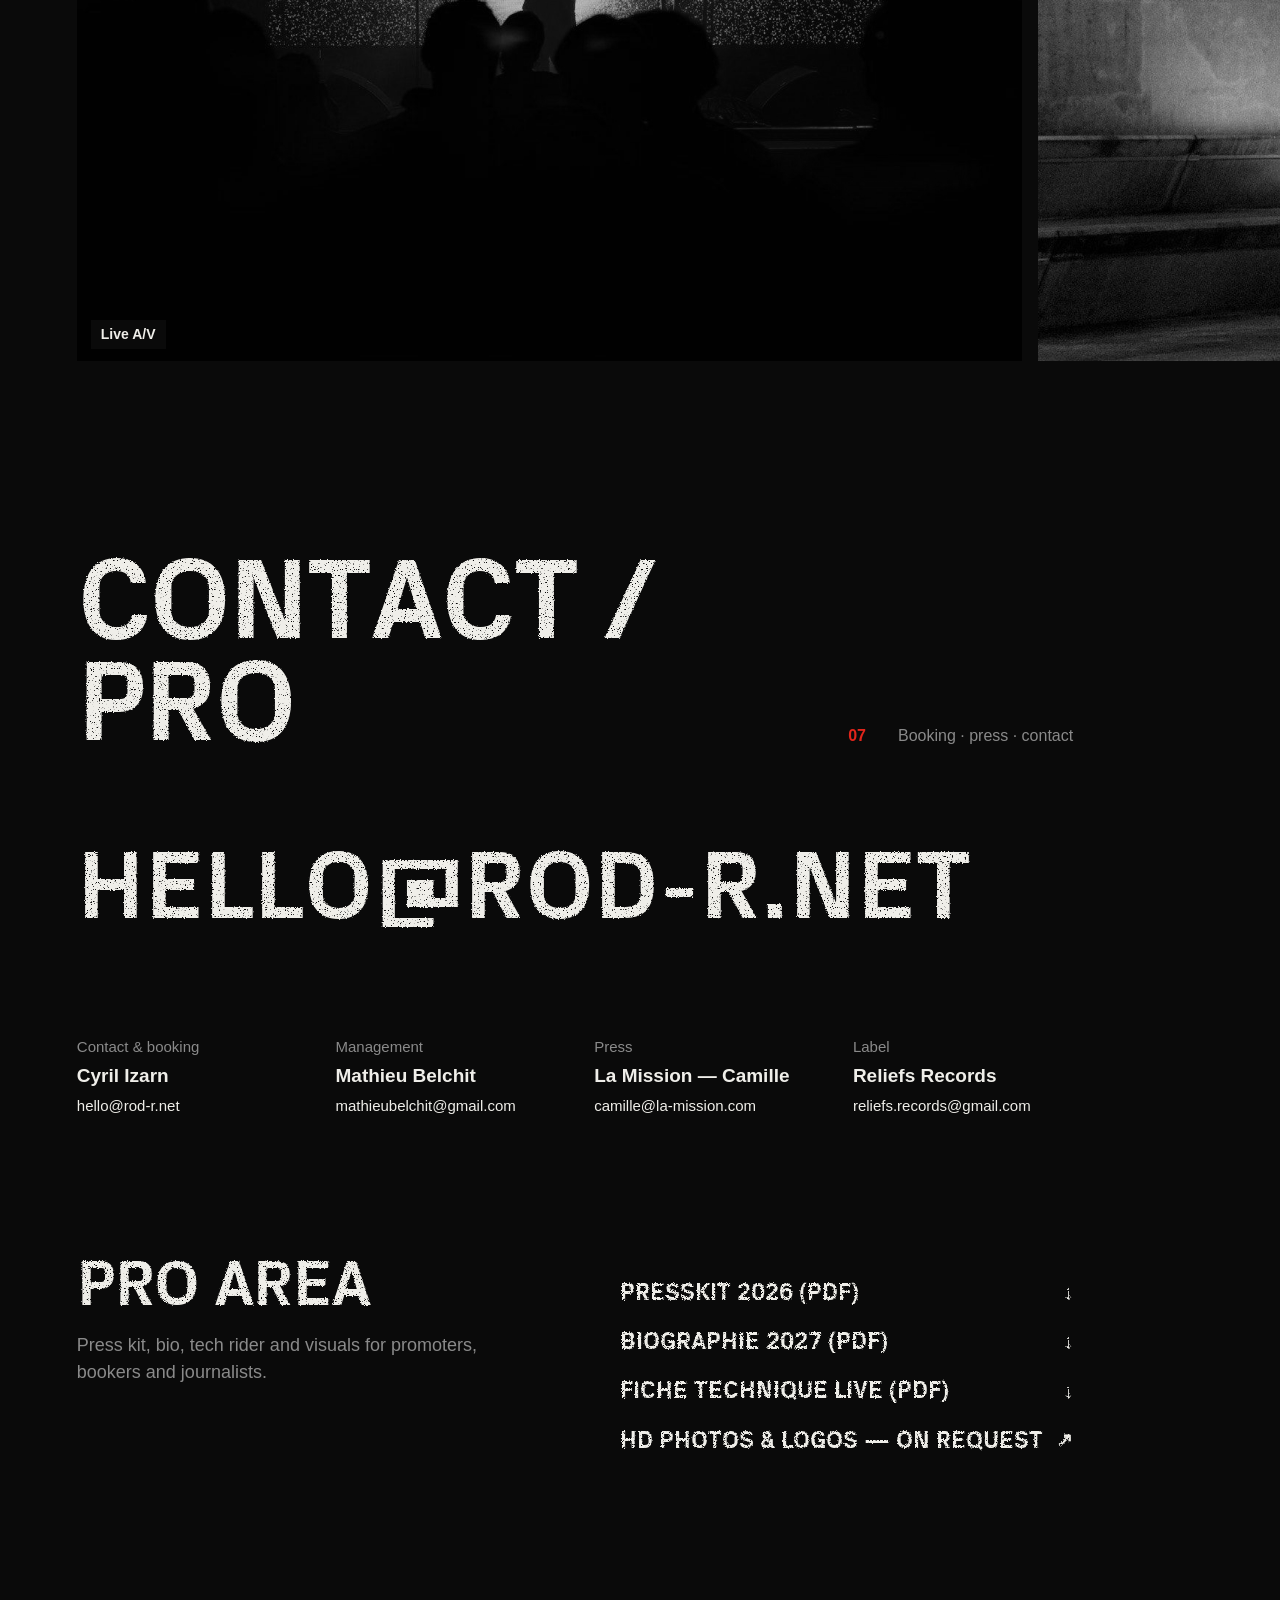
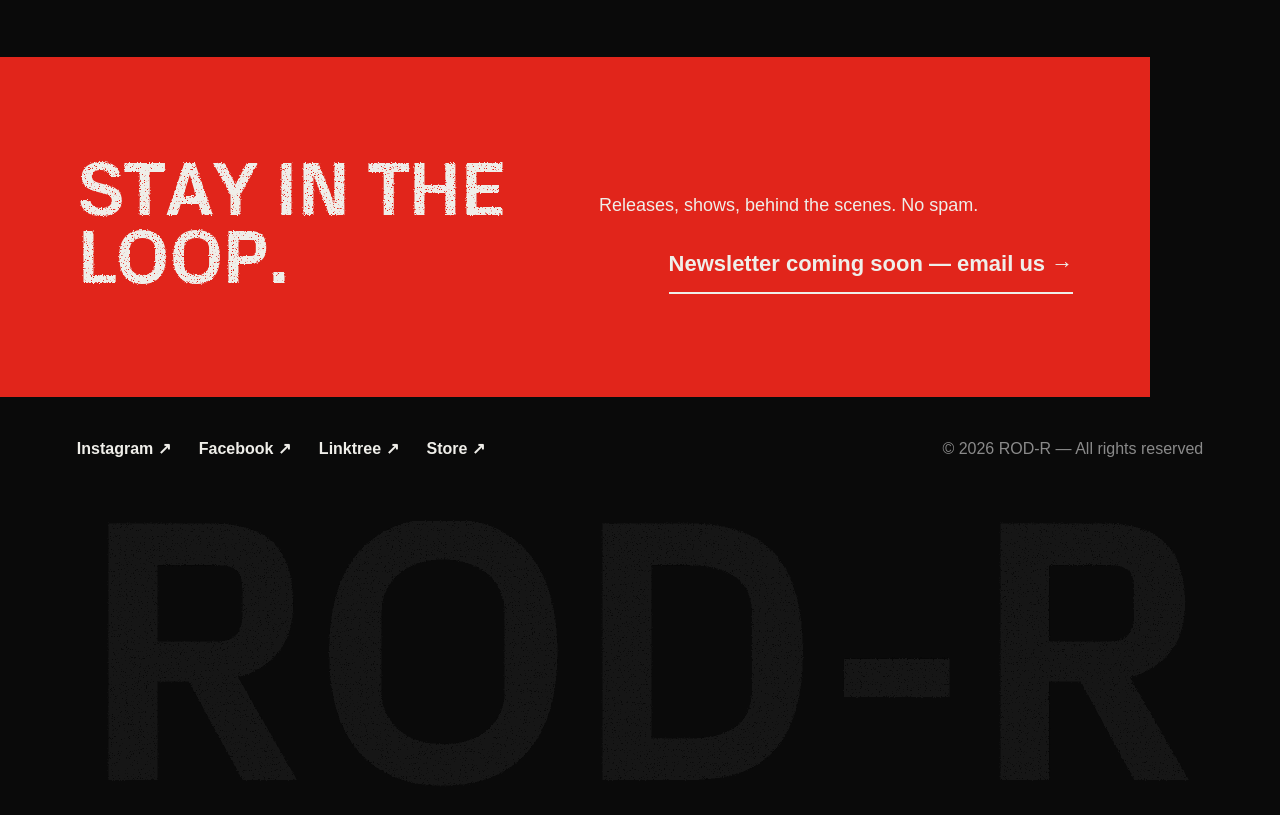
==== commit 6a306c64: "About : accroche en gros à gauche, vidéo, bio courte + presse en grand ; parallaxe continue Co-Autho" ====
--- a/index.html
+++ b/index.html
@@ -12,10 +12,10 @@
 <meta name="theme-color" content="#0a0a0a">
 <link rel="icon" href="/assets/favicon.svg" type="image/svg+xml">
 <link rel="preload" href="/assets/fonts/PxGrotesk-Bold.woff" as="font" type="font/woff" crossorigin>
-<link rel="stylesheet" href="/assets/style.css?v=1794701746">
+<link rel="stylesheet" href="/assets/style.css?v=1794702032">
 </head>
 <body>
 <noscript><p style="padding:120px 24px">ROD-R — hello@rod-r.net</p></noscript>
-<script src="/assets/app.js?v=1794701746" defer></script>
+<script src="/assets/app.js?v=1794702032" defer></script>
 </body>
 </html>
--- a/assets/style.css
+++ b/assets/style.css
@@ -324,8 +324,6 @@
 .hero-type .tl-line { display: inline-block; }
 /* order: black hole -> About (slides over, offset 30%) -> video (left) */
 body #about { position: relative; z-index: 5; }
-#about .sec-head, #about .bio { margin-left: 30%; }
-@media (max-width: 900px) { #about .sec-head, #about .bio { margin-left: 0; } }
 .reel-sec { height: auto; padding: var(--space) 0 0 16px; }
 .reel-pin { position: static; align-items: flex-start; }
 .reel { width: 80vw; max-width: none; transform-origin: 0 50%; }
@@ -333,3 +331,12 @@
 .hero { position: relative !important; }
 .hero canvas, .hero .hero-type { will-change: transform; }
 .hero { overflow: visible !important; } .hero canvas { z-index: 0; } body .sec, .reel-sec { position: relative; z-index: 2; }
+/* About: big lead left, video, then short text + press */
+.about-lead { font-size: clamp(30px, 3.8vw, 64px); line-height: 1.08; letter-spacing: -0.02em; font-weight: 700; max-width: 22ch; }
+.about-more { position: relative; z-index: 2; display: grid; grid-template-columns: minmax(0, 1fr) minmax(0, 1fr); gap: clamp(40px, 7vw, 140px); padding: clamp(56px, 7vw, 110px) calc(var(--pad) + 130px) 0 var(--pad); }
+.about-short { font-size: 18px; line-height: 1.55; color: #c9c8c3; max-width: 52ch; }
+.press .mono { font-weight: 700; color: var(--white); margin-bottom: 14px; }
+.press ul { list-style: none; display: flex; flex-direction: column; gap: 4px; }
+.press li { font-family: var(--cond); font-weight: 700; text-transform: uppercase; font-size: clamp(24px, 2.3vw, 38px); line-height: 1.05; letter-spacing: -0.01em; }
+@media (max-width: 900px) { .about-more { grid-template-columns: 1fr; padding-right: var(--pad); } }
+.reel-sec { padding-top: clamp(56px, 7vw, 110px); }
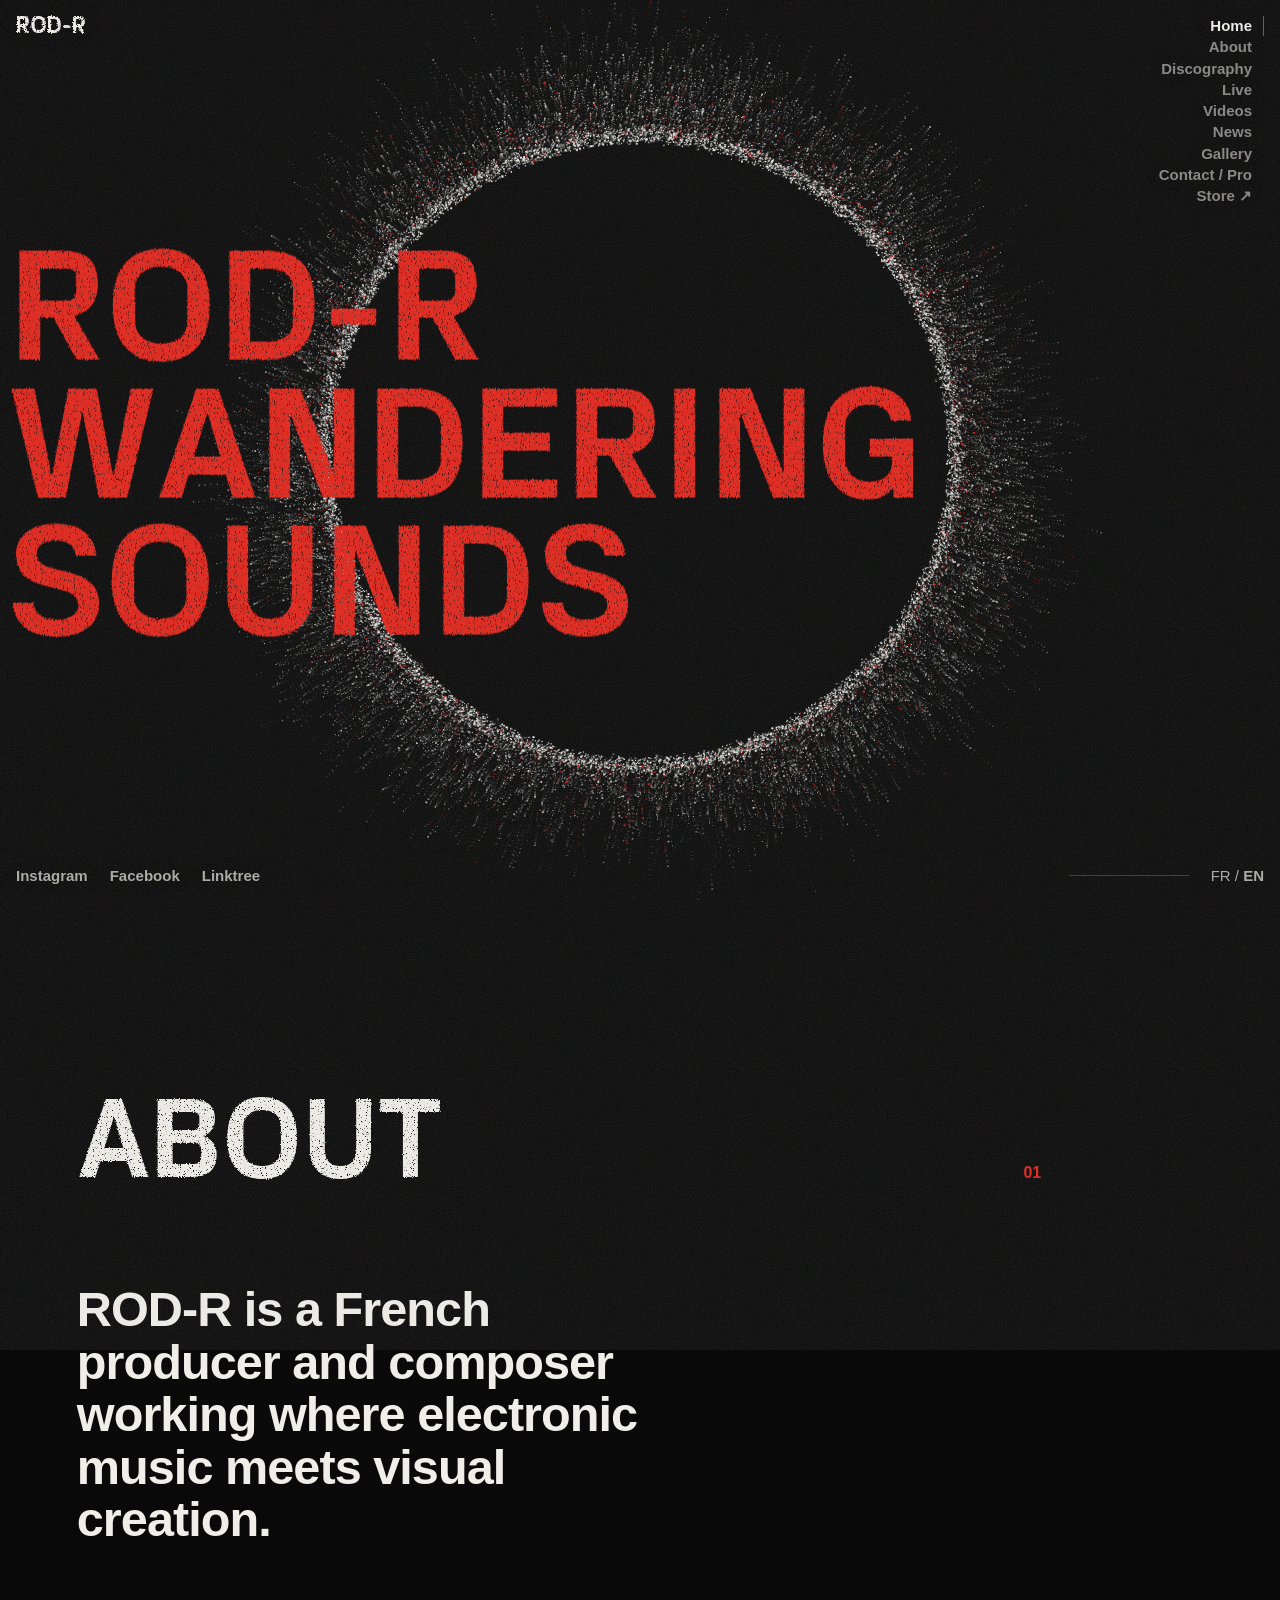
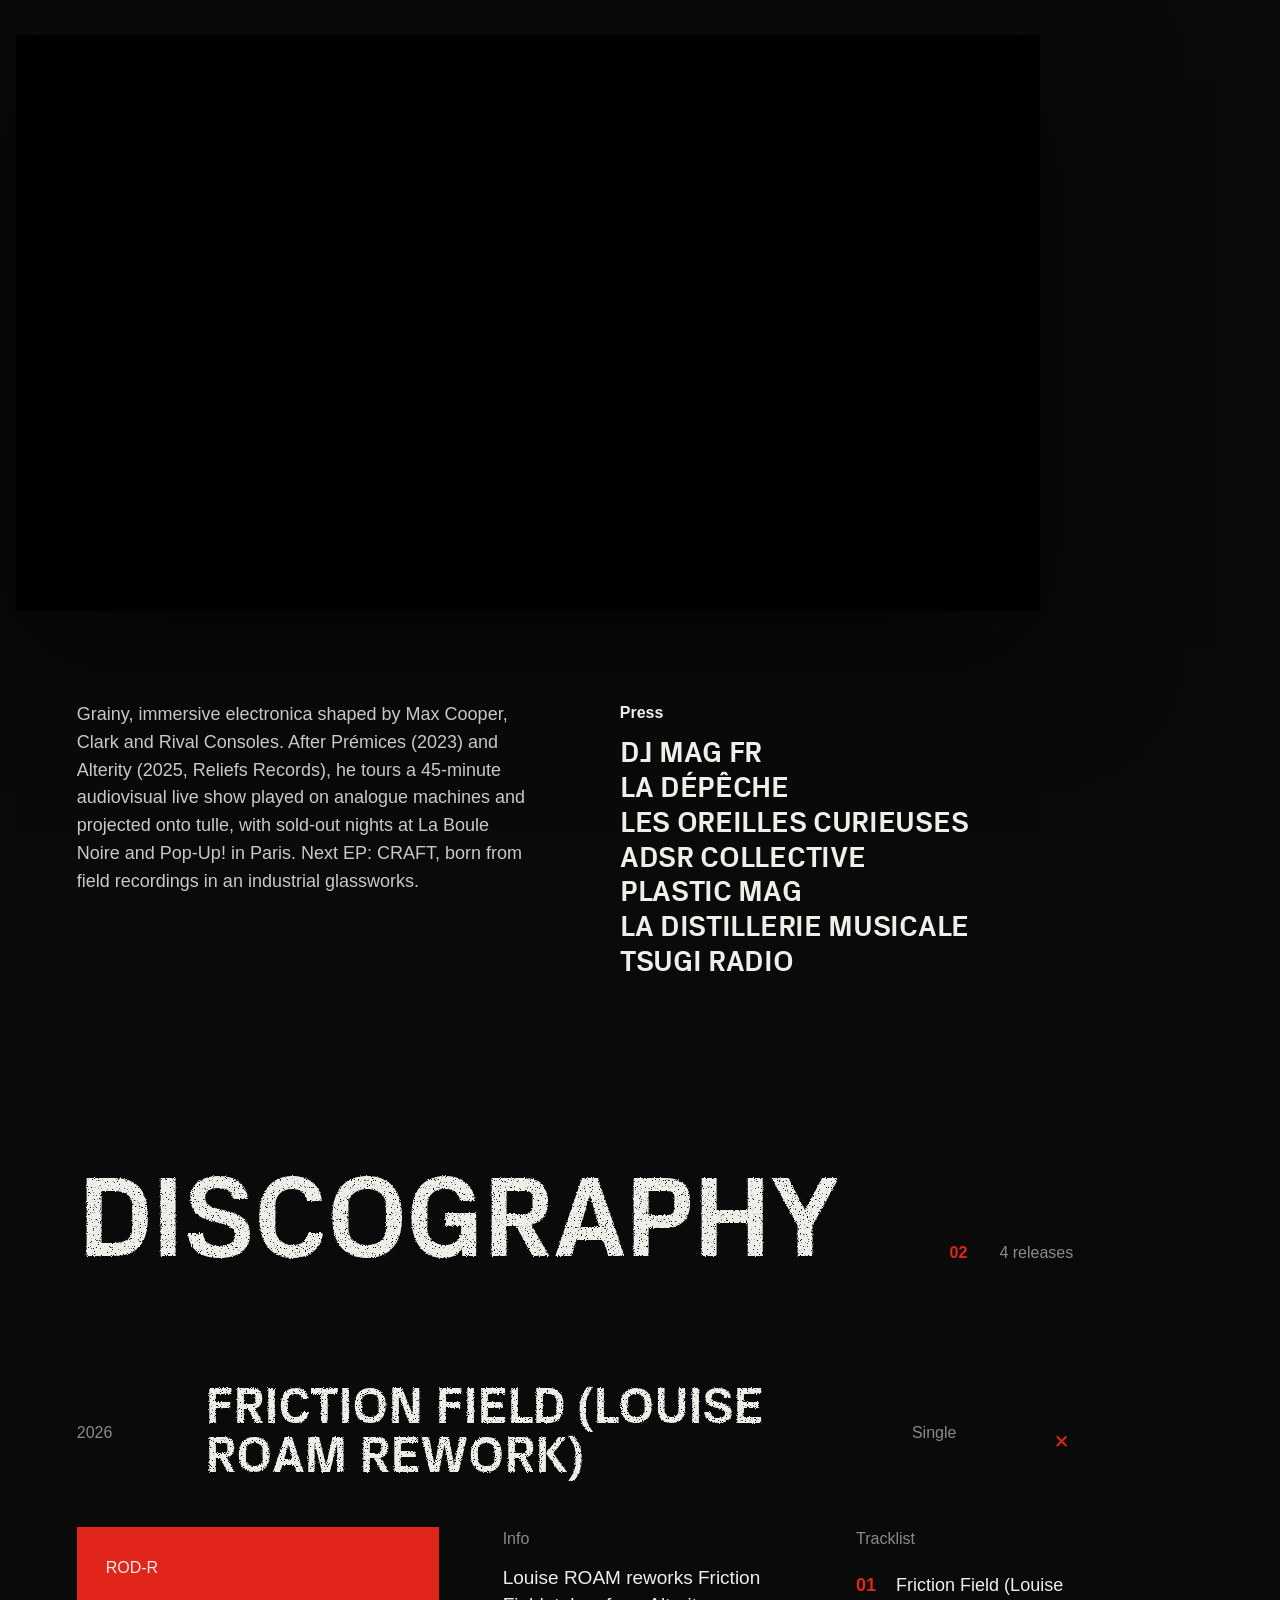
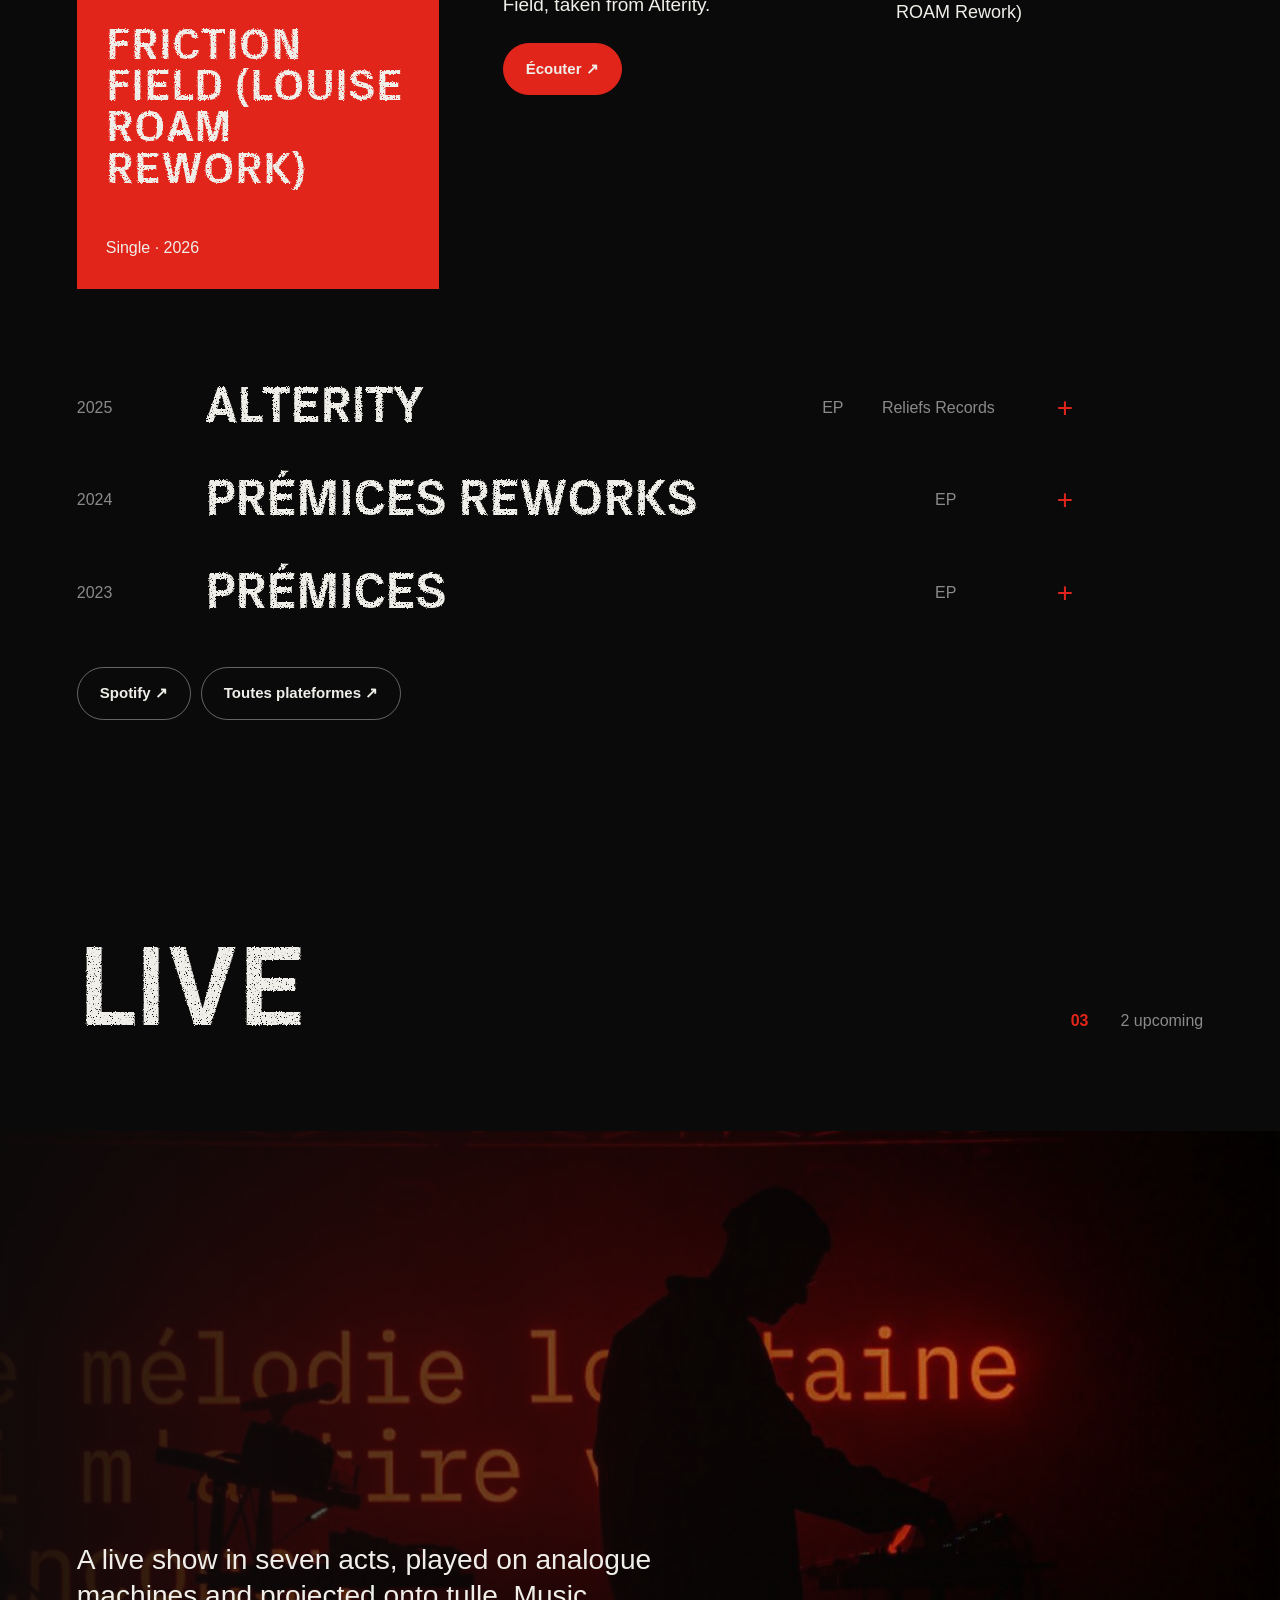
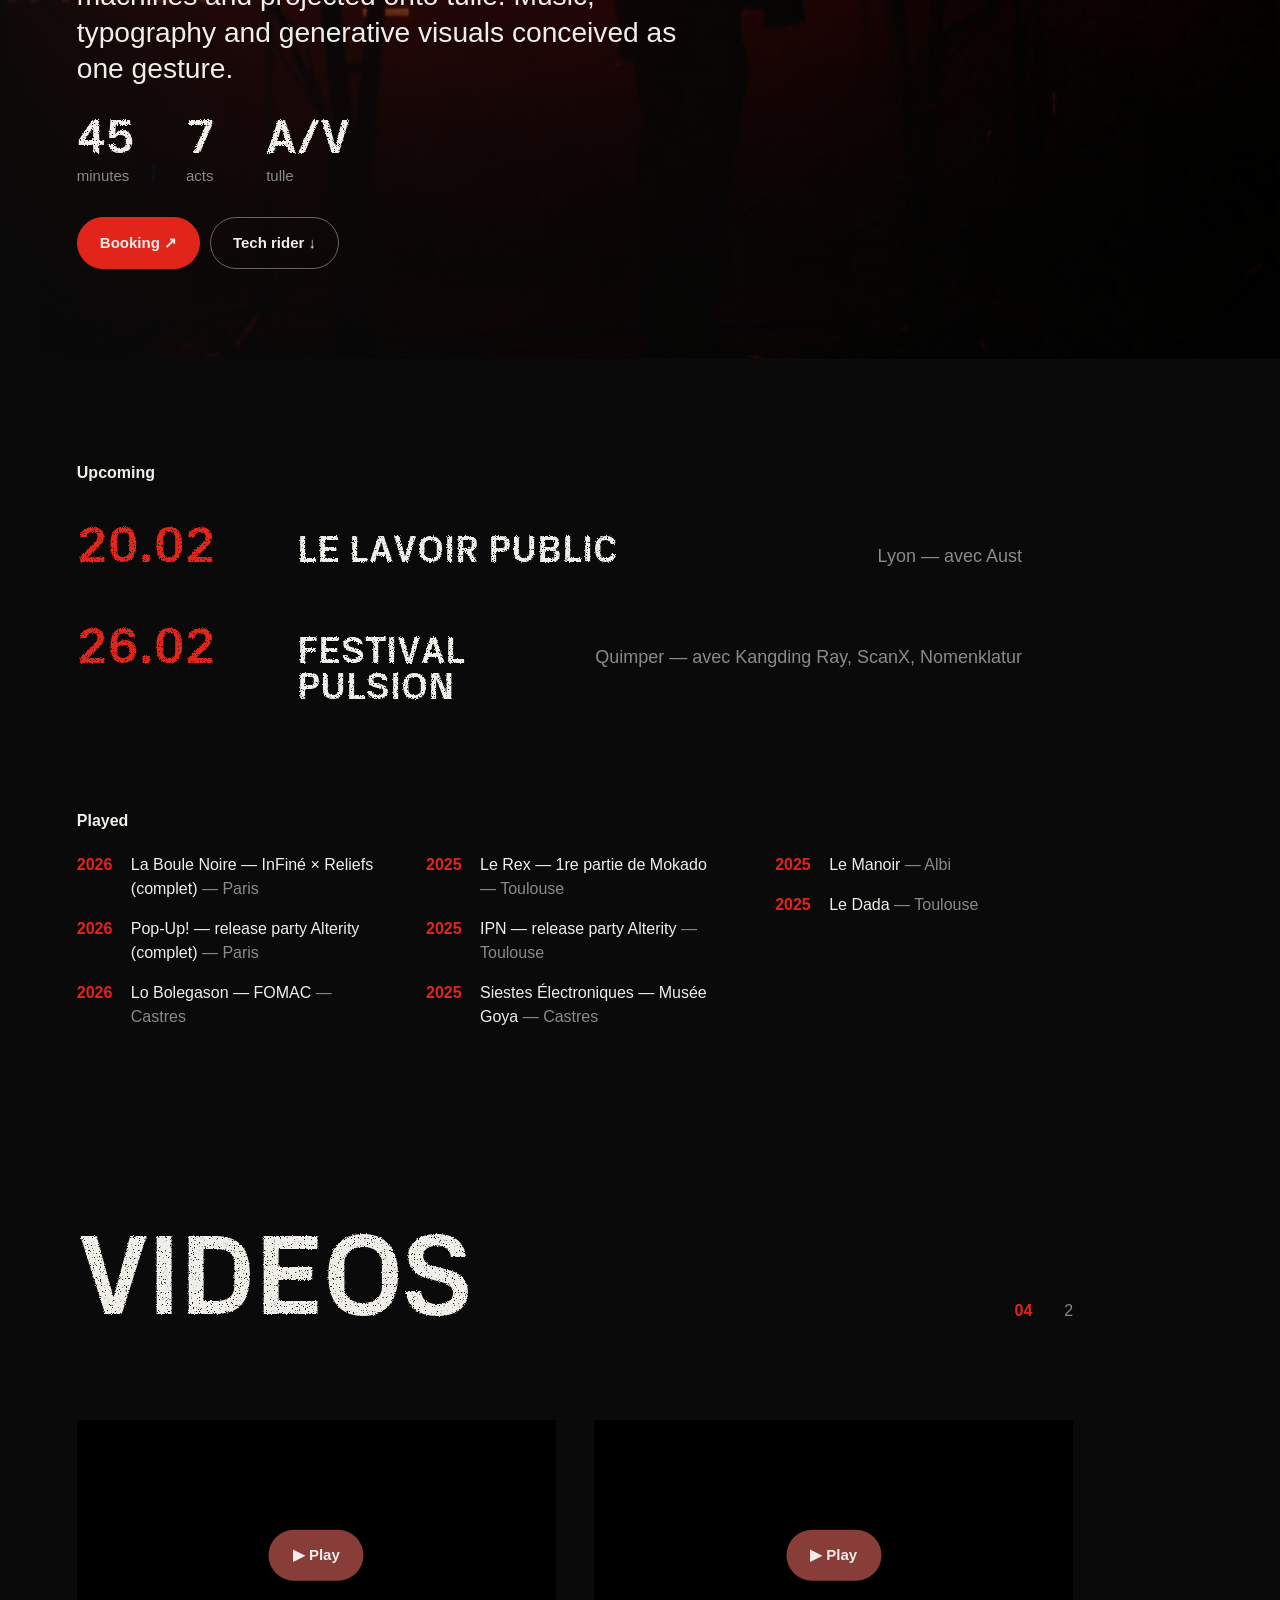
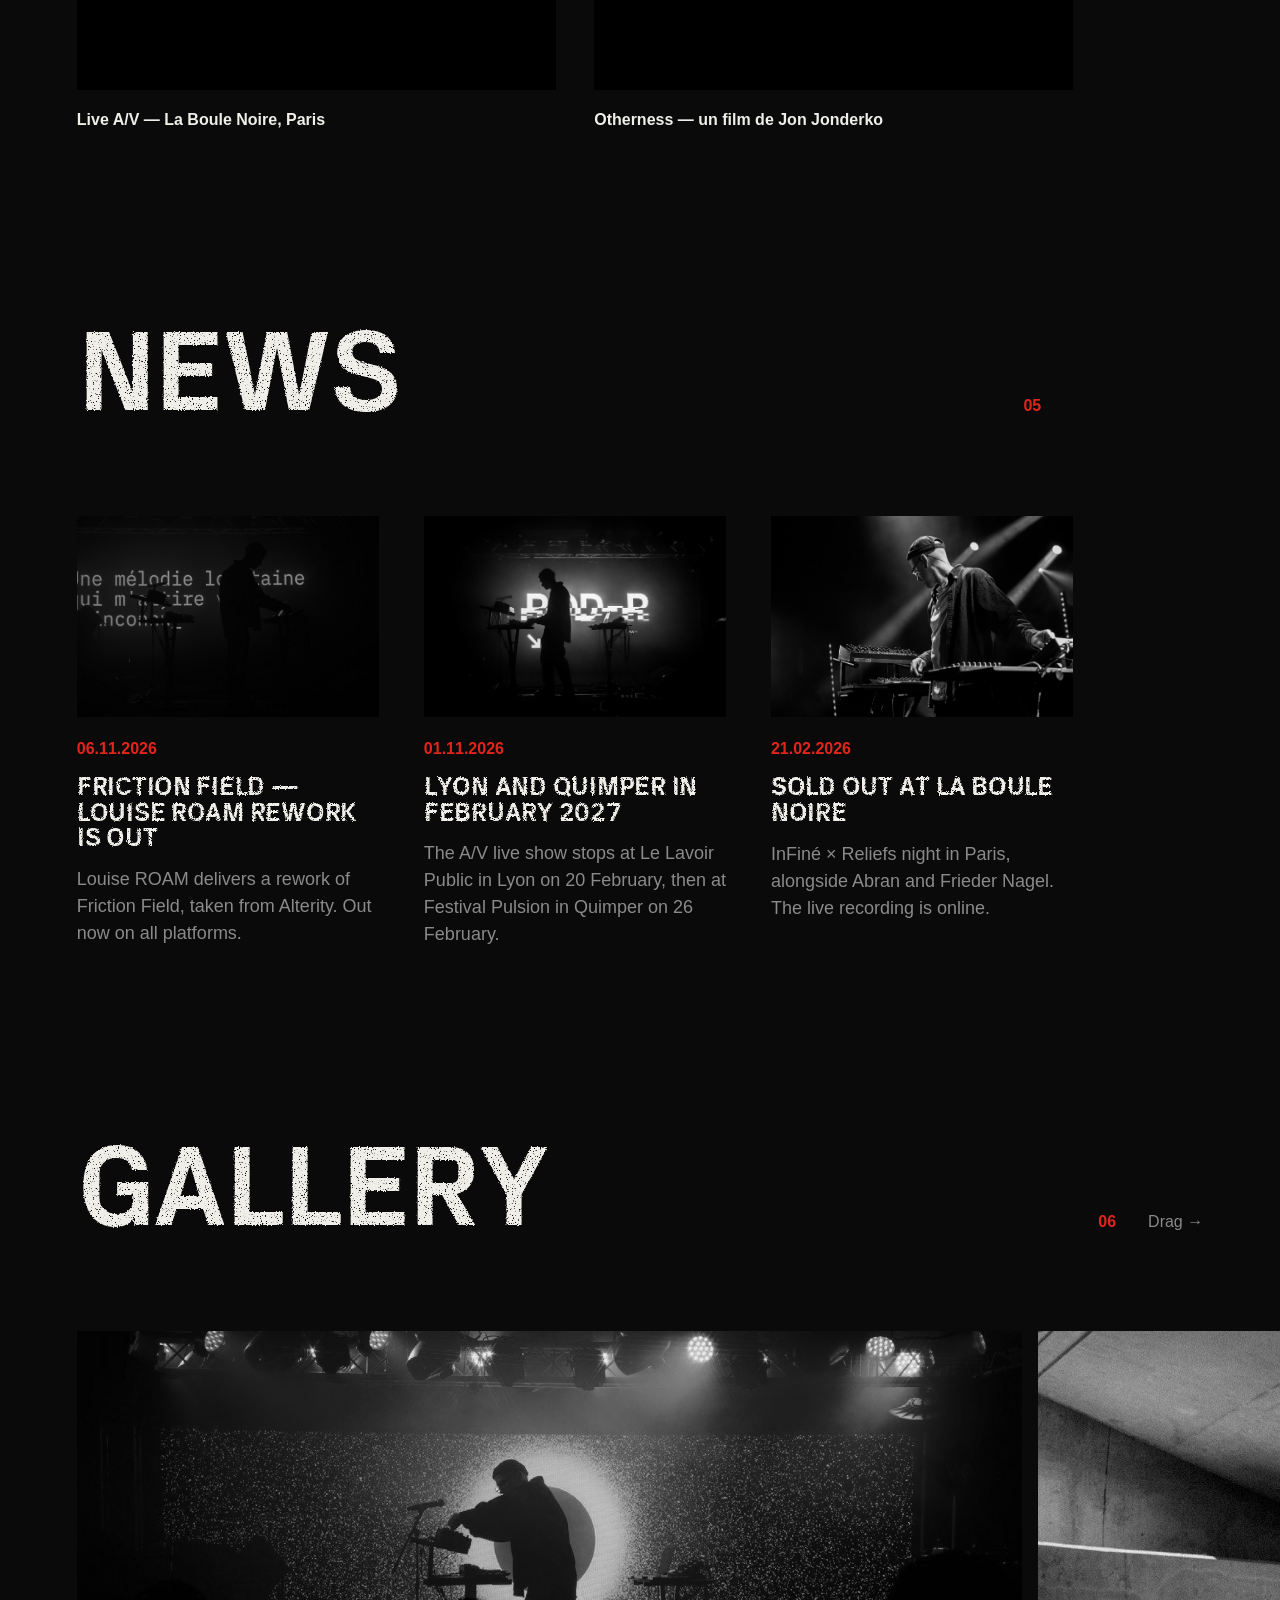
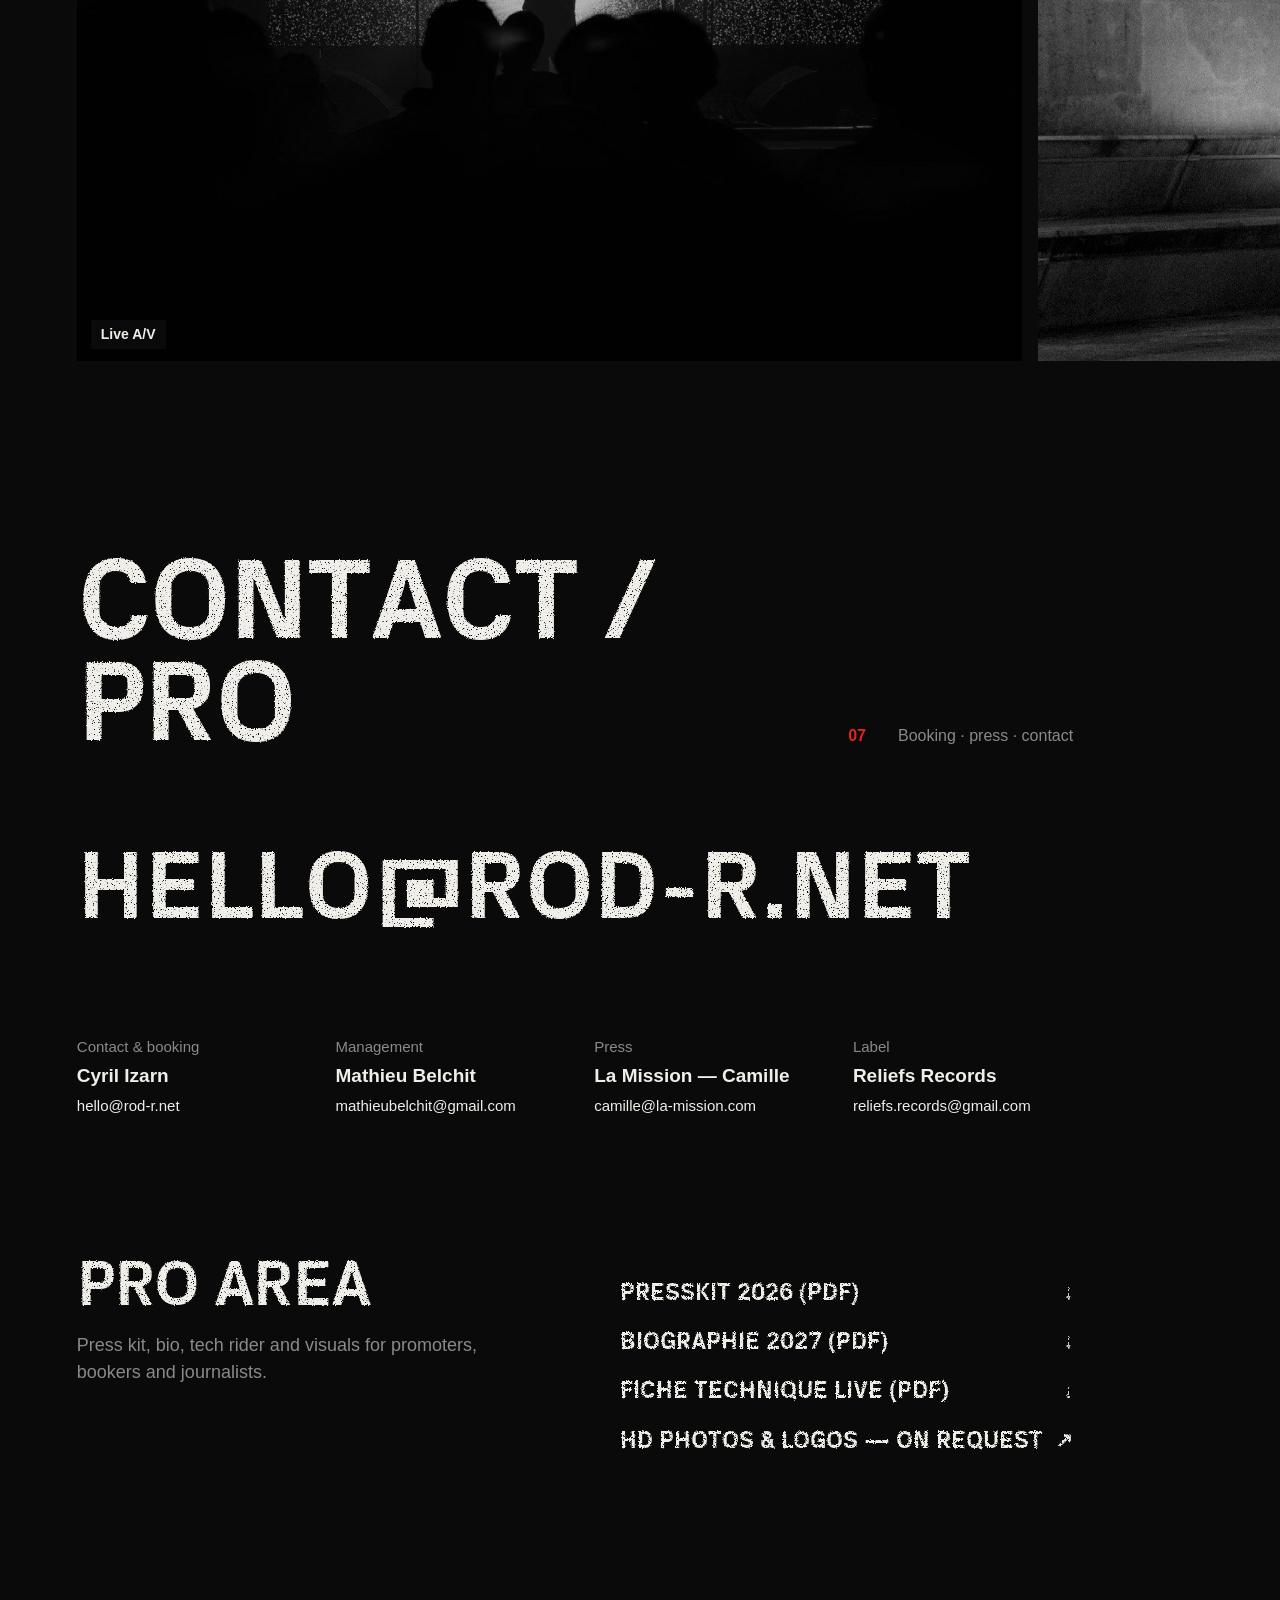
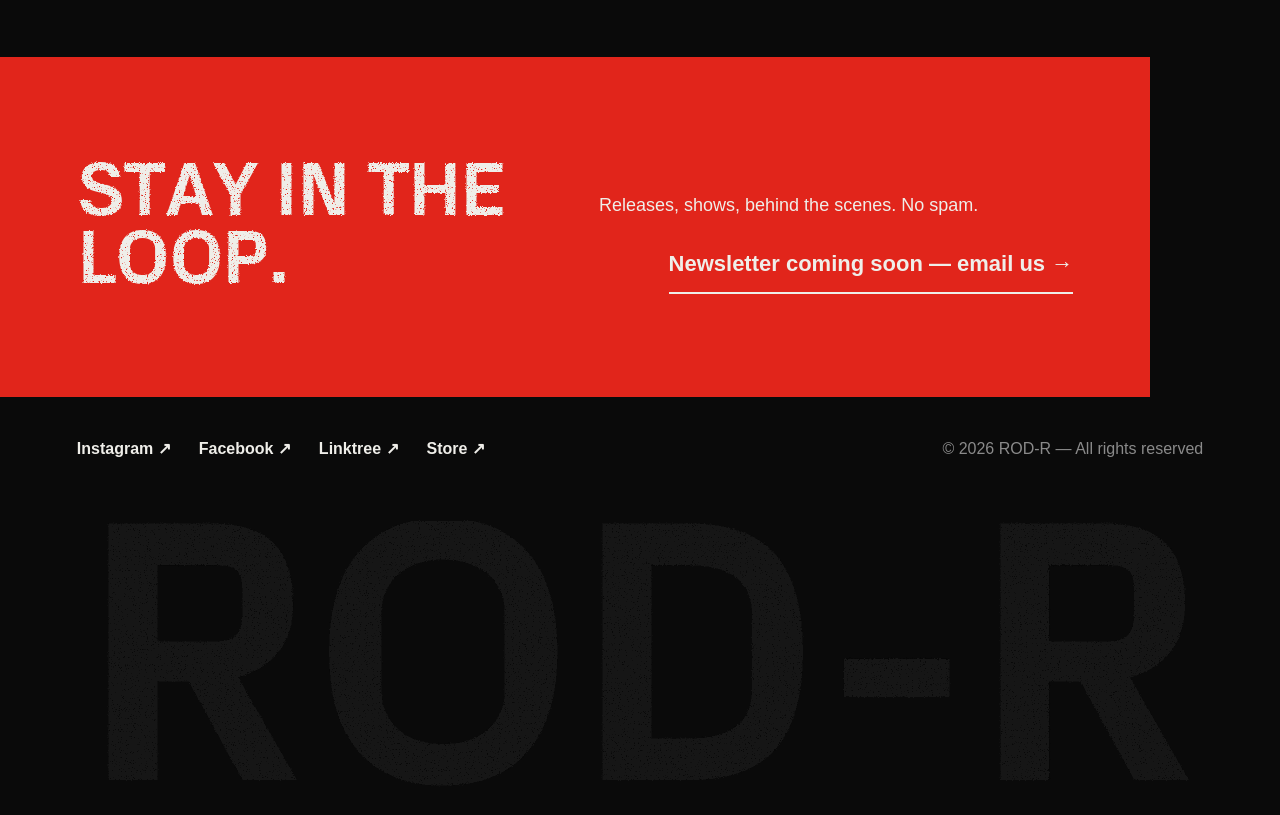
==== commit ca3cd394: "Trou noir : interaction partout sur la zone (souris suivie au niveau de la fenêtre) et plus forte Co" ====
--- a/index.html
+++ b/index.html
@@ -12,10 +12,10 @@
 <meta name="theme-color" content="#0a0a0a">
 <link rel="icon" href="/assets/favicon.svg" type="image/svg+xml">
 <link rel="preload" href="/assets/fonts/PxGrotesk-Bold.woff" as="font" type="font/woff" crossorigin>
-<link rel="stylesheet" href="/assets/style.css?v=1794702032">
+<link rel="stylesheet" href="/assets/style.css?v=1794702145">
 </head>
 <body>
 <noscript><p style="padding:120px 24px">ROD-R — hello@rod-r.net</p></noscript>
-<script src="/assets/app.js?v=1794702032" defer></script>
+<script src="/assets/app.js?v=1794702145" defer></script>
 </body>
 </html>
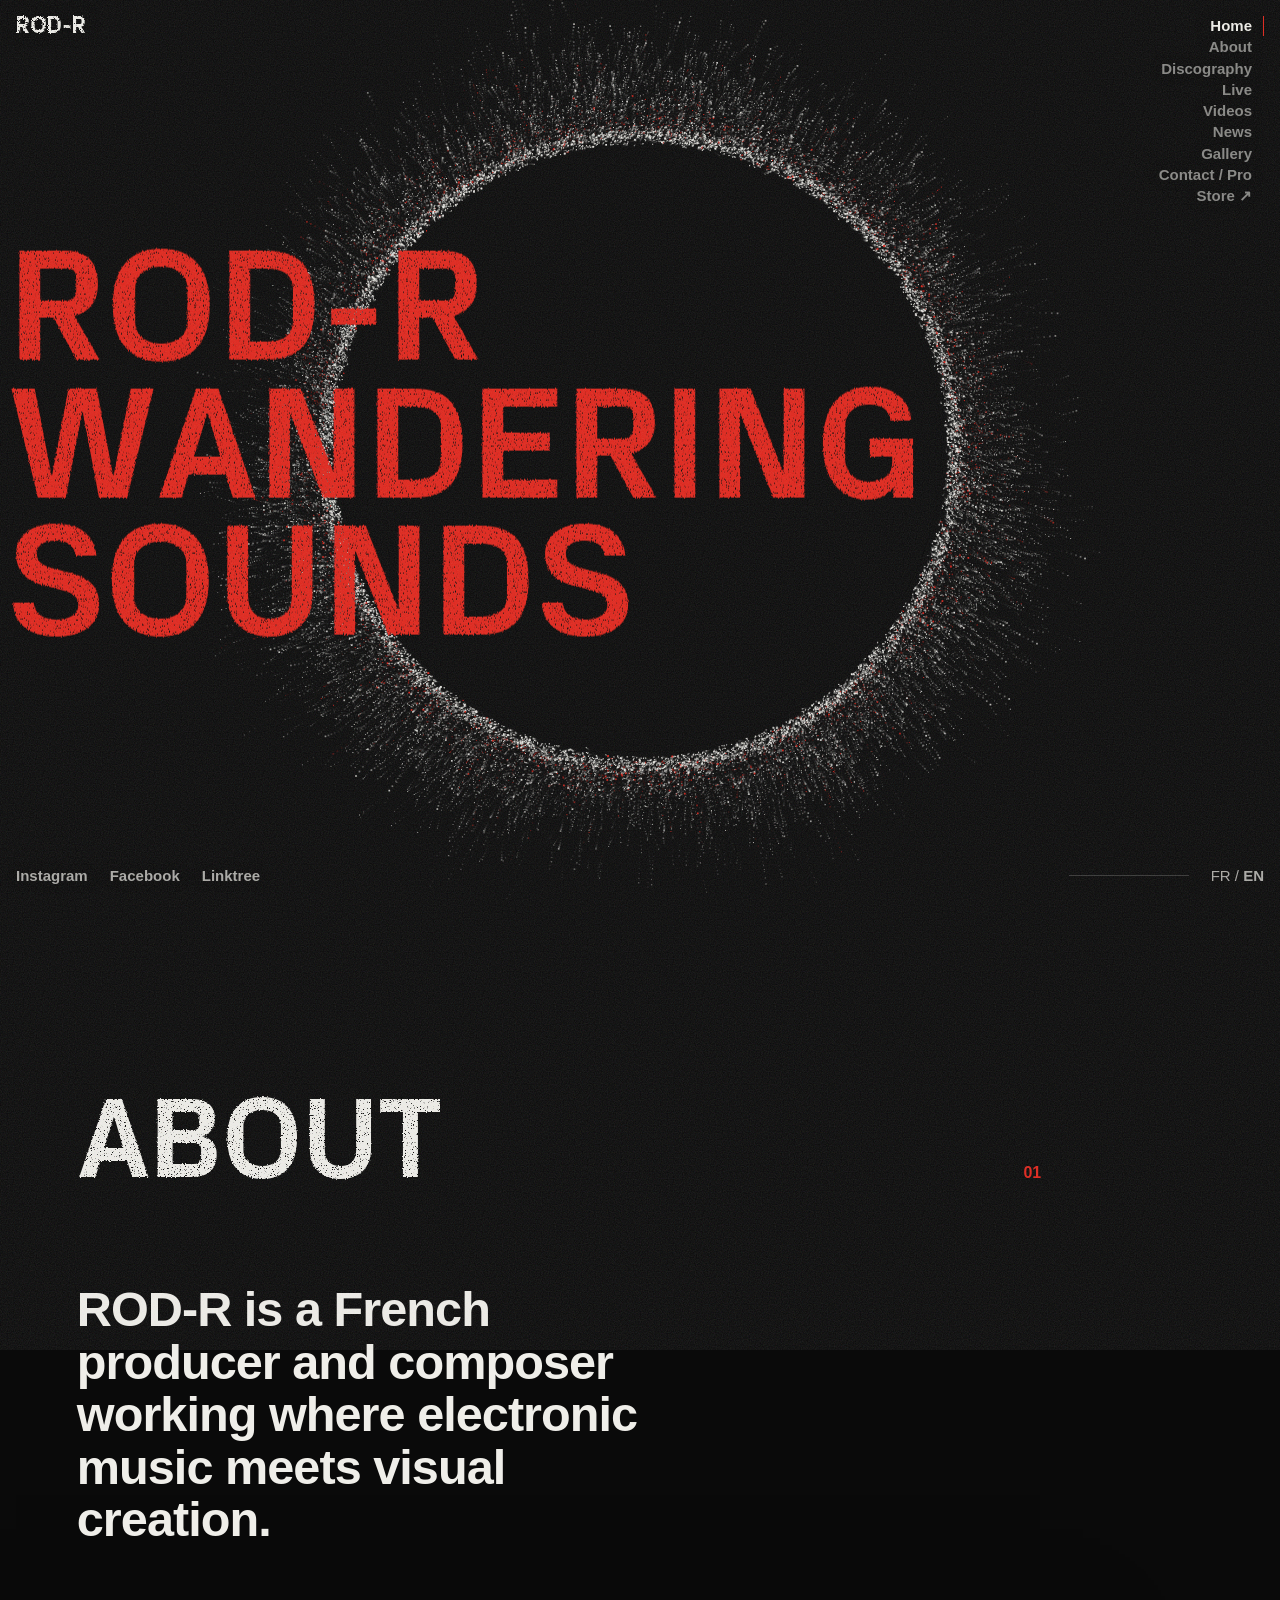
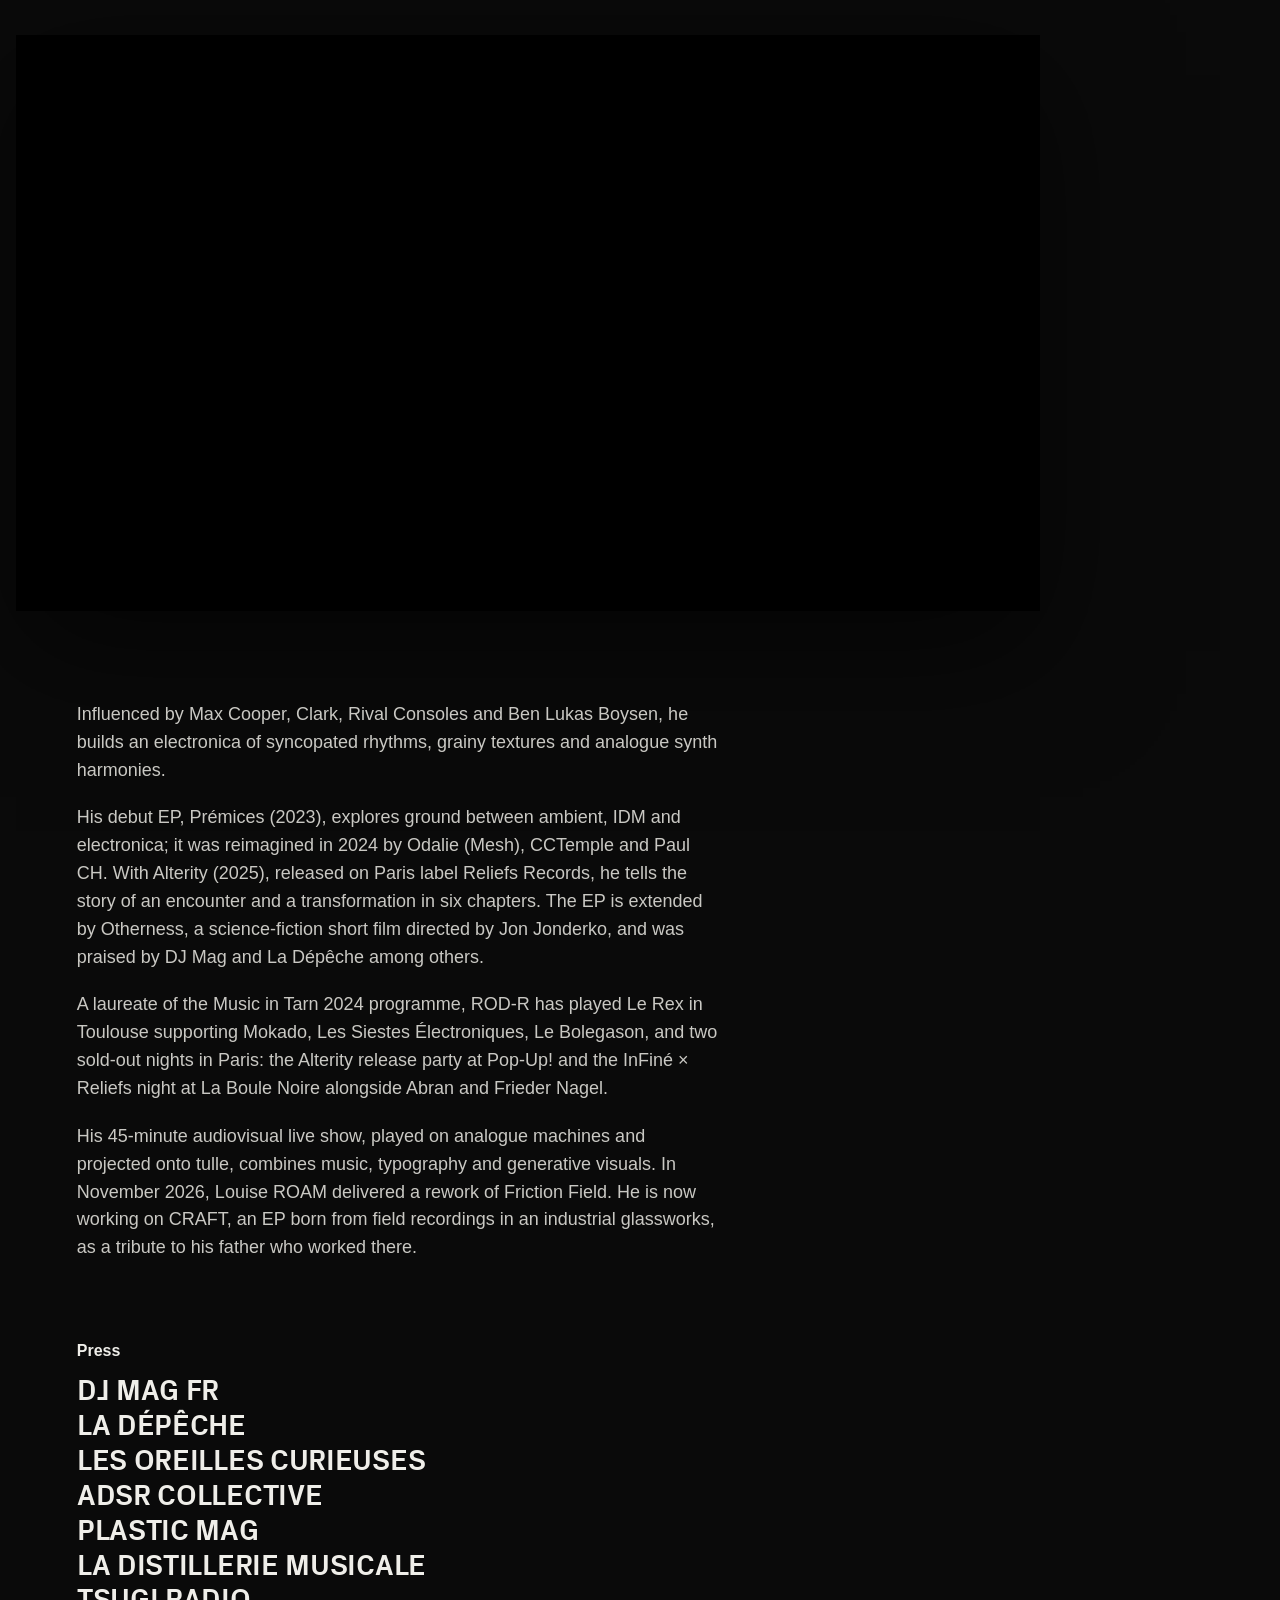
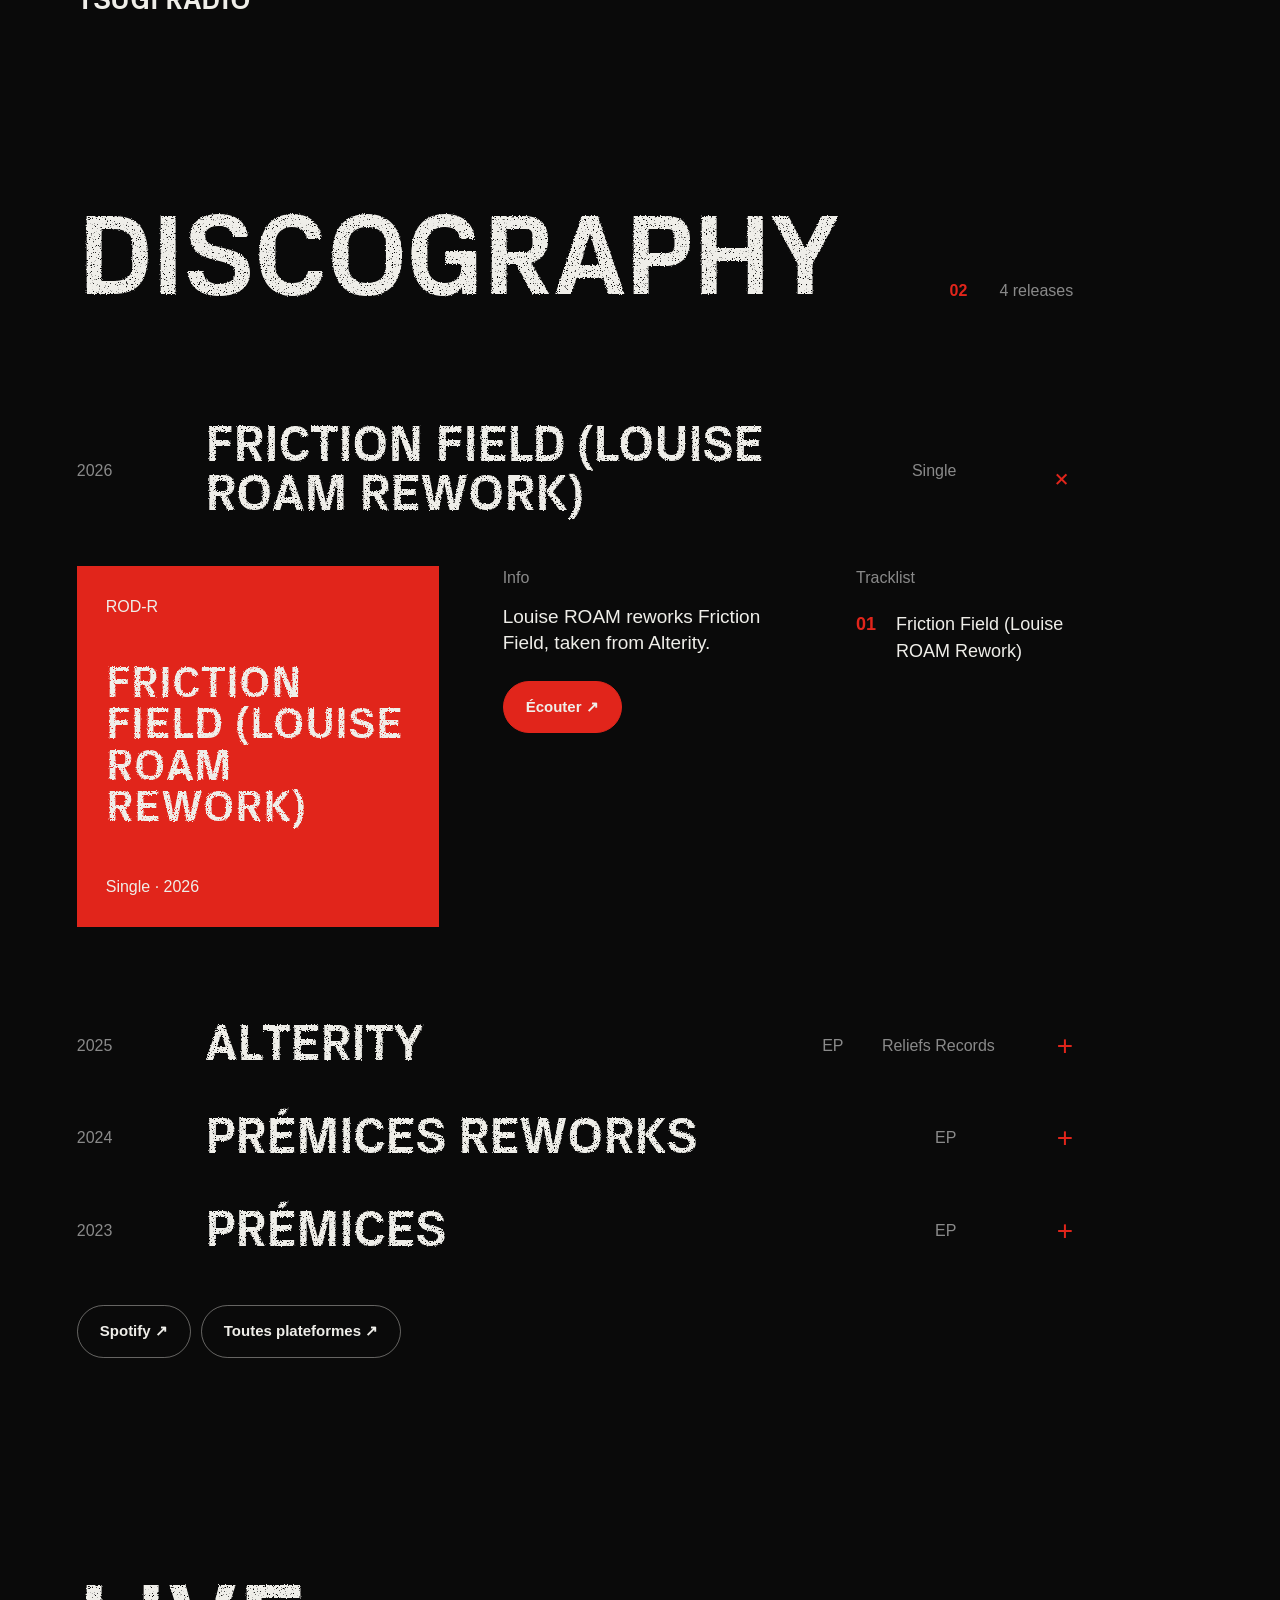
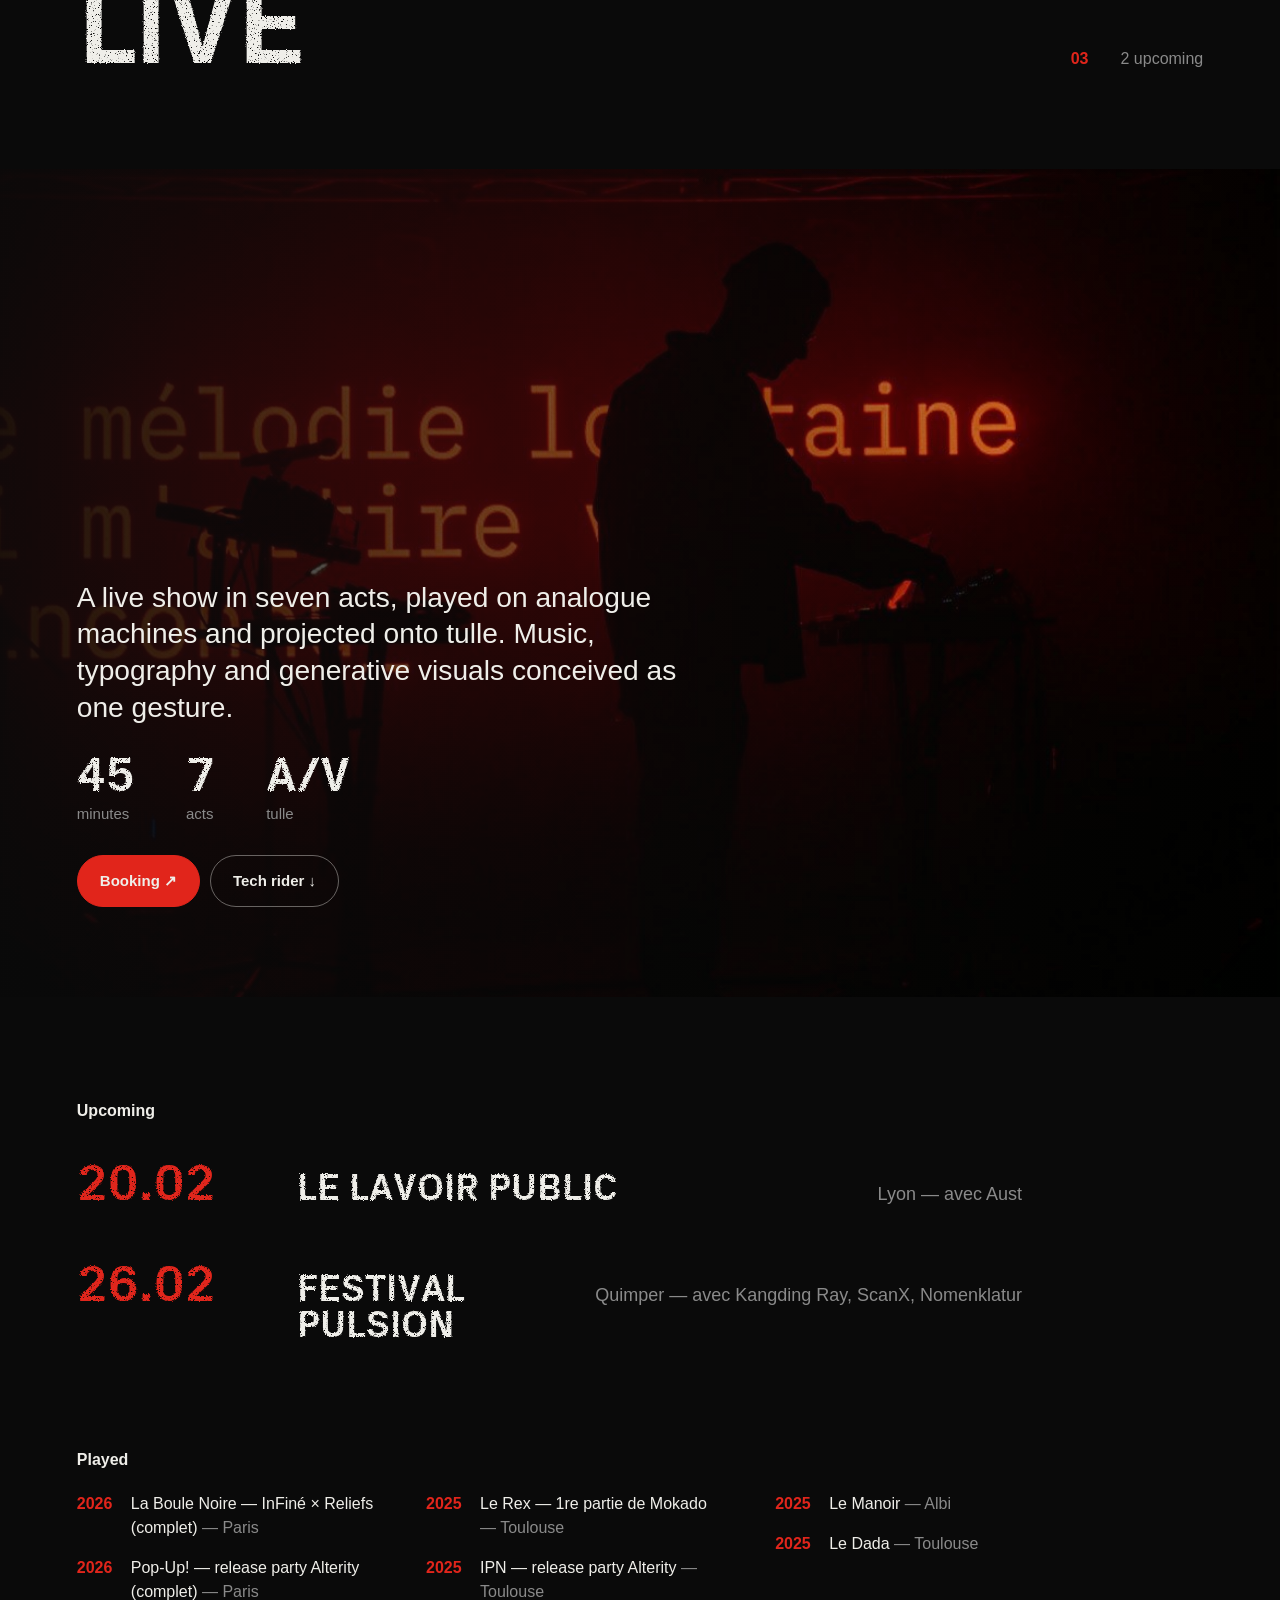
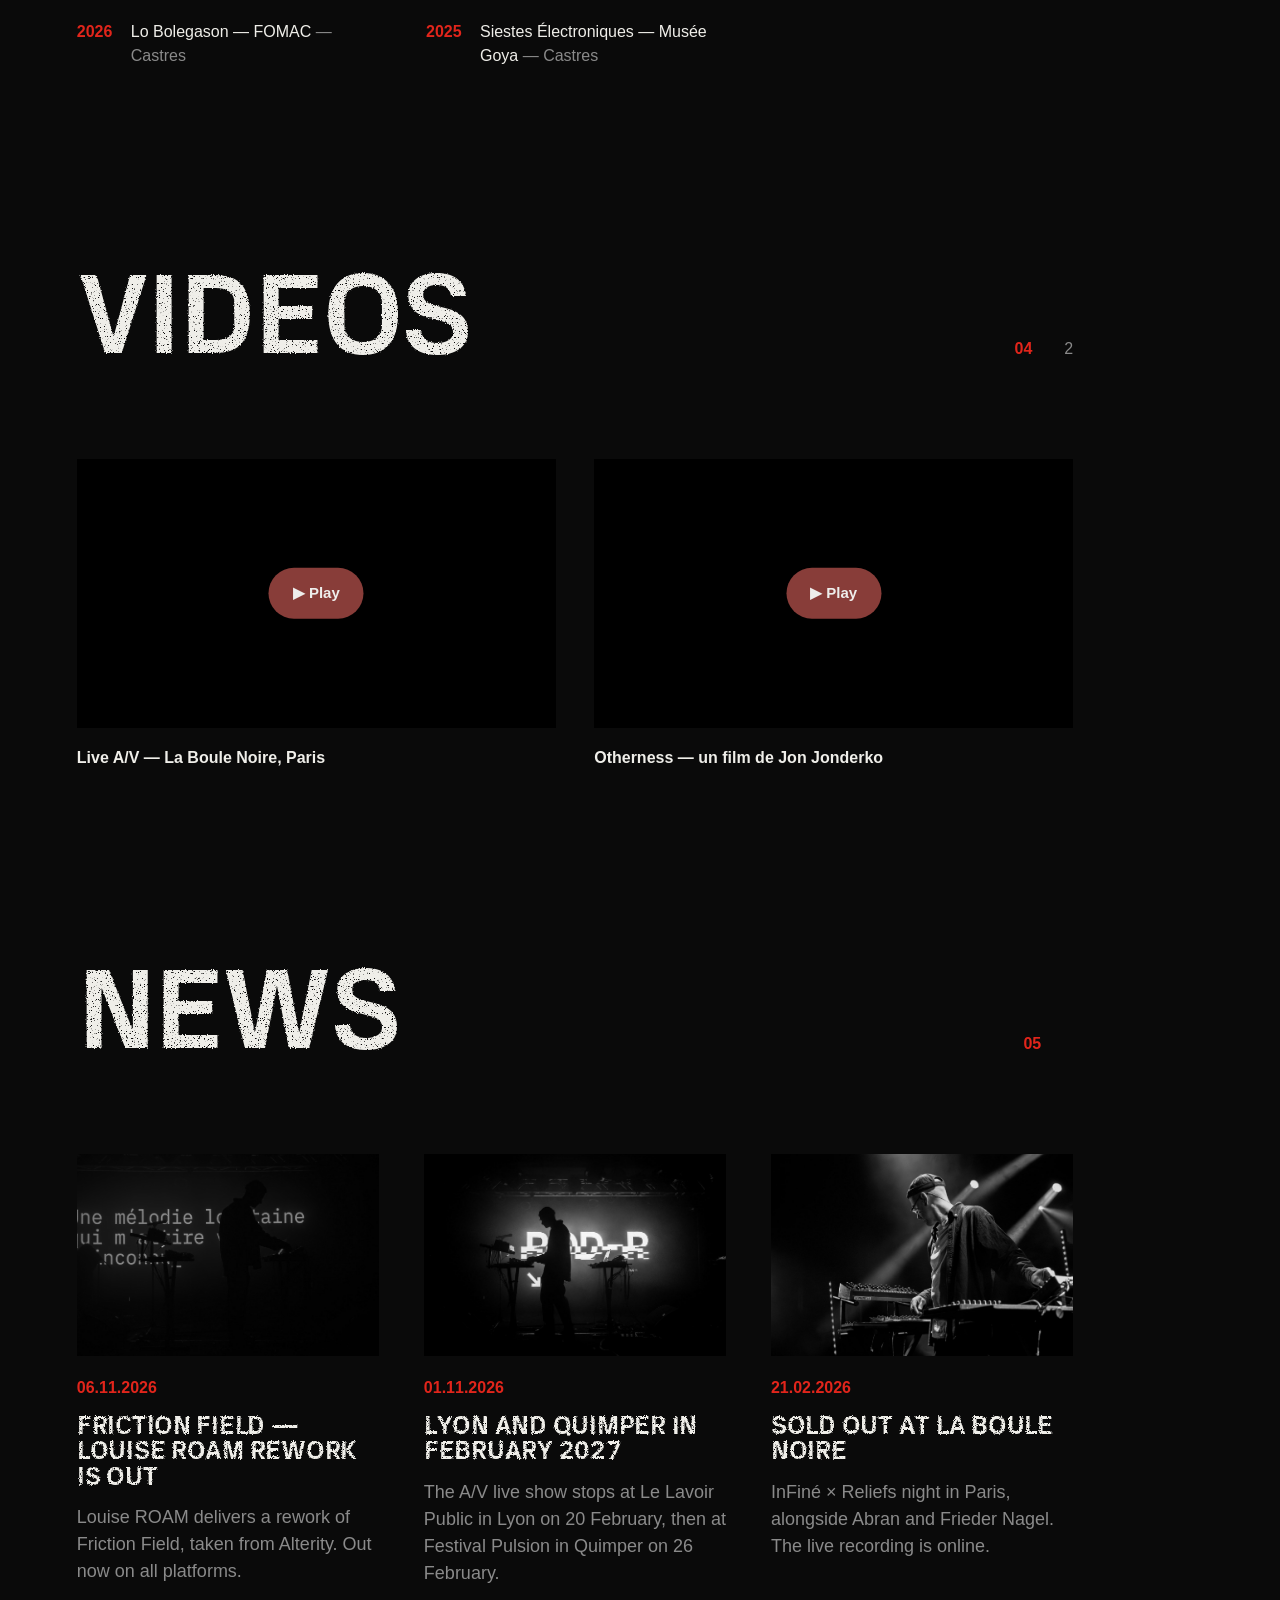
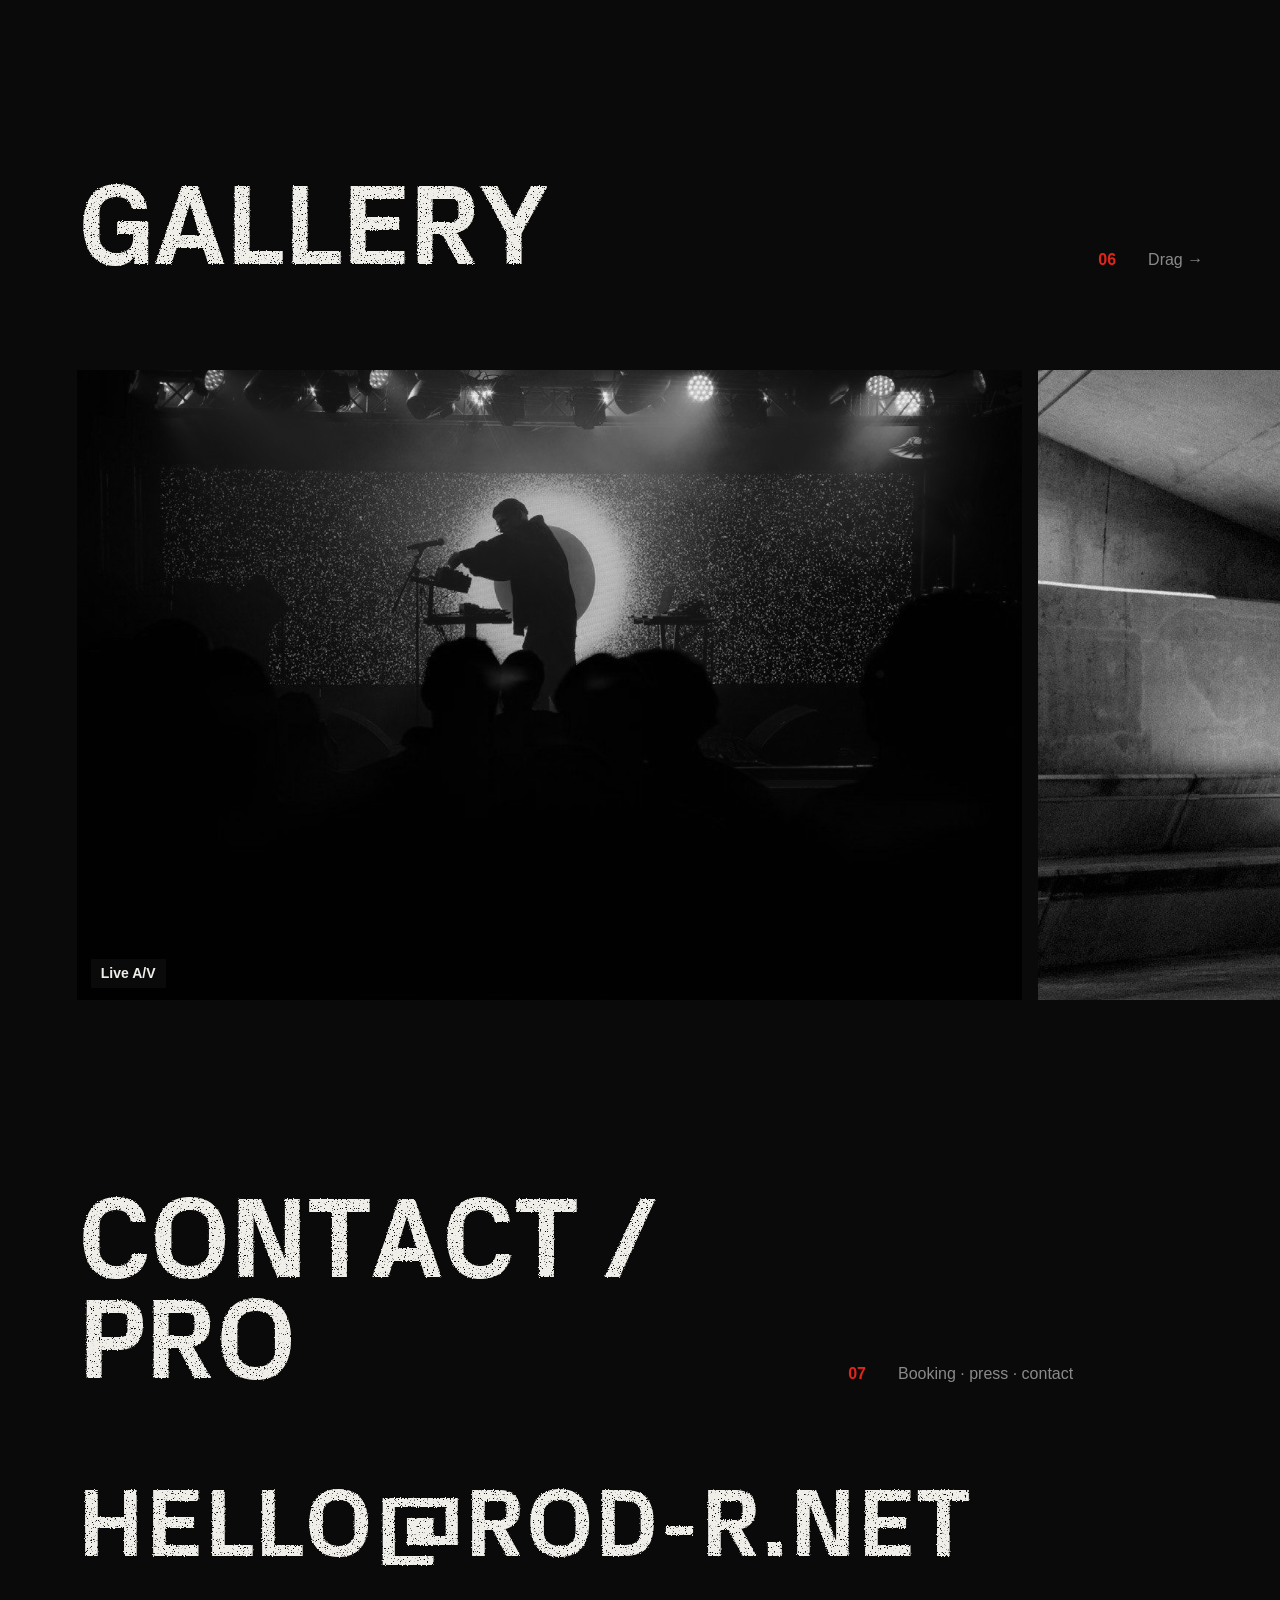
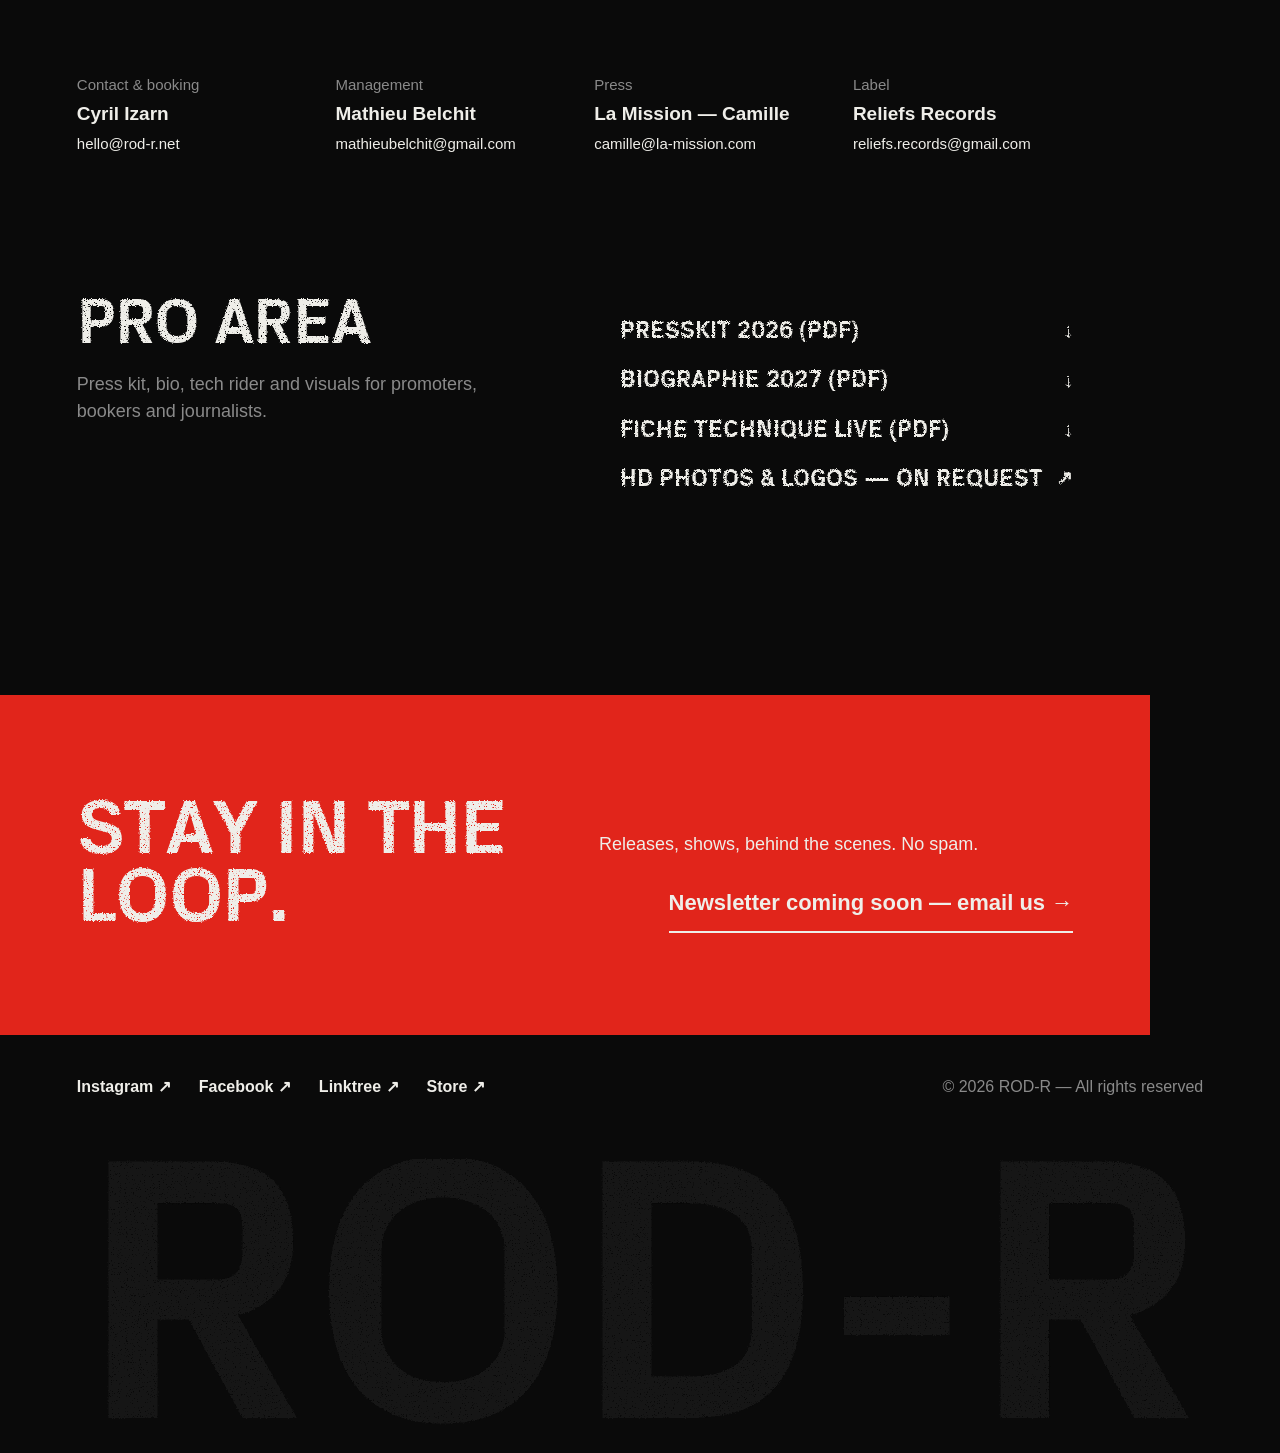
==== commit 52be04a0: "About : bio complète en petit sous la vidéo, presse en dessous Co-Authored-By: Claude Opus 5.5 <nore" ====
--- a/index.html
+++ b/index.html
@@ -12,10 +12,10 @@
 <meta name="theme-color" content="#0a0a0a">
 <link rel="icon" href="/assets/favicon.svg" type="image/svg+xml">
 <link rel="preload" href="/assets/fonts/PxGrotesk-Bold.woff" as="font" type="font/woff" crossorigin>
-<link rel="stylesheet" href="/assets/style.css?v=1794702145">
+<link rel="stylesheet" href="/assets/style.css?v=1794702207">
 </head>
 <body>
 <noscript><p style="padding:120px 24px">ROD-R — hello@rod-r.net</p></noscript>
-<script src="/assets/app.js?v=1794702145" defer></script>
+<script src="/assets/app.js?v=1794702207" defer></script>
 </body>
 </html>
--- a/assets/style.css
+++ b/assets/style.css
@@ -340,3 +340,7 @@
 .press li { font-family: var(--cond); font-weight: 700; text-transform: uppercase; font-size: clamp(24px, 2.3vw, 38px); line-height: 1.05; letter-spacing: -0.01em; }
 @media (max-width: 900px) { .about-more { grid-template-columns: 1fr; padding-right: var(--pad); } }
 .reel-sec { padding-top: clamp(56px, 7vw, 110px); }
+.about-more { display: block; }
+.about-short { max-width: 64ch; }
+.about-short p { margin-bottom: 1.1em; }
+.press { margin-top: clamp(48px, 6vw, 90px); }
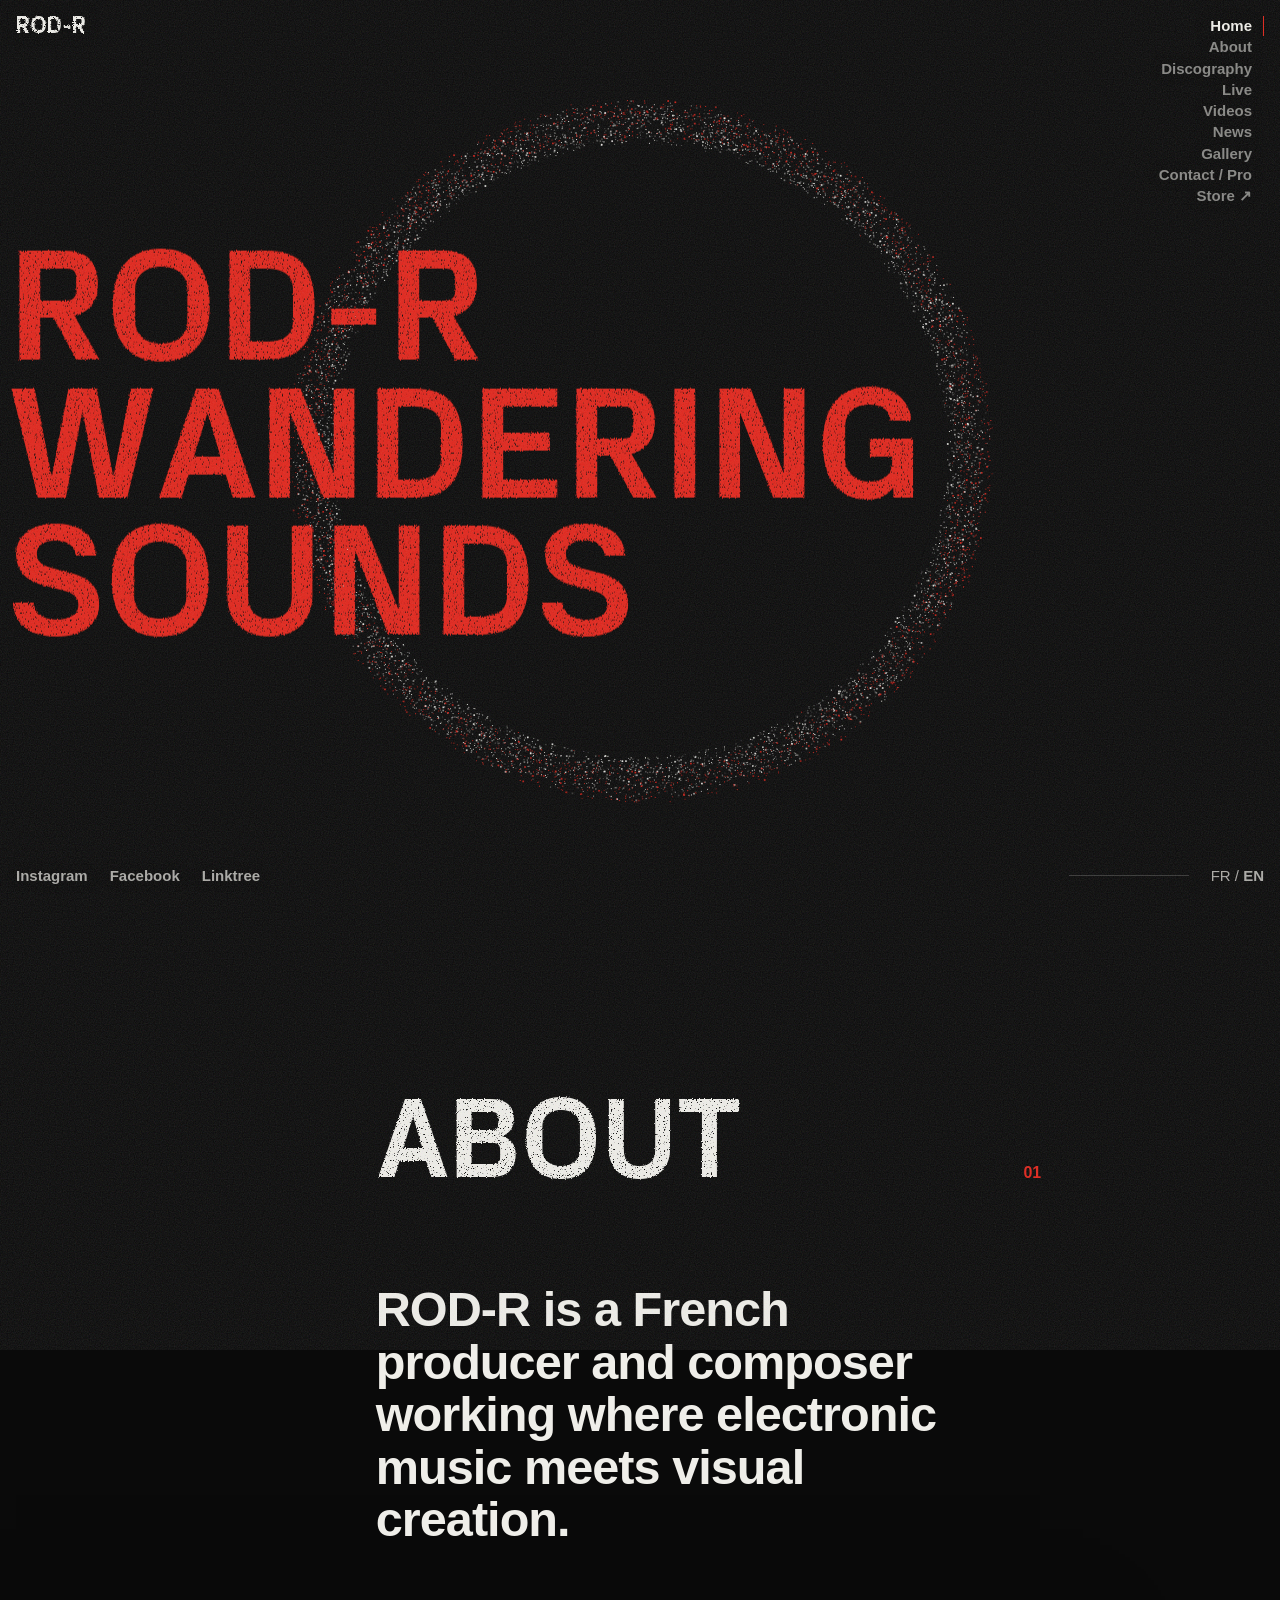
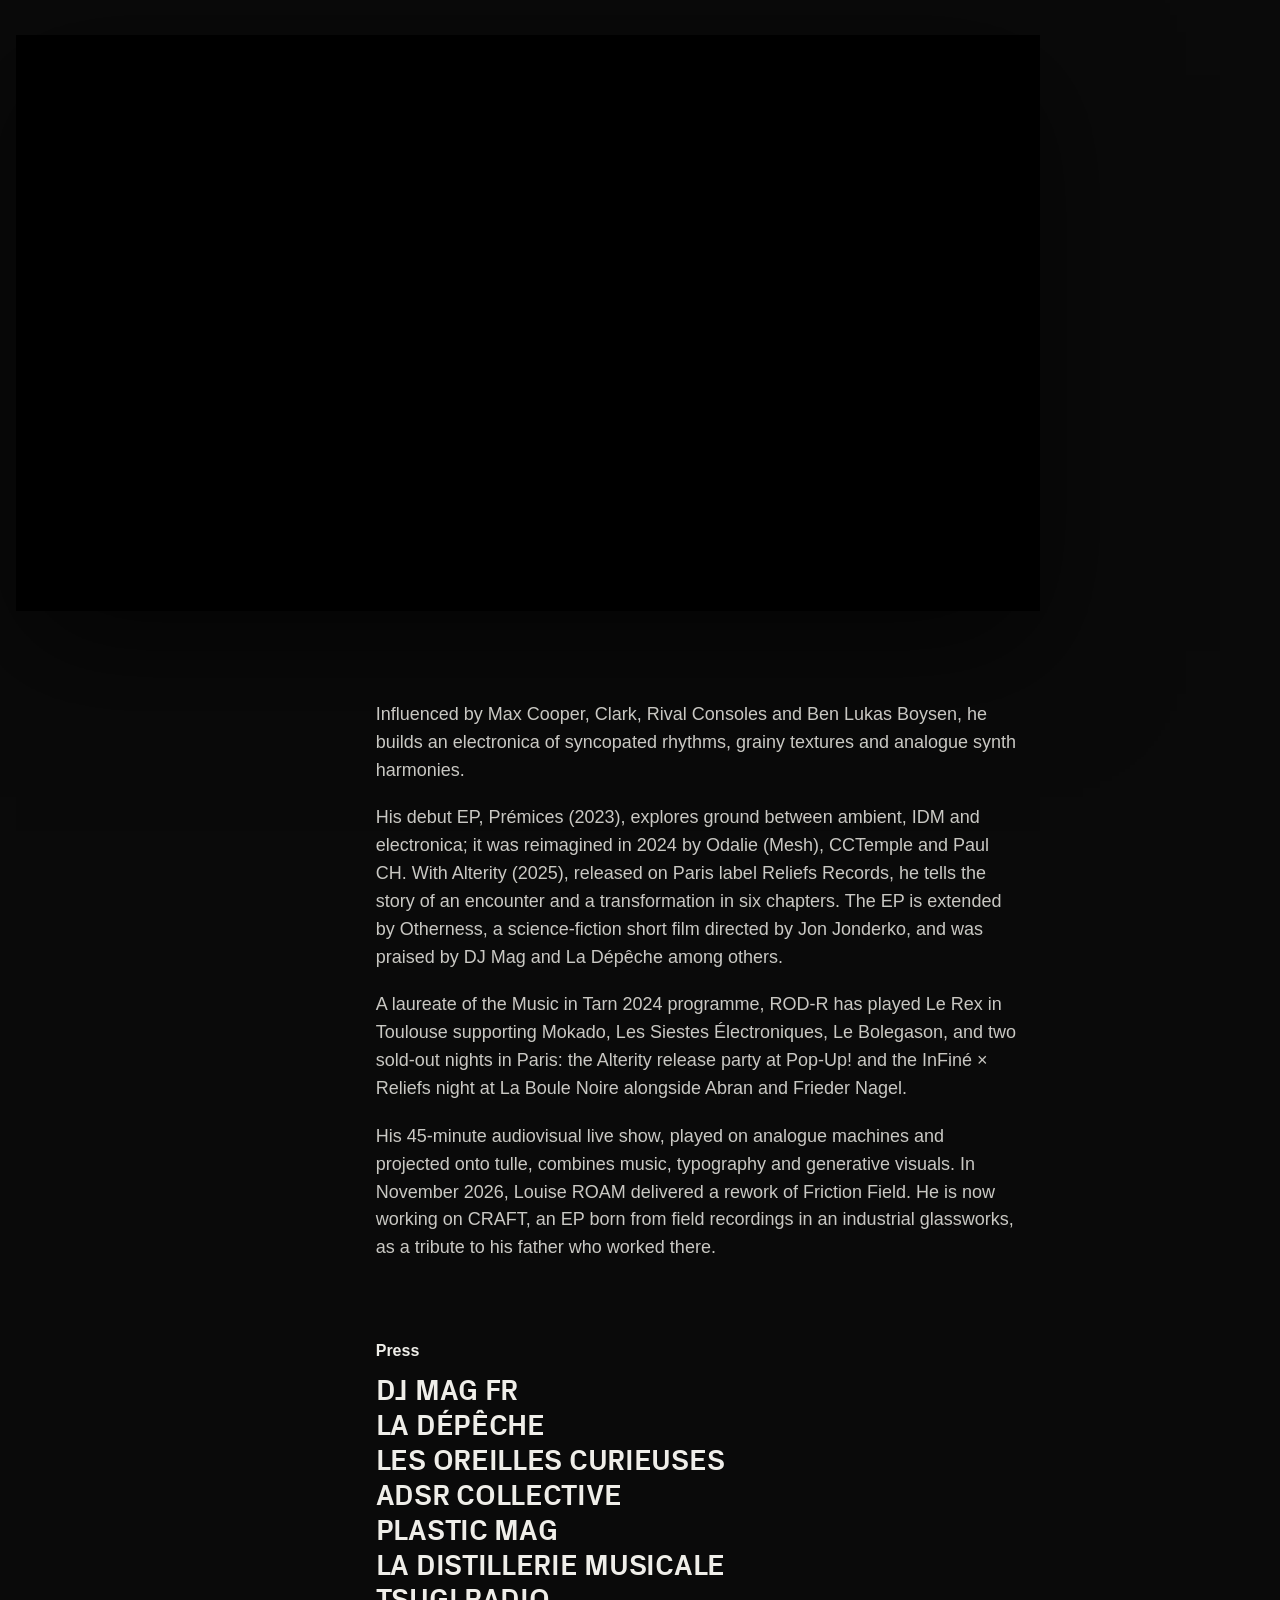
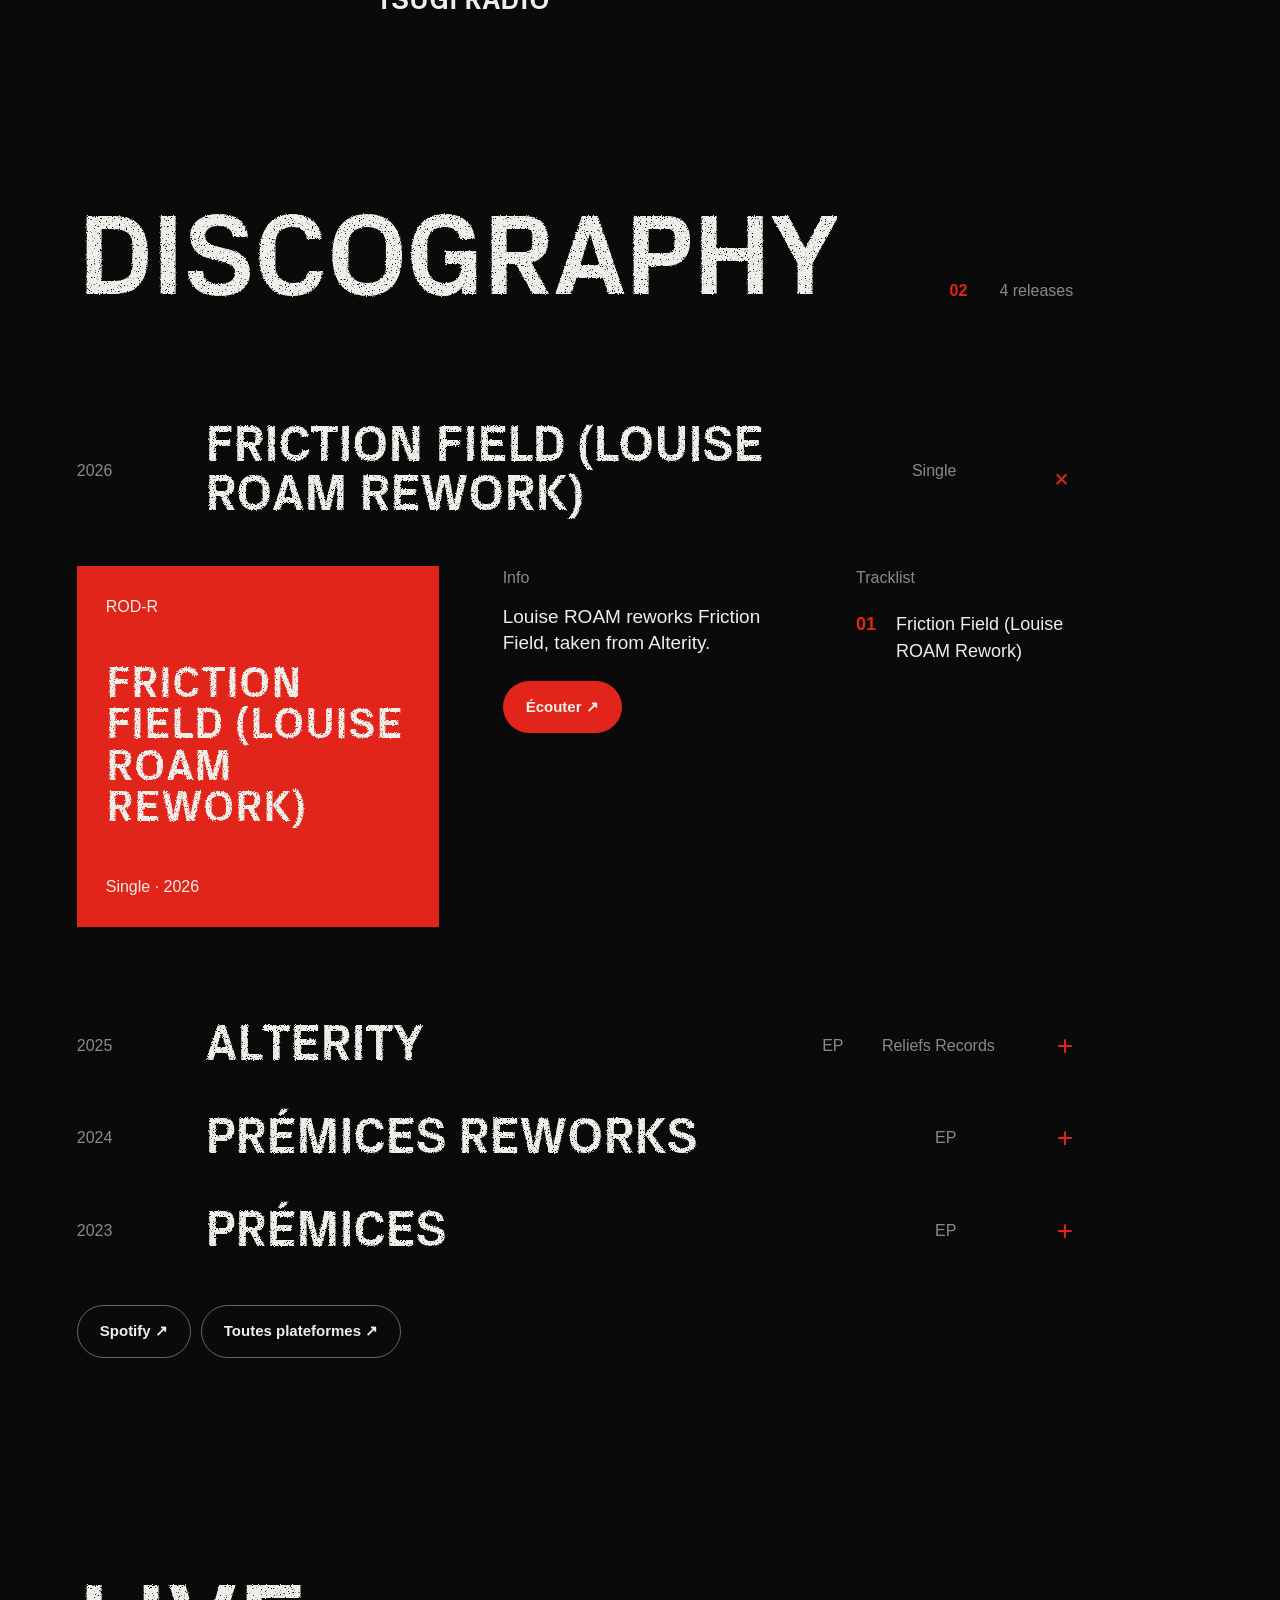
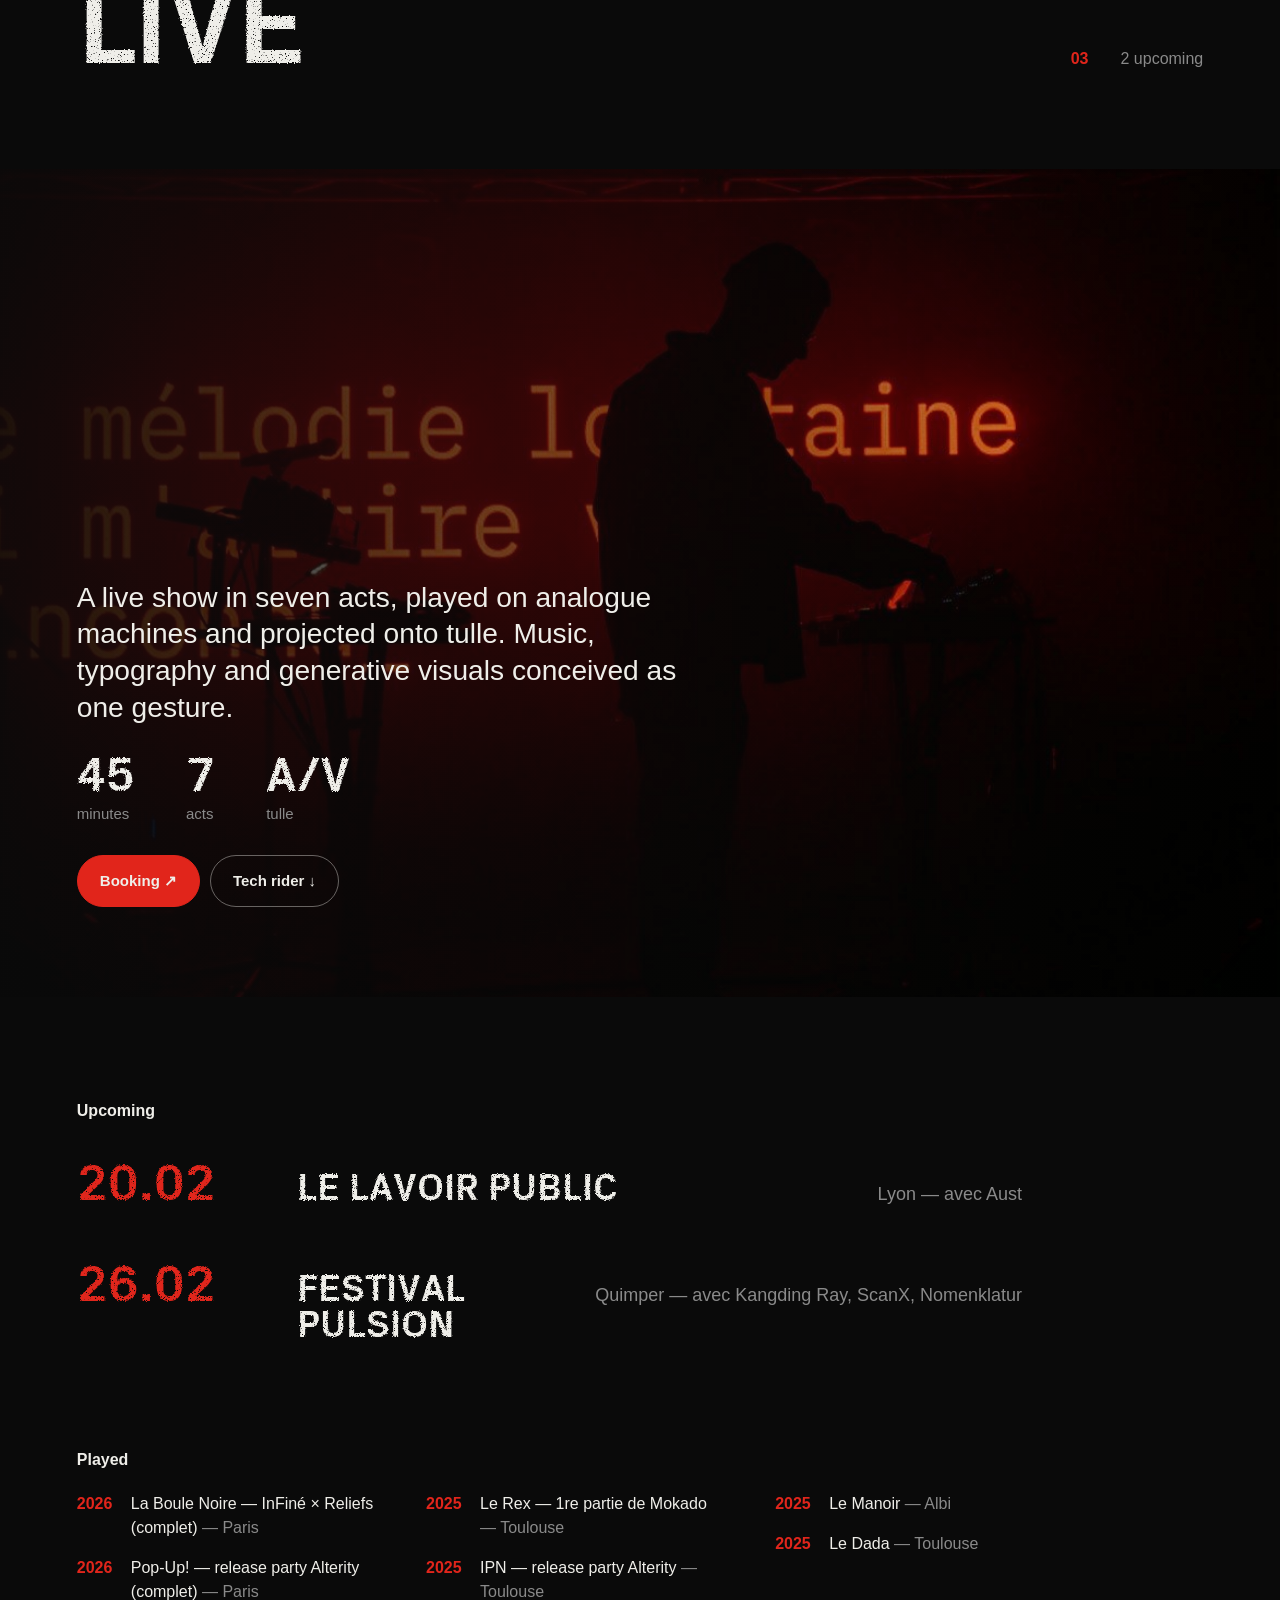
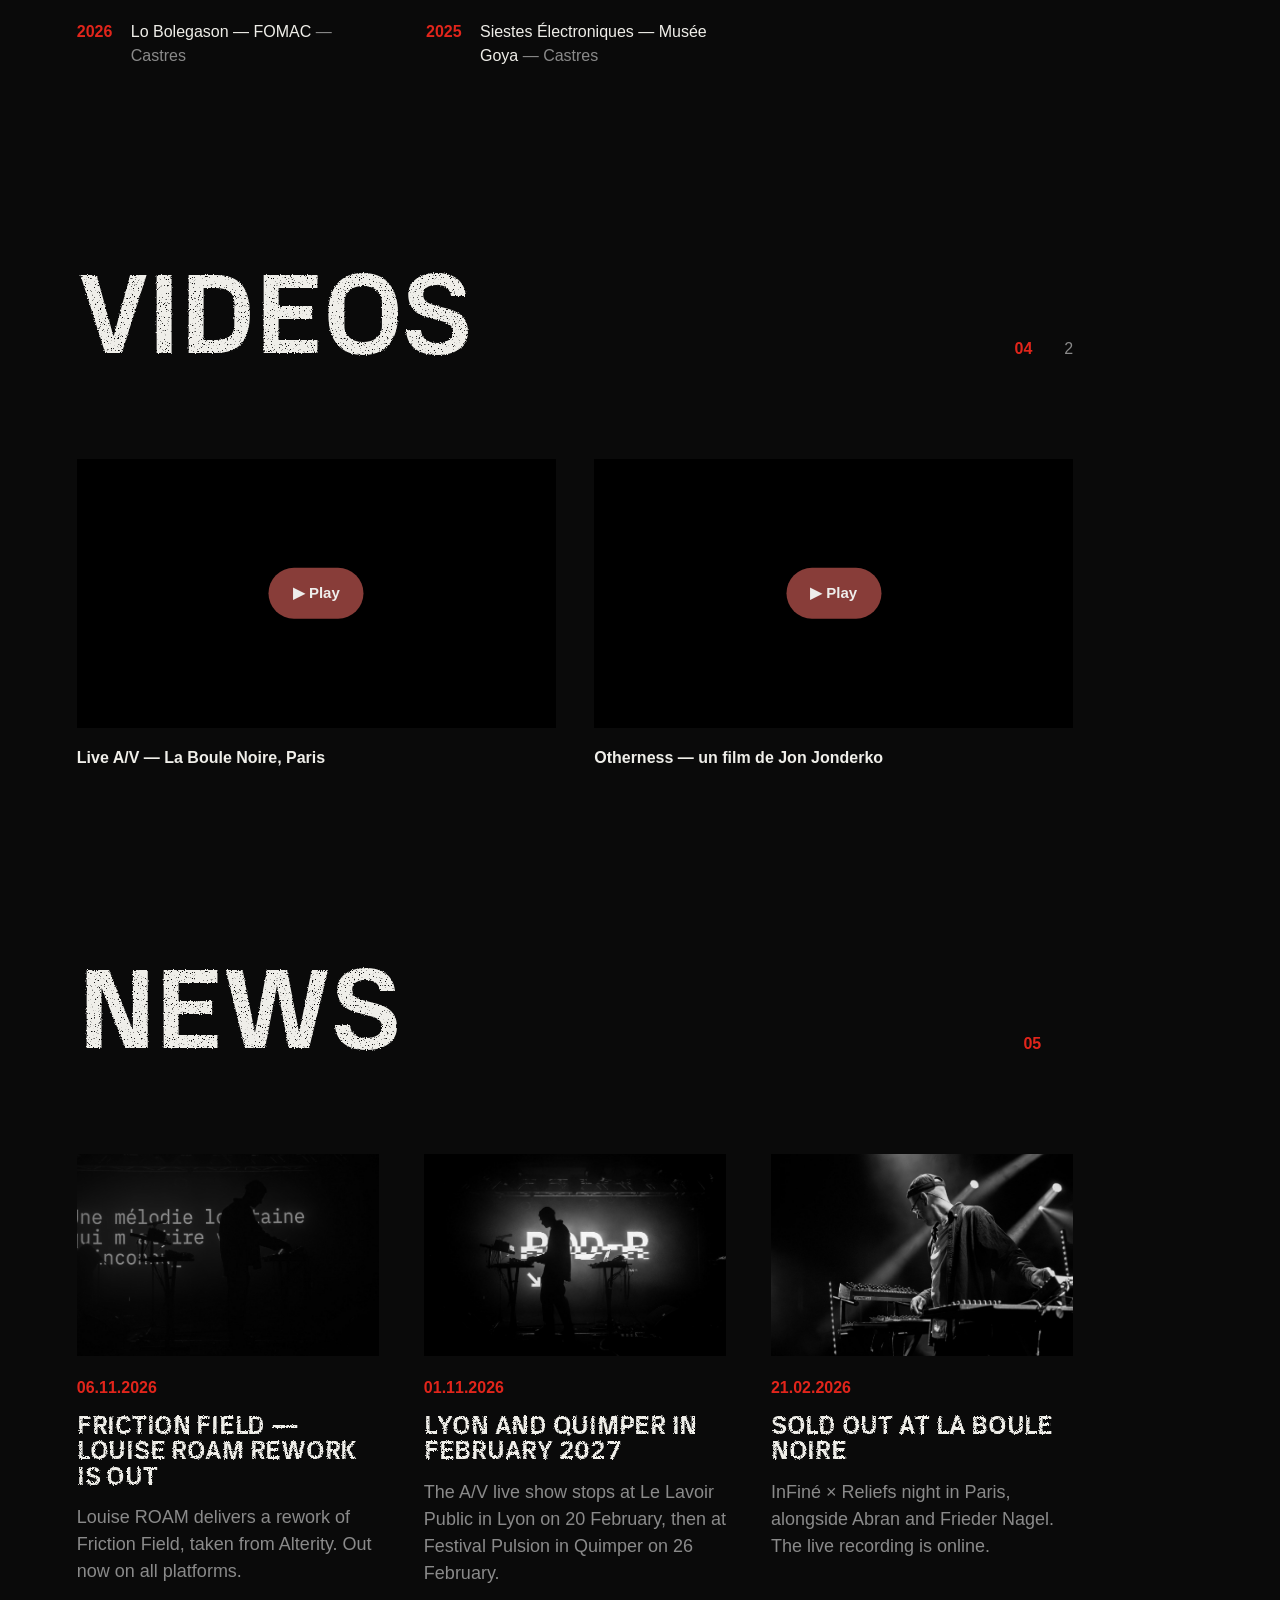
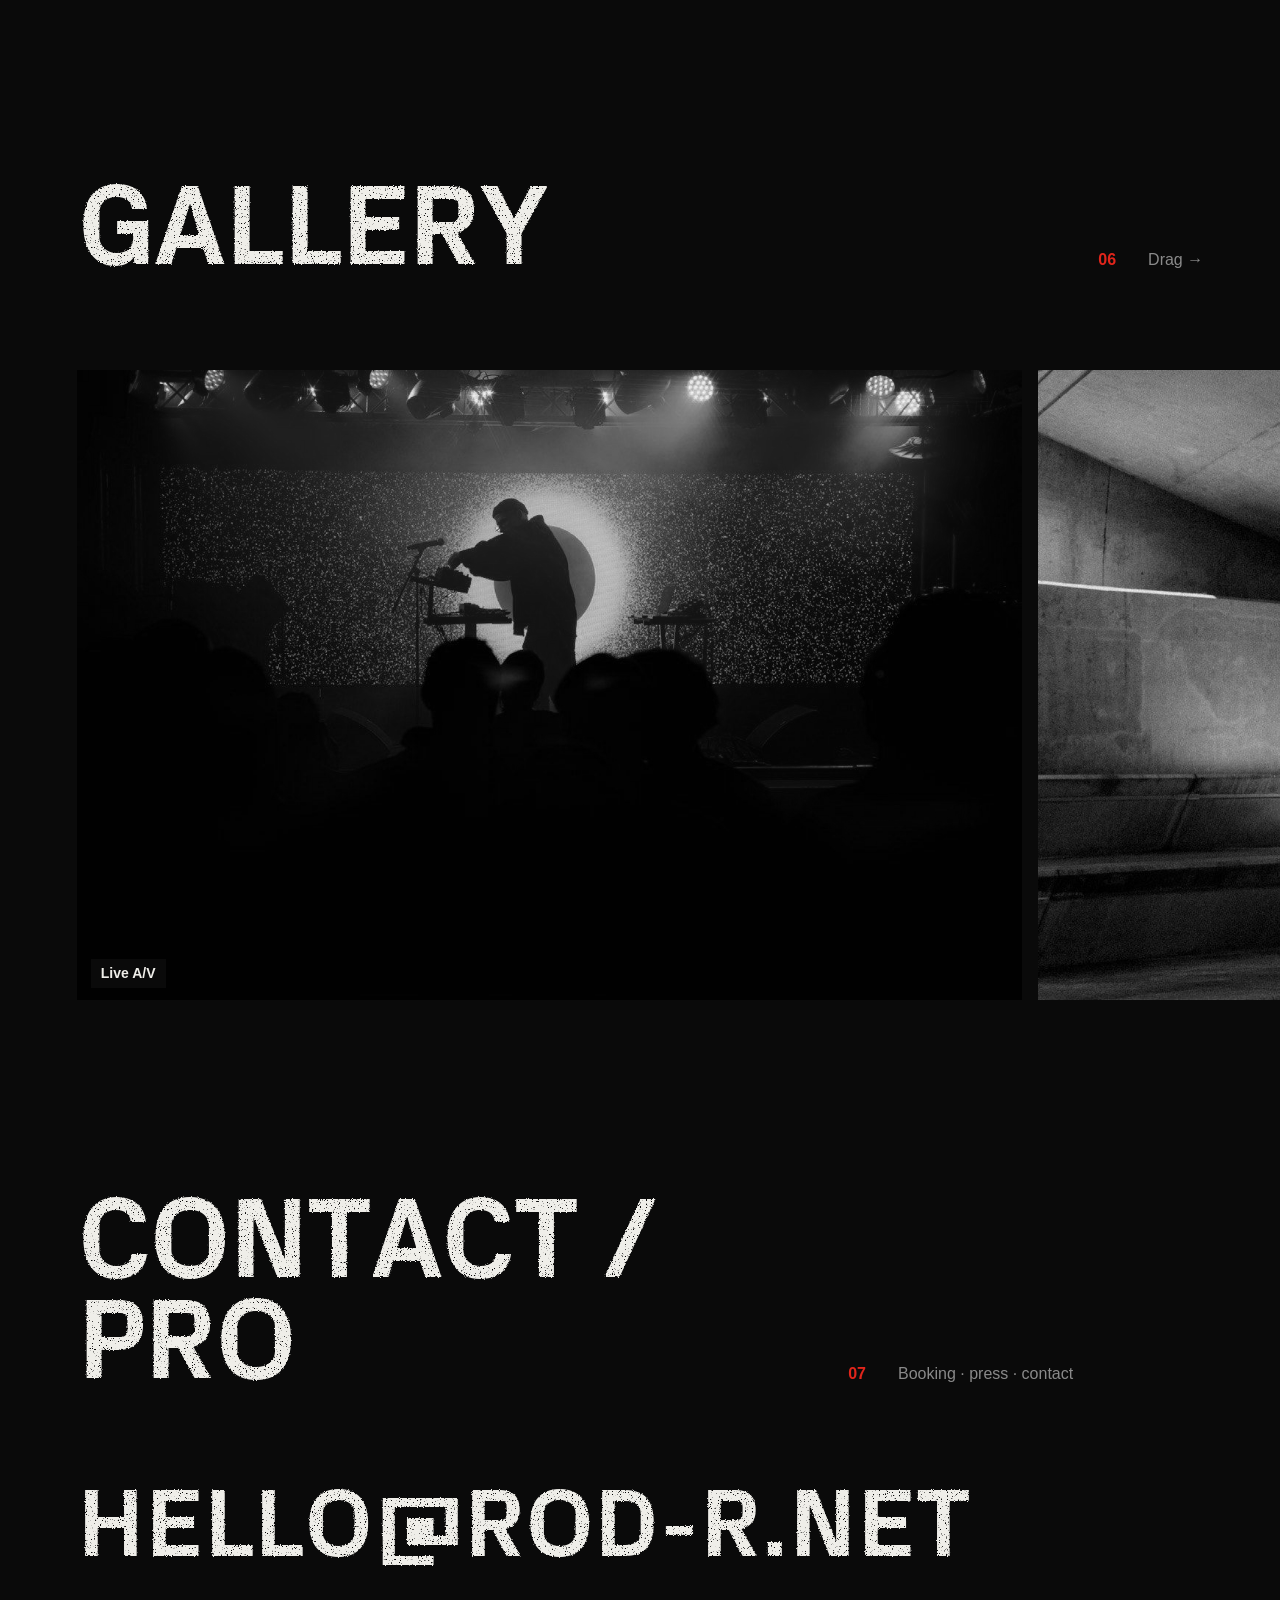
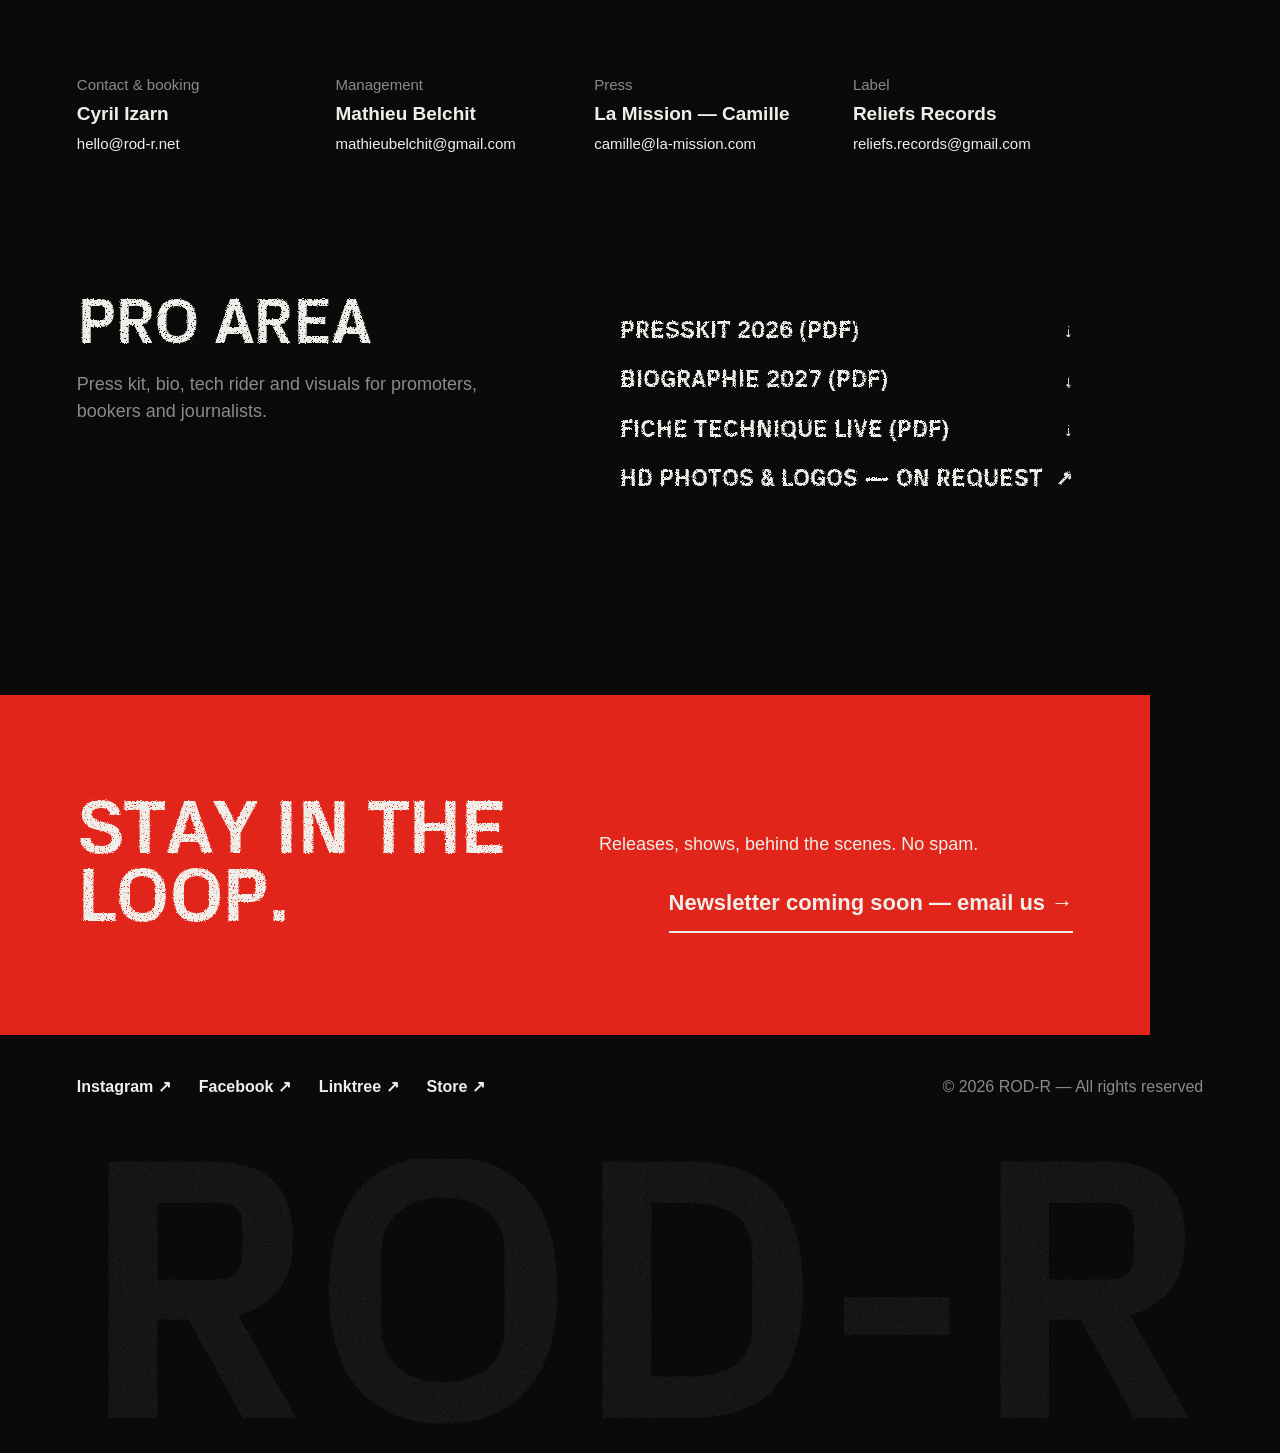
==== commit 3da0f962: "Perf trou noir (rendu groupé, moins de grains, DPR plafonné, plus de frémissement des titres), paral" ====
--- a/index.html
+++ b/index.html
@@ -12,10 +12,10 @@
 <meta name="theme-color" content="#0a0a0a">
 <link rel="icon" href="/assets/favicon.svg" type="image/svg+xml">
 <link rel="preload" href="/assets/fonts/PxGrotesk-Bold.woff" as="font" type="font/woff" crossorigin>
-<link rel="stylesheet" href="/assets/style.css?v=1794702207">
+<link rel="stylesheet" href="/assets/style.css?v=1794769364">
 </head>
 <body>
 <noscript><p style="padding:120px 24px">ROD-R — hello@rod-r.net</p></noscript>
-<script src="/assets/app.js?v=1794702207" defer></script>
+<script src="/assets/app.js?v=1794769364" defer></script>
 </body>
 </html>
--- a/assets/style.css
+++ b/assets/style.css
@@ -344,3 +344,5 @@
 .about-short { max-width: 64ch; }
 .about-short p { margin-bottom: 1.1em; }
 .press { margin-top: clamp(48px, 6vw, 90px); }
+#about .sec-head, #about .about-lead, .about-more > * { margin-left: 30%; }
+@media (max-width: 900px) { #about .sec-head, #about .about-lead, .about-more > * { margin-left: 0; } }
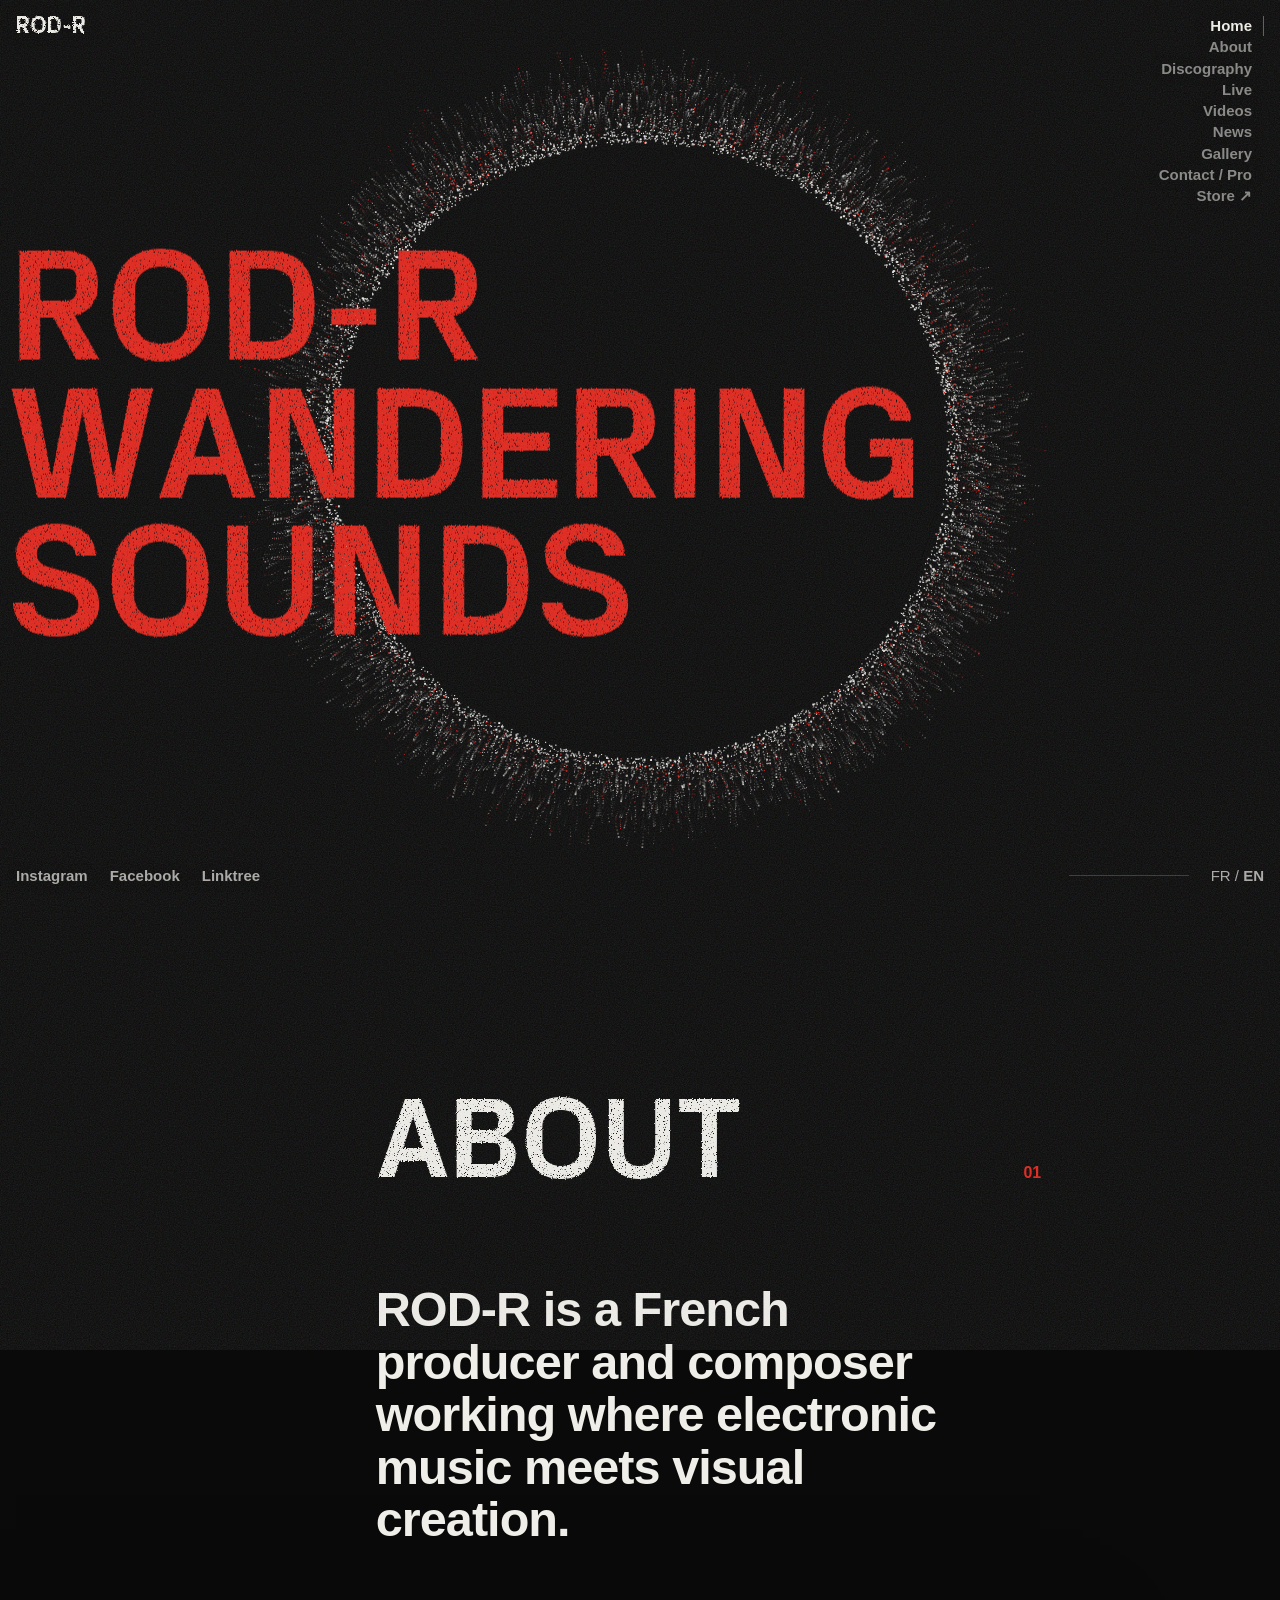
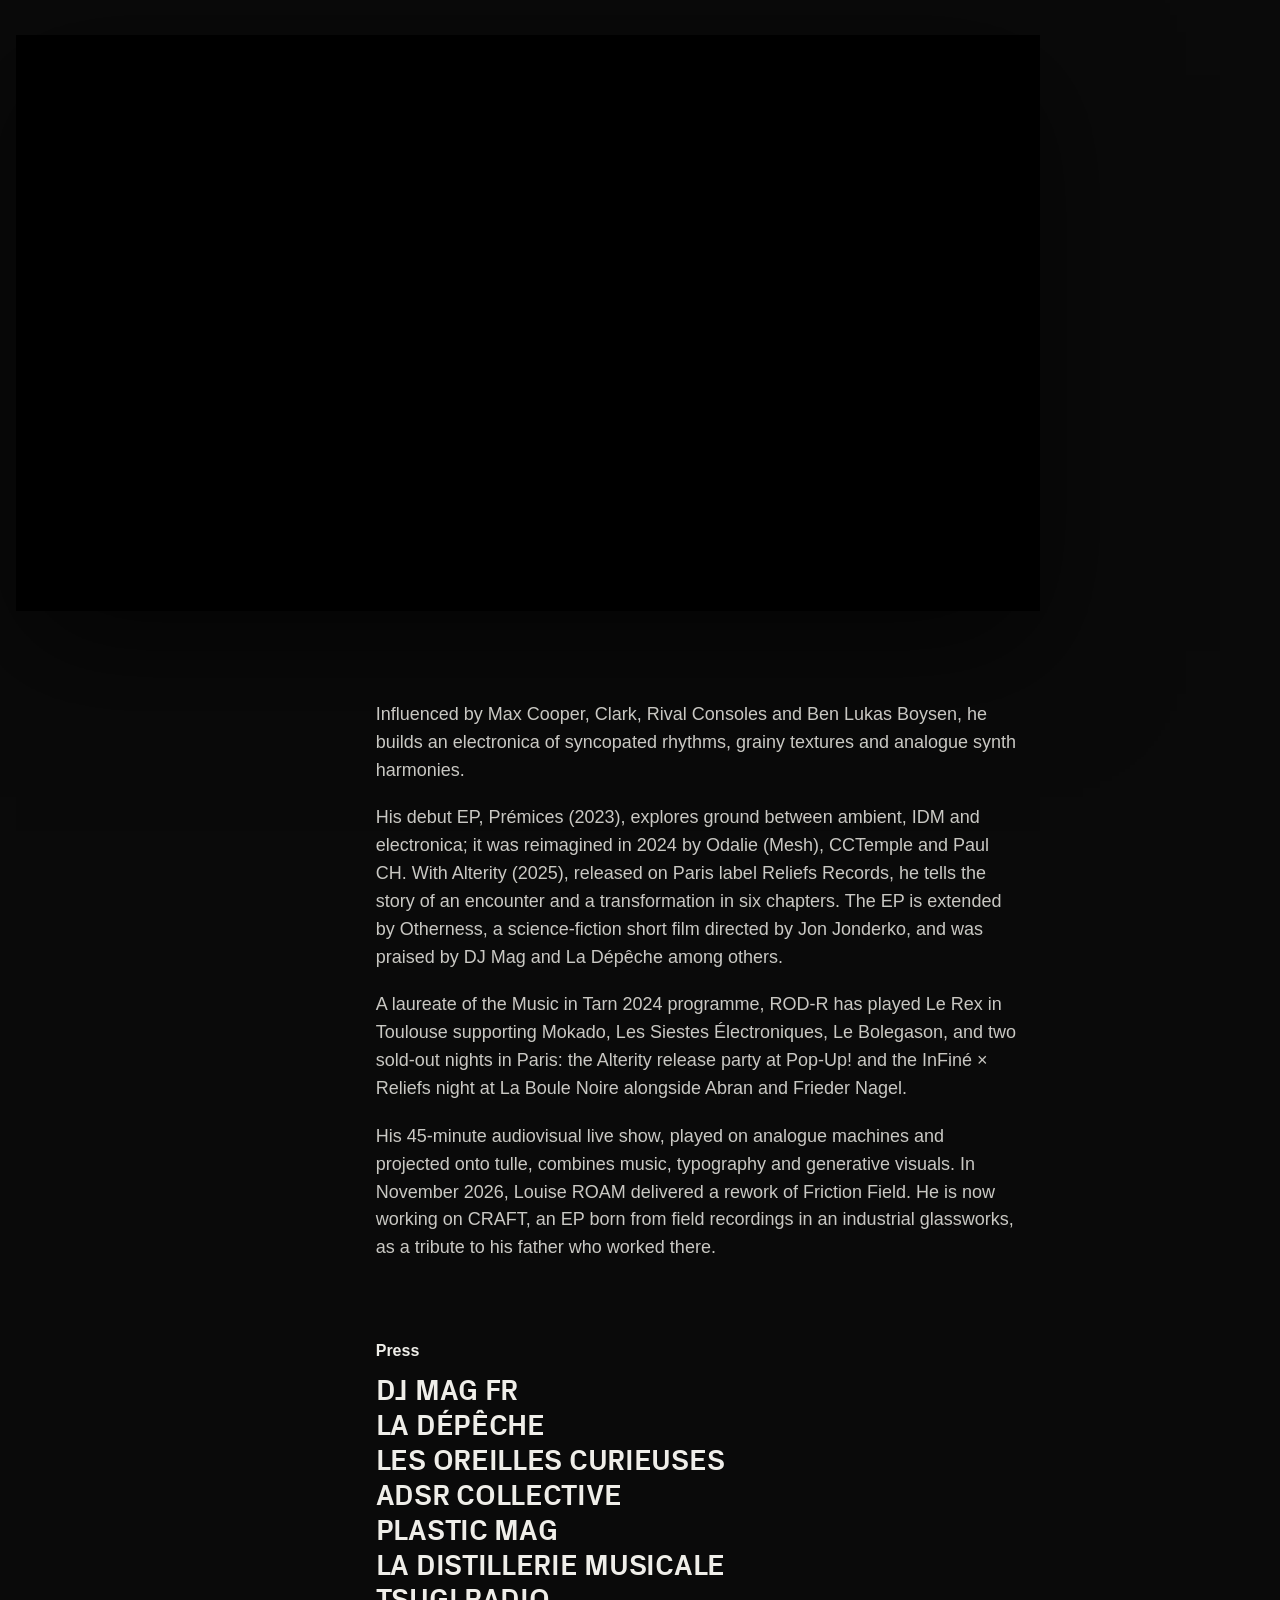
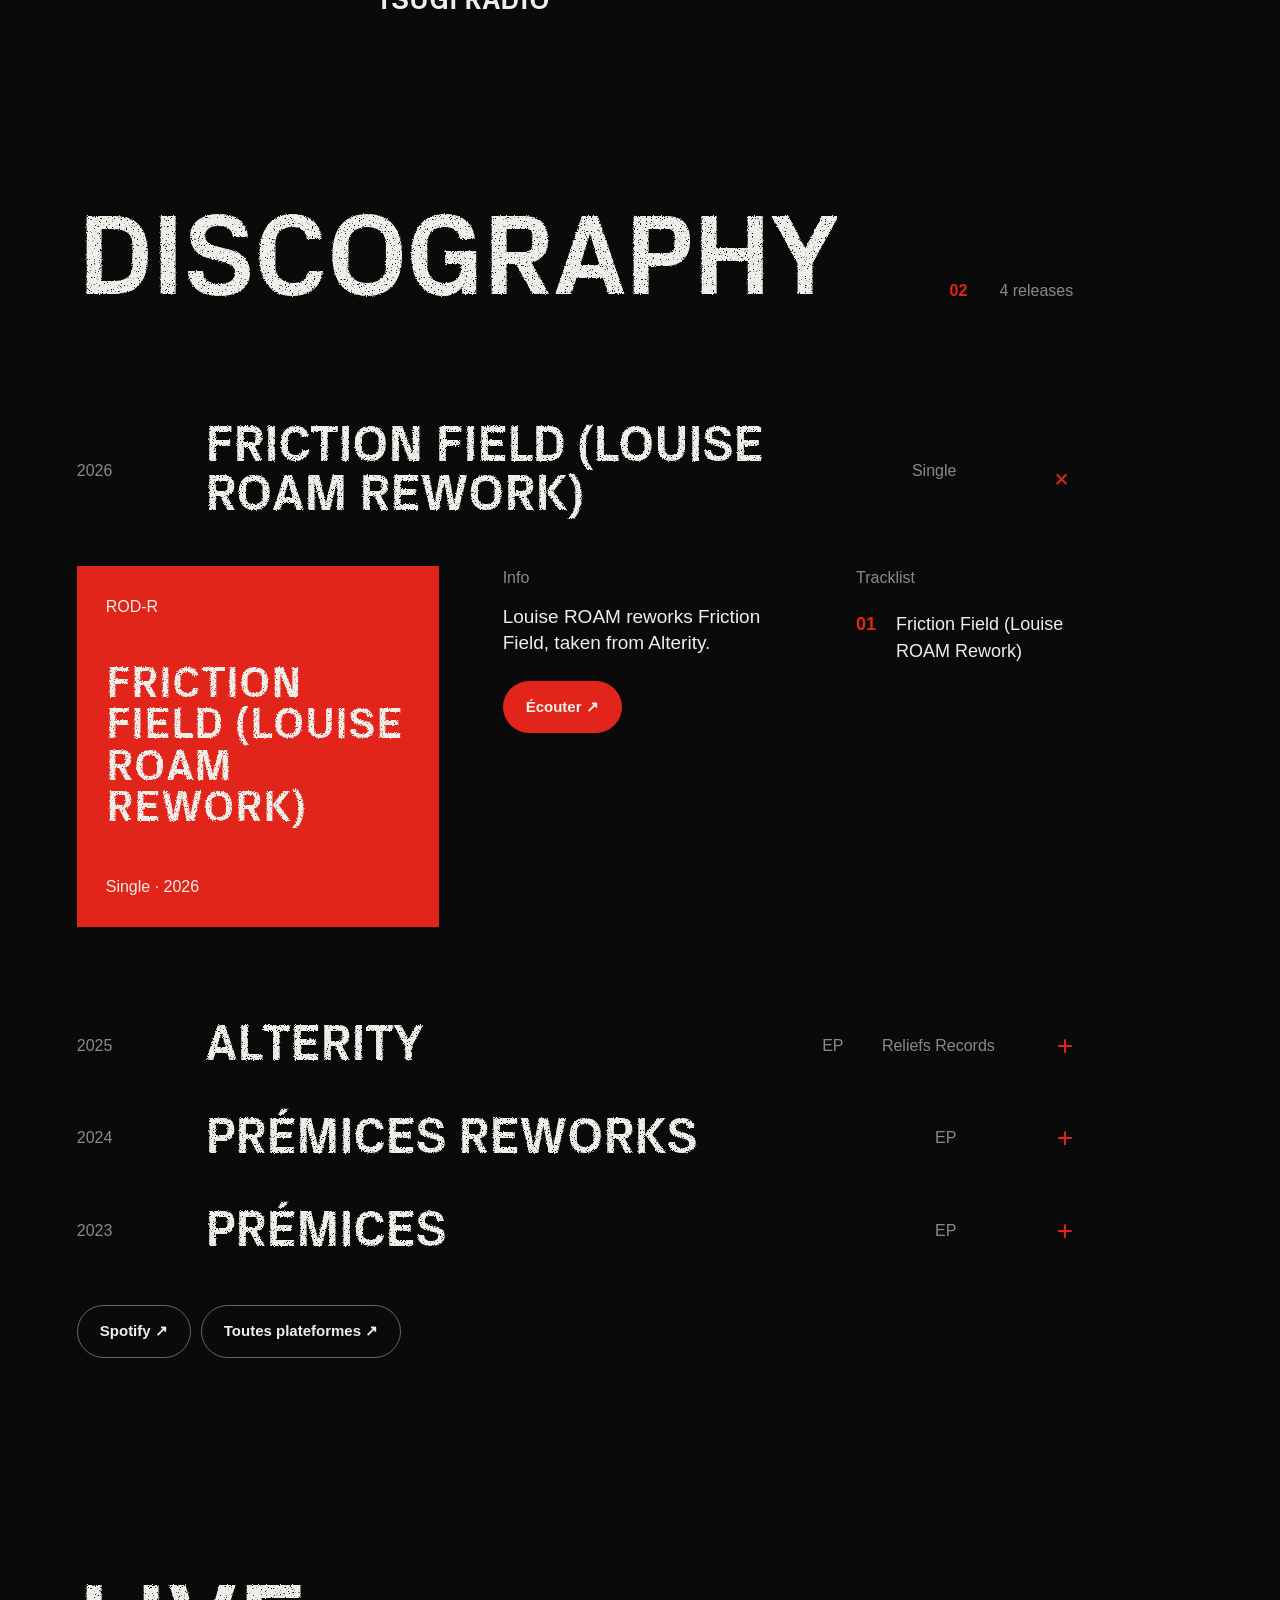
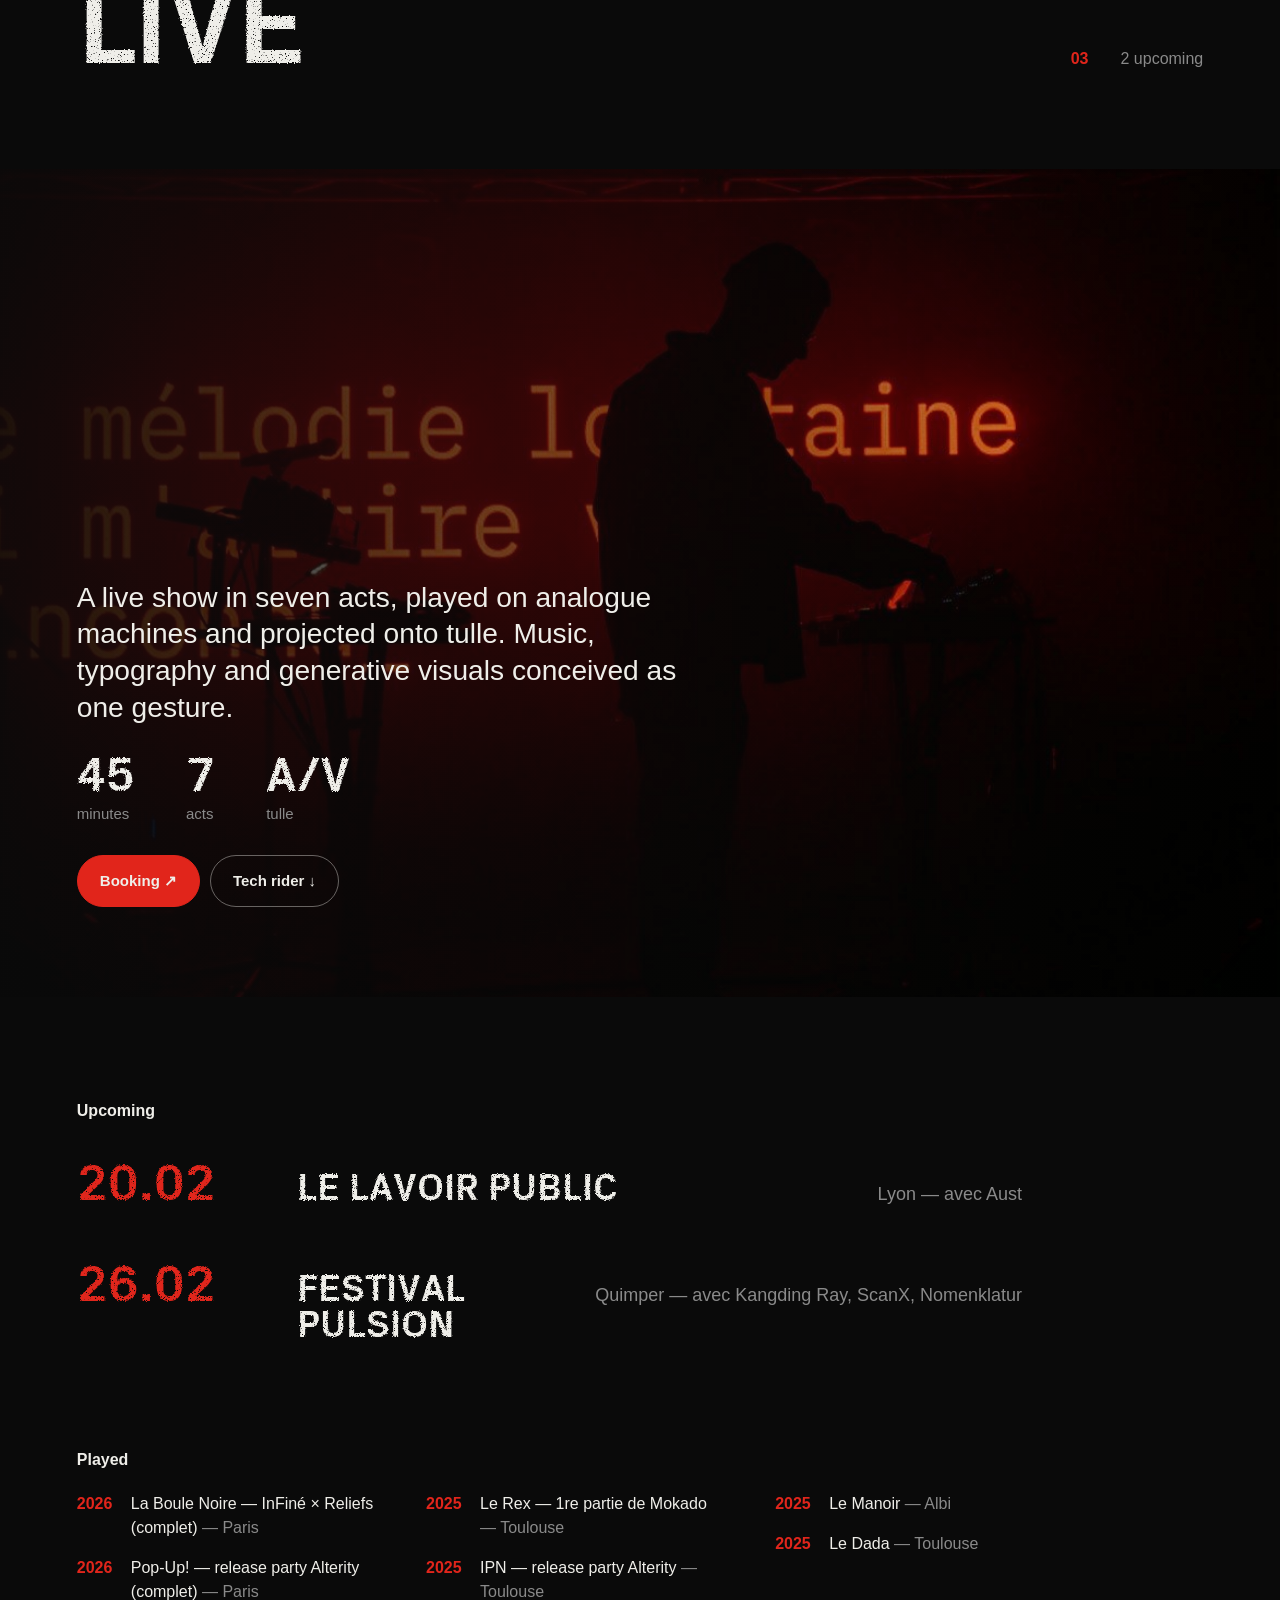
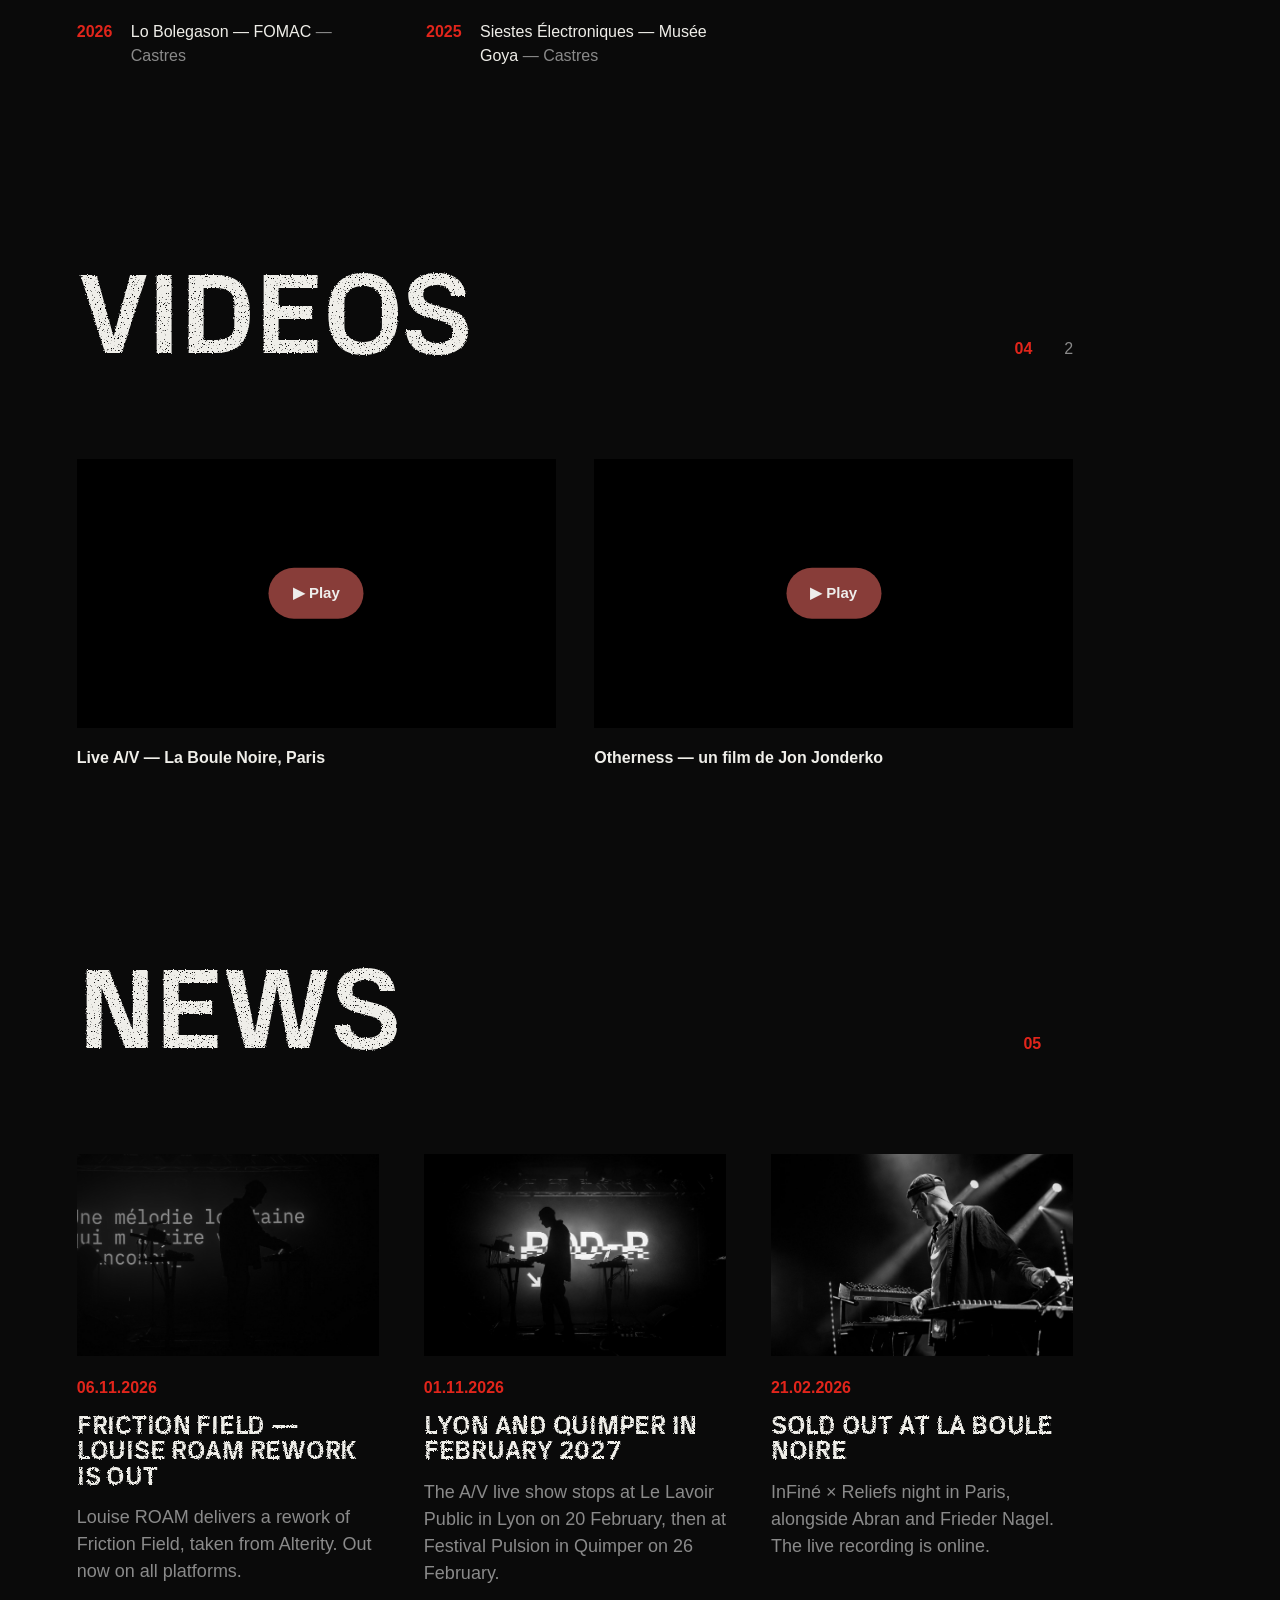
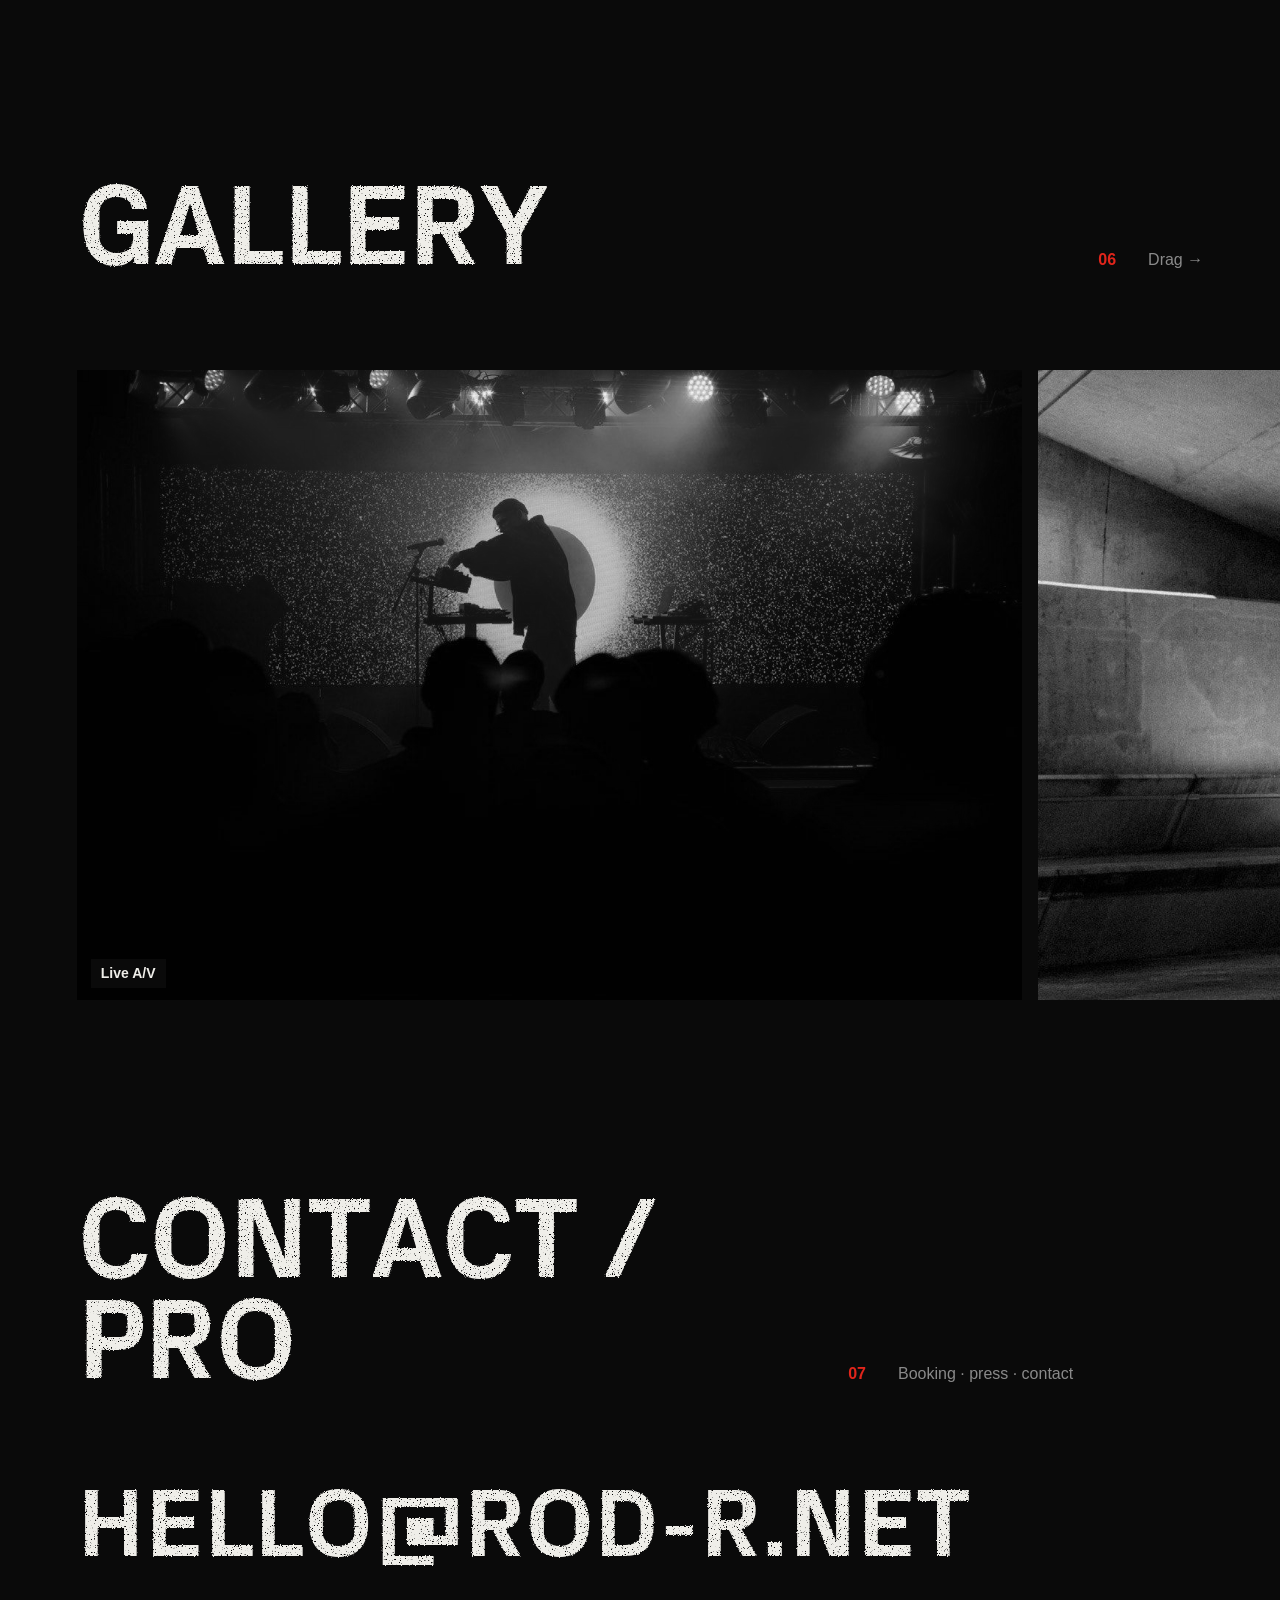
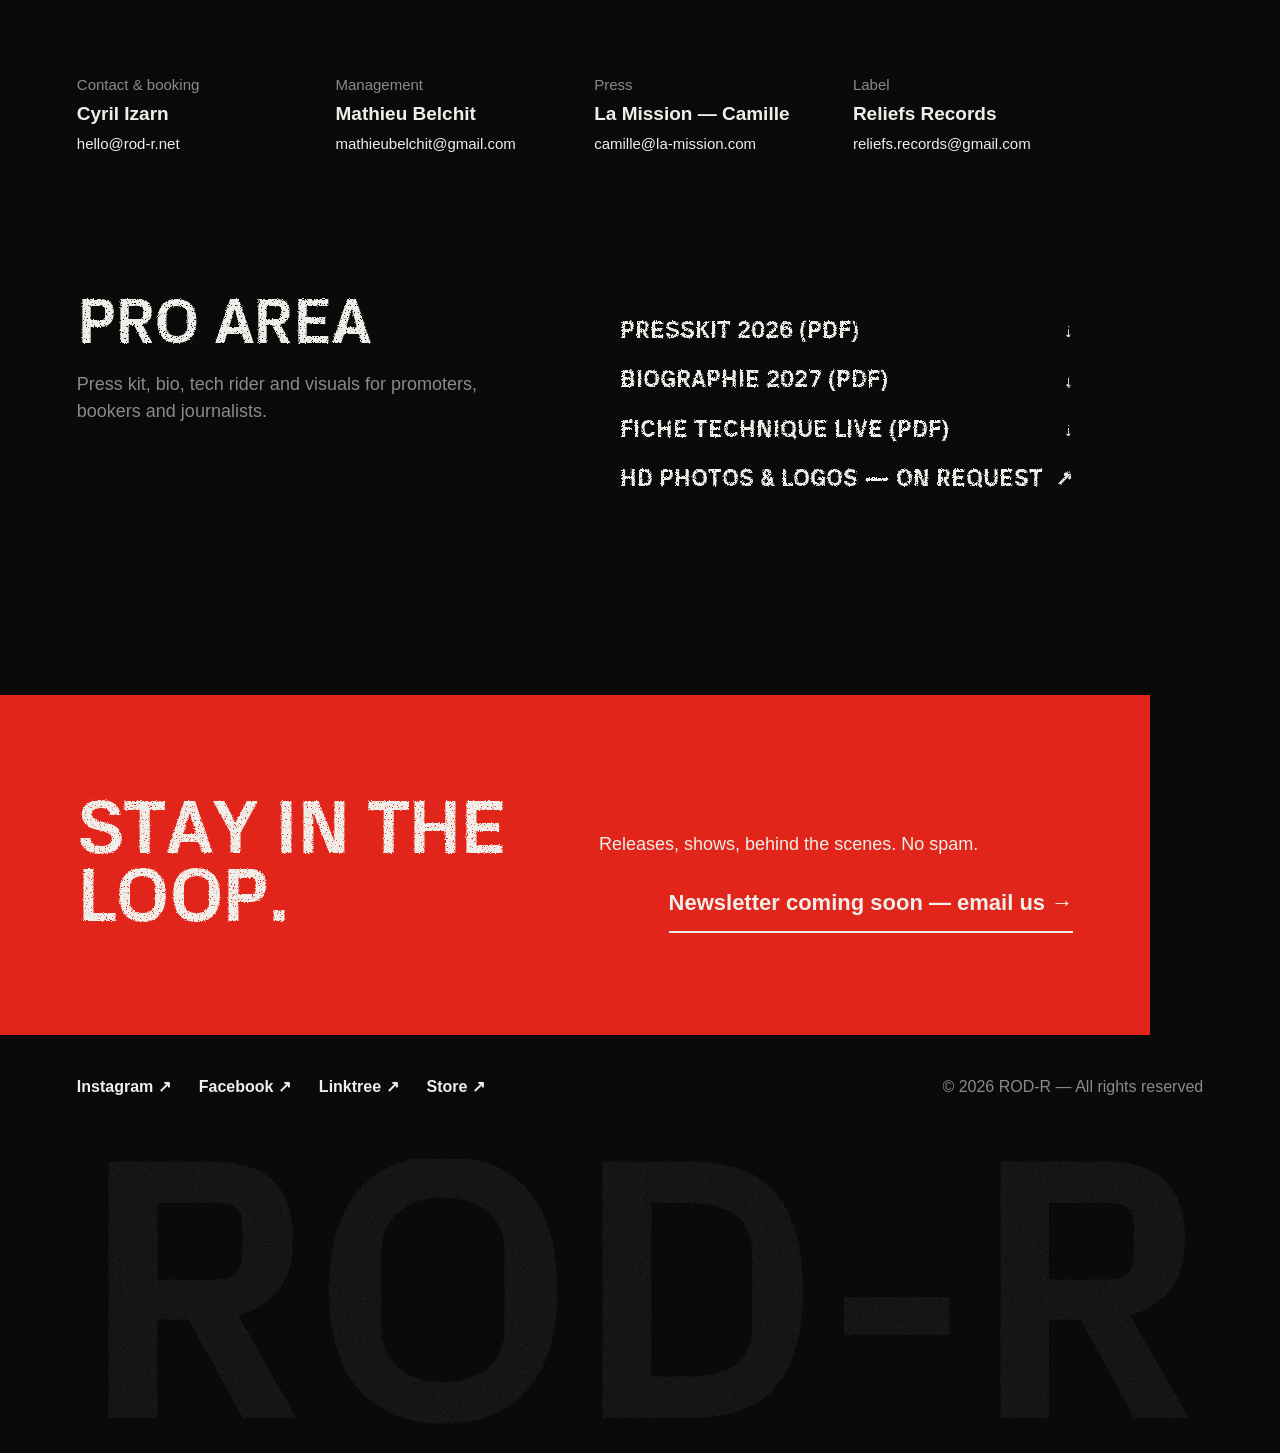
==== commit 5268fd12: "Particules deux fois plus lentes (pas de simulation 0,5) Co-Authored-By: Claude Opus 5.5 <noreply@an" ====
--- a/index.html
+++ b/index.html
@@ -12,10 +12,10 @@
 <meta name="theme-color" content="#0a0a0a">
 <link rel="icon" href="/assets/favicon.svg" type="image/svg+xml">
 <link rel="preload" href="/assets/fonts/PxGrotesk-Bold.woff" as="font" type="font/woff" crossorigin>
-<link rel="stylesheet" href="/assets/style.css?v=1794769364">
+<link rel="stylesheet" href="/assets/style.css?v=1794769581">
 </head>
 <body>
 <noscript><p style="padding:120px 24px">ROD-R — hello@rod-r.net</p></noscript>
-<script src="/assets/app.js?v=1794769364" defer></script>
+<script src="/assets/app.js?v=1794769581" defer></script>
 </body>
 </html>
